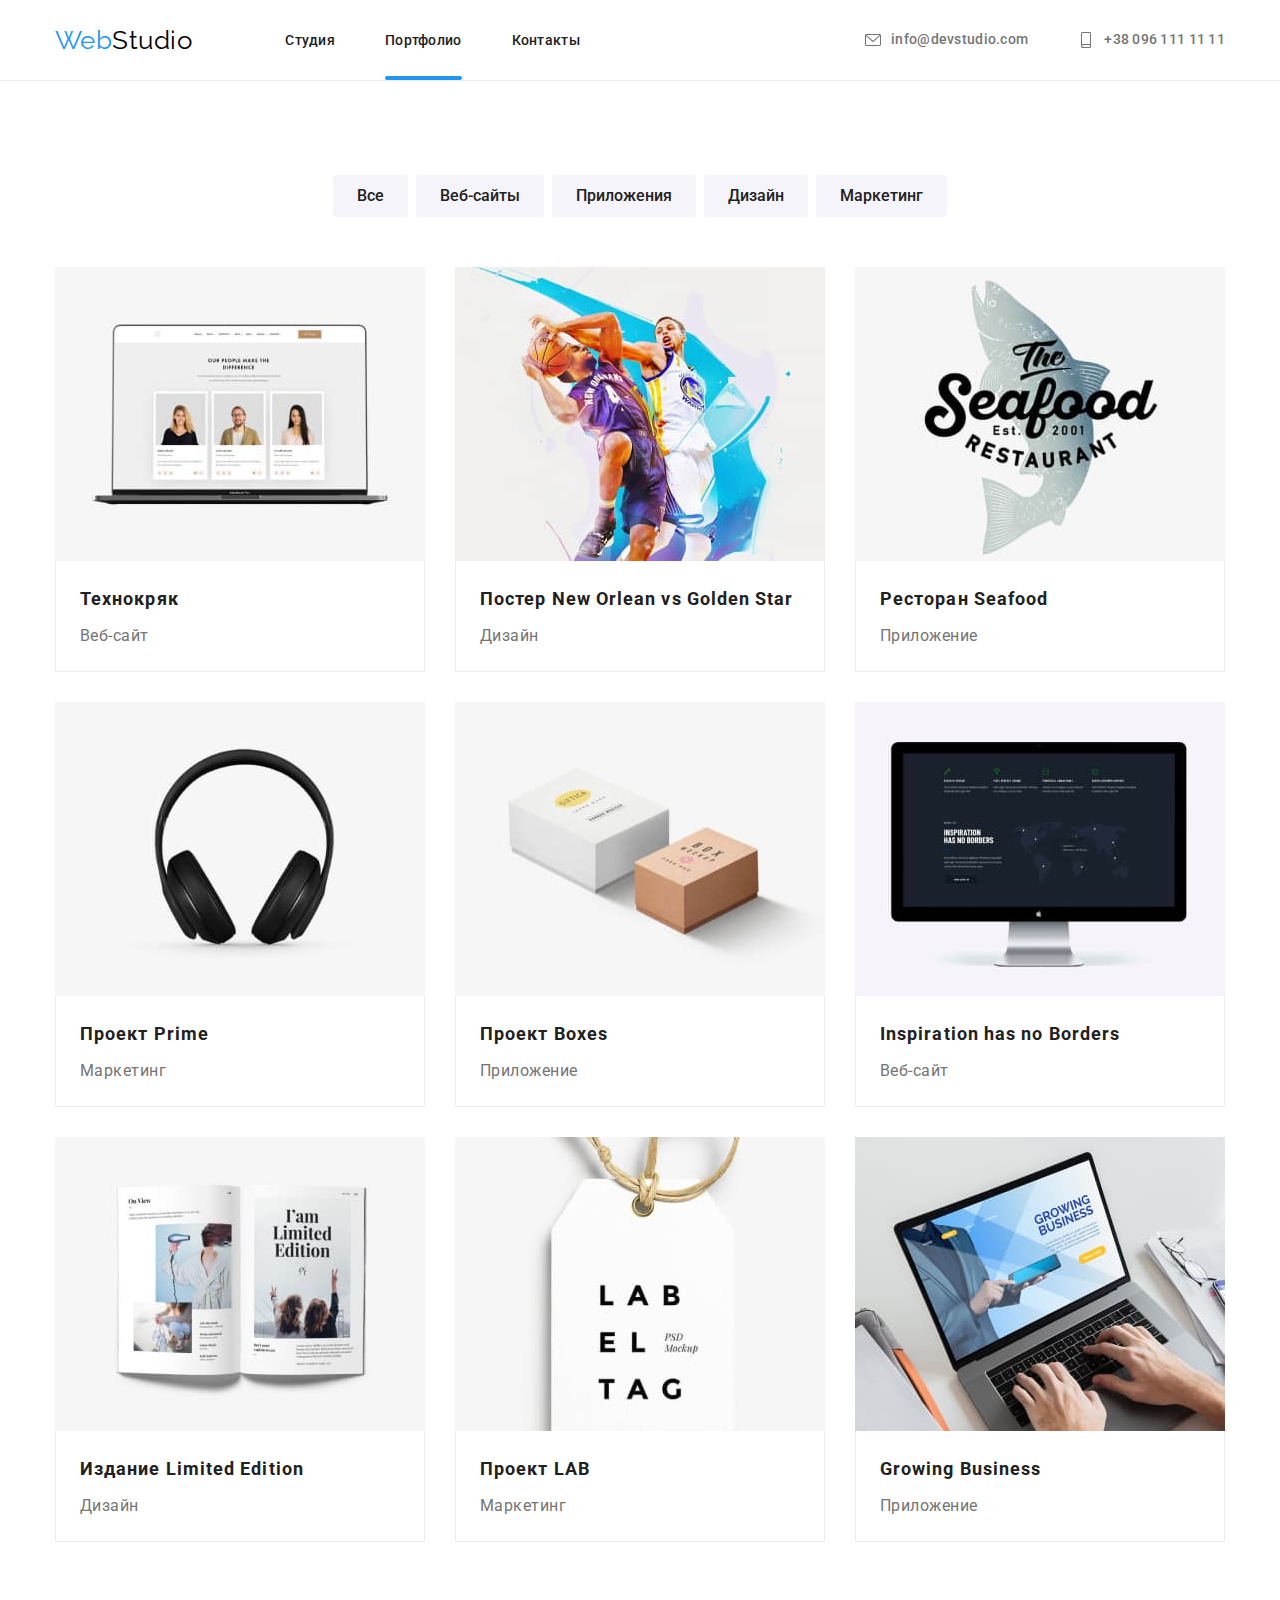
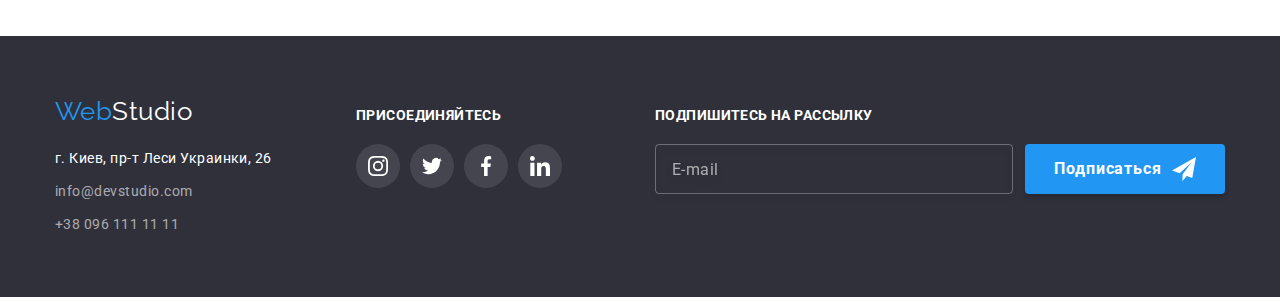
==== portfolio.html @ f33dd30e "clone hw 07" ====
<!DOCTYPE html>
<html lang="ru">

<head>
    <meta charset="UTF-8">
    <meta http-equiv="X-UA-Compatible" content="IE=edge">
    <meta name="viewport" content="width=device-width, initial-scale=1.0">
    <title lang="en">Portfolio</title>
    <link
        href="https://fonts.googleapis.com/css2?family=Raleway:wght@700&family=Roboto:wght@400;500;700;900&display=swap"
        rel="stylesheet">
    <link rel="stylesheet"
        href="https://cdnjs.cloudflare.com/ajax/libs/modern-normalize/1.1.0/modern-normalize.min.css">
    <link rel="stylesheet" href="./css/main.min.css">
</head>

<body>
    <!--Шапка сайта-->
    <header class="header">
        <div class="container nav">
            <nav class="nav">
                <a lang="en" href="./index.html" class="logo link">Web<span class="logo__text--color-dark">Studio</span></a>
                <ul class="site-nav lists">
                    <li class="site-nav__item"><a href="./index.html" class="site-nav__link link">Студия</a>
                    </li>
                    <li class="site-nav__item"><a href="./portfolio.html" class="site-nav__link link current">Портфолио</a></li>
                    <li class="site-nav__item"><a href="" class="site-nav__link link">Контакты</a></li>
                </ul>
            </nav>
            <ul class="auth-nav lists">
                <li class="auth-nav__item"><a href="mailto:info@devstudio.com" lang="en" class="auth-nav__link link"><svg
                            class="auth-nav__icon" width="16px" height="16px">
                            <use href="./images/icons.svg#icon-mail"></use>
                        </svg>info@devstudio.com</a></li>
                <li class="auth-nav__item"><a href="tel:+380961111111" class="auth-nav__link link"><svg
                            class="auth-nav__icon" width="16px" height="16px">
                            <use href="./images/icons.svg#icon-smartphone"></use>
                        </svg>+38 096 111 11 11</a></li>
            </ul>
        </div>
    </header>
    <!--Основная страница-->
    <main>
        <section class="section">
            <div class="container">
                <!--Тег h1 скрыт стилями-->
                <h1 class="visually-hidden">Портфолио</h1>
                <!--Тег h2 будет скрыт стилями-->
                <h2 class="visually-hidden">Наши проэкты</h2>
                <!--Навигация-->
                <ul class="filter lists">
                    <li class="filter_item"><button type="button" class="filter-btns">Все</button></li>
                    <li class="filter_item"><button type="button" class="filter-btns">Веб-сайты</button></li>
                    <li class="filter_item"><button type="button" class="filter-btns">Приложения</button></li>
                    <li class="filter_item"><button type="button" class="filter-btns">Дизайн</button></li>
                    <li class="filter_item"><button type="button" class="filter-btns">Маркетинг</button></li>
                </ul>
                <!--Карточки-->
                <ul class="cards lists">
                    <li class="item">
                        <div class="cards-image">
                            <img src="./images/laptop1.jpg" alt="веб-сайт на ноутбуке" width="370" height="294">
                            <p class="cards-overlay">Ресурс предлагает комплексные предложения с разным уровнем
                                функционала и сервисов. Все это позволит посетителю получить
                                исчерпывающие сведения о компании или частном лице.</p>
                        </div>
                        <div class="cards-text-box">
                            <h3 class="cards-tittle">Технокряк</h3>
                            <p class="cards-text">Веб-сайт</p>
                        </div>
                    </li>
                    <li class="item">
                        <div class="cards-image">
                            <img src="./images/bascketball2.jpg" alt="постер о баскеболе" width="370" height="294">
                            <p class="cards-overlay">Ресурс предлагает комплексные предложения с разным уровнем
                                функционала и сервисов. Все это позволит посетителю получить
                                исчерпывающие сведения о компании или частном лице.</p>
                        </div>
                        <div class="cards-text-box">
                            <h3 class="cards-tittle">Постер New Orlean vs Golden Star</h3>
                            <p class="cards-text">Дизайн</p>
                        </div>
                    </li>
                    <li class="item">
                        <div class="cards-image">
                            <img src="./images/seafood3.jpg" alt="реклама морсокого ресторана с рыбой на заднем фоне"
                                width="370" height="294">
                            <p class="cards-overlay">Ресурс предлагает комплексные предложения с разным уровнем
                                функционала и сервисов. Все это позволит посетителю получить
                                исчерпывающие сведения о компании или частном лице.</p>
                        </div>
                        <div class="cards-text-box">
                            <h3 class="cards-tittle">Ресторан Seafood</h3>
                            <p class="cards-text">Приложение</p>
                        </div>
                    </li>
                    <li class="item">
                        <div class="cards-image">
                            <img src="./images/headphones4.jpg" alt="студийные наушники" width="370" height="294">
                            <p class="cards-overlay">Ресурс предлагает комплексные предложения с разным уровнем
                                функционала и сервисов. Все это позволит посетителю получить
                                исчерпывающие сведения о компании или частном лице.</p>
                        </div>
                        <div class="cards-text-box">
                            <h3 class="cards-tittle">Проект Prime</h3>
                            <p class="cards-text">Маркетинг</p>
                        </div>
                    </li>
                    <li class="item">
                        <div class="cards-image">
                            <img src="./images/boxes5.jpg" alt="две коробки" width="370" height="294">
                            <p class="cards-overlay">Ресурс предлагает комплексные предложения с разным уровнем
                                функционала и сервисов. Все это позволит посетителю получить
                                исчерпывающие сведения о компании или частном лице.</p>
                        </div>
                        <div class="cards-text-box">
                            <h3 class="cards-tittle">Проект Boxes</h3>
                            <p class="cards-text">Приложение</p>
                        </div>
                    </li>
                    <li class="item">
                        <div class="cards-image">
                            <img src="./images/laptop6.jpg" alt="монитор и открый веб-сайт" width="370" height="294">
                            <p class="cards-overlay">Ресурс предлагает комплексные предложения с разным уровнем
                                функционала и сервисов. Все это позволит посетителю получить
                                исчерпывающие сведения о компании или частном лице.</p>
                        </div>
                        <div class="cards-text-box">
                            <h3 lang="en" class="cards-tittle">Inspiration has no Borders</h3>
                            <p class="cards-text">Веб-сайт</p>
                        </div>
                    </li>
                    <li class="item">
                        <div class="cards-image">
                            <img src="./images/edition7.jpg" alt="раскрытая книга" width="370" height="294">
                            <p class="cards-overlay">Ресурс предлагает комплексные предложения с разным уровнем
                                функционала и сервисов. Все это позволит посетителю получить
                                исчерпывающие сведения о компании или частном лице.</p>
                        </div>
                        <div class="cards-text-box">
                            <h3 class="cards-tittle">Издание Limited Edition</h3>
                            <p class="cards-text">Дизайн</p>
                        </div>
                    </li>
                    <li class="item">
                        <div class="cards-image">
                            <img src="./images/labb8.jpg" alt="бирка на веревке с надписью" width="370" height="294">
                            <p class="cards-overlay">Ресурс предлагает комплексные предложения с разным уровнем
                                функционала и сервисов. Все это позволит посетителю получить
                                исчерпывающие сведения о компании или частном лице.</p>
                        </div>
                        <div class="cards-text-box">
                            <h3 class="cards-tittle">Проект LAB</h3>
                            <p class="cards-text">Маркетинг</p>
                        </div>
                    </li>
                    <li class="item">
                        <div class="cards-image">
                            <img src="./images/business9.jpg" alt="мужчина набирает текст на ноутбуке" width="370"
                                height="294">
                            <p class="cards-overlay">Ресурс предлагает комплексные предложения с разным уровнем
                                функционала и сервисов. Все это позволит посетителю получить
                                исчерпывающие сведения о компании или частном лице.</p>
                        </div>
                        <div class="cards-text-box">
                            <h3 lang="en" class="cards-tittle">Growing Business</h3>
                            <p class="cards-text">Приложение</p>
                        </div>
                    </li>
                </ul>
            </div>

        </section>
    </main>
    <!--Подвал-->
    <footer class="footer">
        <div class="container">
            <div class="container-address">
                <a lang="en" href="./index.html" class="logo link">Web<span
                        class="logo__text--color-light">Studio</span></a>
                <address class="address">
                    <p class="text">г. Киев, пр-т Леси Украинки, 26</p>
                    <ul class="address-list lists">
                        <li class="item"><a href="mailto:info@devstudio.com" lang="en" class="link">info@devstudio.com</a>
                        </li>
                        <li class="item"><a href="tel:+380961111111" class="link">+38 096 111 11 11</a></li>
                    </ul>
                </address>
            </div>
            <div class="container-social">
                <p class="footer-social-text">присоединяйтесь</p>
                <ul class="footer-social-list lists">
                    <li class="footer-social-item"><a href="/" class="footer-social-link"><svg class="footer-social-icon"
                                width="20px" height="20px">
                                <use href="./images/icons.svg#icon-footer_instagram"></use>
                            </svg></a></li>
                    <li class="footer-social-item"><a href="/" class="footer-social-link"><svg class="footer-social-icon"
                                width="20px" height="20px">
                                <use href="./images/icons.svg#icon-footer_twitter"></use>
                            </svg></a></li>
                    <li class="footer-social-item"><a href="/" class="footer-social-link"><svg class="footer-social-icon"
                                width="20px" height="20px">
                                <use href="./images/icons.svg#icon-footer_facebook"></use>
                            </svg></a></li>
                    <li class="footer-social-item"><a href="/" class="footer-social-link"><svg class="footer-social-icon"
                                width="20px" height="20px">
                                <use href="./images/icons.svg#icon-footer_linkedin"></use>
                            </svg></a></li>
                </ul>
            </div>
            <div class="container-footer-form">
                <form class="footer-form">
                    <label for="email" class="footer-form-text">Подпишитесь на рассылку</label>
                    <input class="footer-form-input" id="email" type="email" name="footer-user-email" placeholder="E-mail"
                        required>
                    <button type="submit" class="btn">Подписаться<svg class="footer-form-icon" width="24" height="24">
                            <use href="./images/icons.svg#icon-icon-send"></use>
                        </svg></button>
                </form>
            </div>
        </div>
    </footer>
</body>

</html>
---- css/main.min.css ----
:root{--primary-text-color: #757575;--title-text-color: #212121;--accent-color: #2196f3;--white-color: #ffffff;--black-color: #000000;--bg-color: #ffffff;--modal-bg-color: #ffffff;--hero-bg-color: #2f303a;--section-second-color: #f5f4fa;--address-link-color: rgba(255, 255, 255, 0.6)}h1,h2,h3,h4,h5,h6,p{margin:0}ul{padding:0;margin:0}img{display:block;max-width:100%}body{font-family:"Roboto",sans-serif;letter-spacing:.03em;background-color:var(--bg-color);color:var(--primary-text-color)}.lists{list-style:none}.link{text-decoration:none}.visually-hidden{position:absolute;width:1px;height:1px;margin:-1px;border:0;padding:0;white-space:nowrap;clip-path:inset(100%);clip:rect(0 0 0 0);overflow:hidden;opacity:0}.container{margin-left:auto;margin-right:auto;padding:0 15px;width:1200px}.section{padding-top:94px;padding-bottom:94px}.section--second-color{background-color:var(--section-second-color)}.logo{display:block;font-family:Raleway,sans-serif;font-size:26px;line-height:1.19;color:var(--accent-color)}.logo__text--color-dark{color:var(--black-color)}.logo__text--color-light{color:var(--white-color)}.current{position:relative;color:var(--accent-color)}.current::after{content:"";position:absolute;bottom:0;left:0;width:100%;height:4px;background-color:var(--accent-color);border-radius:2px}.title{margin-bottom:50px;font-weight:700;font-size:36px;line-height:1.17;text-align:center;color:var(--title-text-color)}.btn{display:flex;align-items:center;justify-content:center;height:50px;padding:0;margin:0 auto;min-width:200px;border-radius:4px;border-color:rgba(0,0,0,0);font-family:inherit;font-weight:700;font-size:16px;line-height:1.88;letter-spacing:.06em;background-color:var(--accent-color);color:var(--white-color);cursor:pointer;box-shadow:0px 4px 4px rgba(0,0,0,.15);transition:background-color 250ms cubic-bezier(0.4, 0, 0.2, 1)}.btn:hover,.btn:focus{background-color:#188ce8}.filter-btns{padding:6px 22px;border-radius:4px;border-color:rgba(0,0,0,0);font-family:Roboto,sans-serif;font-weight:500;font-size:16px;line-height:1.62;background-color:var(--section-second-color);color:var(--title-text-color);transition:background-color 250ms cubic-bezier(0.4, 0, 0.2, 1),box-shadow 250ms cubic-bezier(0.4, 0, 0.2, 1)}.filter-btns:hover,.filter-btns:focus{background-color:var(--accent-color);color:var(--white-color);box-shadow:0px 3px 1px rgba(0,0,0,.1),0px 1px 2px rgba(0,0,0,.08),0px 2px 2px rgba(0,0,0,.12);cursor:pointer}.backdrop{position:fixed;top:0;left:0;width:100%;height:100%;z-index:1;background-color:rgba(0,0,0,.2);transition:opacity 250ms cubic-bezier(0.4, 0, 0.2, 1),visibility 250ms cubic-bezier(0.4, 0, 0.2, 1)}.backdrop.is-hidden{visibility:hidden;opacity:0;pointer-events:none}.modal{position:absolute;top:50%;left:50%;transform:translate(-50%, -50%);min-width:528px;min-height:581px;padding:40px;background-color:var(--modal-bg-color);box-shadow:0px 1px 3px rgba(0,0,0,.12),0px 1px 1px rgba(0,0,0,.14),0px 2px 1px rgba(0,0,0,.2);border-radius:4px;transition:transform 250ms cubic-bezier(0.4, 0, 0.2, 1)}.backdrop.is-hidden .modal{transform:translate(500px, 500px)}.close-button{position:absolute;top:8px;right:8px;display:flex;justify-content:center;align-items:center;width:30px;height:30px;border-radius:50%;background:#fff;border:1px solid rgba(0,0,0,.1);cursor:pointer;transition:fill 250ms cubic-bezier(0.4, 0, 0.2, 1)}.close-button:hover{fill:var(--accent-color)}.modal-title{margin-bottom:12px;font-weight:700;font-size:20px;line-height:1.15;text-align:center;color:var(--title-text-color)}.modal-field{margin-bottom:10px}.modal-field.comment{margin-bottom:20px}.modal-label{display:block;margin-bottom:4px;font-size:12px;line-height:1.17;letter-spacing:.01em}.input-field{position:relative}.modal-input{padding-left:42px;width:100%;height:40px;border:1px solid rgba(33,33,33,.2);border-radius:4px;background-color:rgba(0,0,0,0);outline:rgba(0,0,0,0);transition:border-color 250ms cubic-bezier(0.4, 0, 0.2, 1)}.modal-input:focus{border-color:var(--accent-color)}.input-icon{position:absolute;top:50%;left:12px;transform:translateY(-50%);transition:fill 250ms cubic-bezier(0.4, 0, 0.2, 1)}.modal-input:focus+.input-icon{fill:var(--accent-color)}.modal-textarea{padding:12px 16px;width:100%;height:120px;resize:none;border:1px solid rgba(33,33,33,.2);border-radius:4px;outline:rgba(0,0,0,0);transition:border-color 250ms cubic-bezier(0.4, 0, 0.2, 1)}.modal-textarea:focus{border-color:var(--accent-color)}.modal-textarea::placeholder{font-weight:400;font-size:12px;line-height:1.17;letter-spacing:.01em;color:rgba(117,117,117,.5)}.modal-field.checkbox{margin-bottom:30px}.check-text{font-size:14px;line-height:1.71;display:flex;align-items:center;justify-content:center}.check-text a{color:var(--accent-color)}.check-text span{position:relative;margin-right:8px}.icon-check{display:block;transition:opacity 250ms cubic-bezier(0.4, 0, 0.2, 1)}.input-check:checked+.check-text .icon-check{opacity:0}.icon-checked{display:block;position:absolute;top:0;left:0;opacity:0;transition:opacity 250ms cubic-bezier(0.4, 0, 0.2, 1)}.input-check:checked+.check-text .icon-checked{opacity:1}.header{border-bottom:1px solid #ececec}.nav{display:flex;align-items:center}.site-nav{display:flex;margin-left:93px}.site-nav__link{padding-top:32px;padding-bottom:32px;font-weight:500;font-size:14px;line-height:1.14;letter-spacing:.02em;color:var(--title-text-color);transition:color 250ms cubic-bezier(0.4, 0, 0.2, 1)}.site-nav__link:hover,.site-nav__link:focus{color:var(--accent-color)}.site-nav__item+.site-nav__item,.auth-nav__item+.auth-nav__item{margin-left:50px}.auth-nav{display:flex;margin-left:auto}.auth-nav__link{display:flex;padding-top:32px;padding-bottom:32px;font-weight:500;font-size:14px;line-height:1.14;letter-spacing:.02em;color:var(--primary-text-color);transition:color 250ms cubic-bezier(0.4, 0, 0.2, 1)}.auth-nav__link:hover,.auth-nav__link:focus{color:var(--accent-color)}.auth-nav__icon{fill:currentColor;margin-right:10px}.hero-overlay{padding-top:200px;padding-bottom:200px;margin-left:auto;margin-right:auto;text-align:center;max-width:1600px;background-color:var(--hero-bg-color);background-image:linear-gradient(to right, rgba(47, 48, 58, 0.4), rgba(47, 48, 58, 0.4)),url("../images/hero.jpg");background-position:center;background-size:cover}.hero-title{margin:0 auto;width:696px;margin-bottom:30px;font-weight:900;font-size:44px;line-height:1.36;letter-spacing:.06em;text-transform:uppercase;color:var(--white-color)}.section.features{padding-bottom:0}.features-list{display:flex}.features-list__icon{display:flex;justify-content:center;align-items:center;margin-bottom:30px;width:270px;height:120px;background-color:var(--section-second-color);border-radius:4px}.features-list__item{width:270px;margin-right:30px}.features-list__item:last-child{margin-right:0}.features-list__title{margin-bottom:10px;font-weight:700;font-size:14px;line-height:1.14;text-transform:uppercase;color:var(--title-text-color)}.features-list__text{font-size:14px;line-height:1.71}.about-list{display:flex;justify-content:space-between}.about-list__item{position:relative}.about-list__overlay{position:absolute;bottom:0;width:100%;height:70px;display:flex;justify-content:center;align-items:center;font-weight:700;font-size:14px;line-height:1.14;text-transform:uppercase;color:var(--white-color);background-color:rgba(47,48,58,.8)}.team-list{display:flex;justify-content:space-between}.team-list__item{text-align:center;background-color:var(--bg-color);box-shadow:0px 1px 3px rgba(0,0,0,.12),0px 1px 1px rgba(0,0,0,.14),0px 2px 1px rgba(0,0,0,.2);border-radius:0px 0px 4px 4px}.team-list__card{padding-top:30px;padding-bottom:30px}.team-list__title{padding-bottom:10px;font-weight:500;font-size:16px;line-height:1.19;color:var(--title-text-color)}.team-list__text{font-size:16px;line-height:1.19}.social-list{display:flex;margin-top:16px;justify-content:center}.social-list__item{width:44px;height:44px}.social-list__item+.social-list__item{margin-left:10px}.social-list__link{width:100%;height:100%;background-color:var(--white-color);display:flex;align-items:center;justify-content:center;border-radius:50%;transition:background-color 250ms cubic-bezier(0.4, 0, 0.2, 1)}.social-list__link:hover,.social-list__link:focus{background-color:var(--accent-color)}.social-list__icon{fill:#afb1b8;transition:fill 250ms cubic-bezier(0.4, 0, 0.2, 1)}.social-list__link:hover .social-list__icon,.social-list__link:focus .social-list__icon{fill:var(--white-color)}.clients{display:flex;justify-content:center}.clients__item{width:170px;height:92px}.clients__item+.clients__item{margin-left:30px}.clients__link{width:100%;height:100%;display:flex;justify-content:center;align-items:center;border:1px solid #afb1b8;border-radius:4px;transition:border 250ms cubic-bezier(0.4, 0, 0.2, 1)}.clients__link:hover,.clients__link:focus{border:1px solid var(--accent-color)}.clients__icon{fill:#afb1b8;transition:fill 250ms cubic-bezier(0.4, 0, 0.2, 1)}.clients__link:hover .clients__icon,.clients__link:focus .clients__icon{fill:var(--accent-color)}.footer{padding-top:60px;padding-bottom:60px;background-color:var(--hero-bg-color)}.address{display:block;width:231px;margin-top:20px}.address .text{font-size:14px;line-height:1.71;font-style:normal;color:var(--white-color)}.address-list .link{font-style:normal;font-size:14px;line-height:1.71;color:var(--address-link-color)}.address-list>.item{padding-top:9px}.footer .container{display:flex;align-items:baseline}.container-address{width:231px}.container-social{width:206px;margin-left:70px;align-items:flex-start}.footer-social-text,.footer-form-text{display:block;margin-bottom:20px;font-weight:700;font-size:14px;line-height:1.14;letter-spacing:.03em;text-transform:uppercase;color:var(--white-color)}.footer-social-list{display:flex;justify-content:center}.footer-social-item{width:44px;height:44px}.footer-social-item+.footer-social-item{margin-left:10px}.footer-social-link{width:100%;height:100%;display:flex;justify-content:center;align-items:center;background-color:rgba(255,255,255,.1);border-radius:50%;transition:background-color 250ms cubic-bezier(0.4, 0, 0.2, 1)}.footer-social-link:hover,.footer-social-link:focus{background-color:var(--accent-color)}.footer-social-icon{fill:var(--white-color)}.container-footer-form{width:570px;margin-left:93px}.footer-form{display:flex;flex-wrap:wrap;align-content:center}.footer-form-input{min-width:358px;height:50px;padding-left:16px;margin-right:12px;font-size:16px;line-height:1.25;letter-spacing:.03em;color:rgba(255,255,255,.6);background-color:rgba(0,0,0,0);border:1px solid rgba(255,255,255,.3);filter:drop-shadow(0px 4px 4px rgba(0, 0, 0, 0.15));border-radius:4px}.footer-form-input::placeholder{font-size:16px;line-height:1.25;letter-spacing:.03em;color:rgba(255,255,255,.6)}.footer-form-icon{margin-left:10px}.filter{display:flex;justify-content:center;margin-bottom:50px}.filter_item{margin-left:8px}.filter_item:first-child{margin-left:0}.cards{display:flex;flex-wrap:wrap;margin-left:-30px;margin-bottom:-30px}.cards>.item{max-width:370px;margin-left:30px;margin-bottom:30px;transition:box-shadow 250ms cubic-bezier(0.4, 0, 0.2, 1)}.cards>.item:hover{box-shadow:0px 1px 1px rgba(0,0,0,.12),0px 4px 4px rgba(0,0,0,.06),1px 4px 6px rgba(0,0,0,.16);cursor:pointer}.cards-text-box{padding:20px 24px;border:1px solid #eee;border-top:none}.cards-tittle{margin-bottom:4px;font-weight:700;font-size:18px;line-height:2;letter-spacing:.06em;color:var(--title-text-color)}.cards-text{font-size:16px;line-height:1.88}.cards-image{position:relative;overflow:hidden}.cards-overlay{position:absolute;top:0;width:100%;height:100%;padding:63px 24px;font-size:18px;line-height:1.56;color:var(--white-color);background-color:rgba(33,150,243,.9);transform:translateY(100%);transition:transform 250ms cubic-bezier(0.4, 0, 0.2, 1)}.cards>.item:hover .cards-overlay{transform:translateY(0)}/*# sourceMappingURL=main.min.css.map */
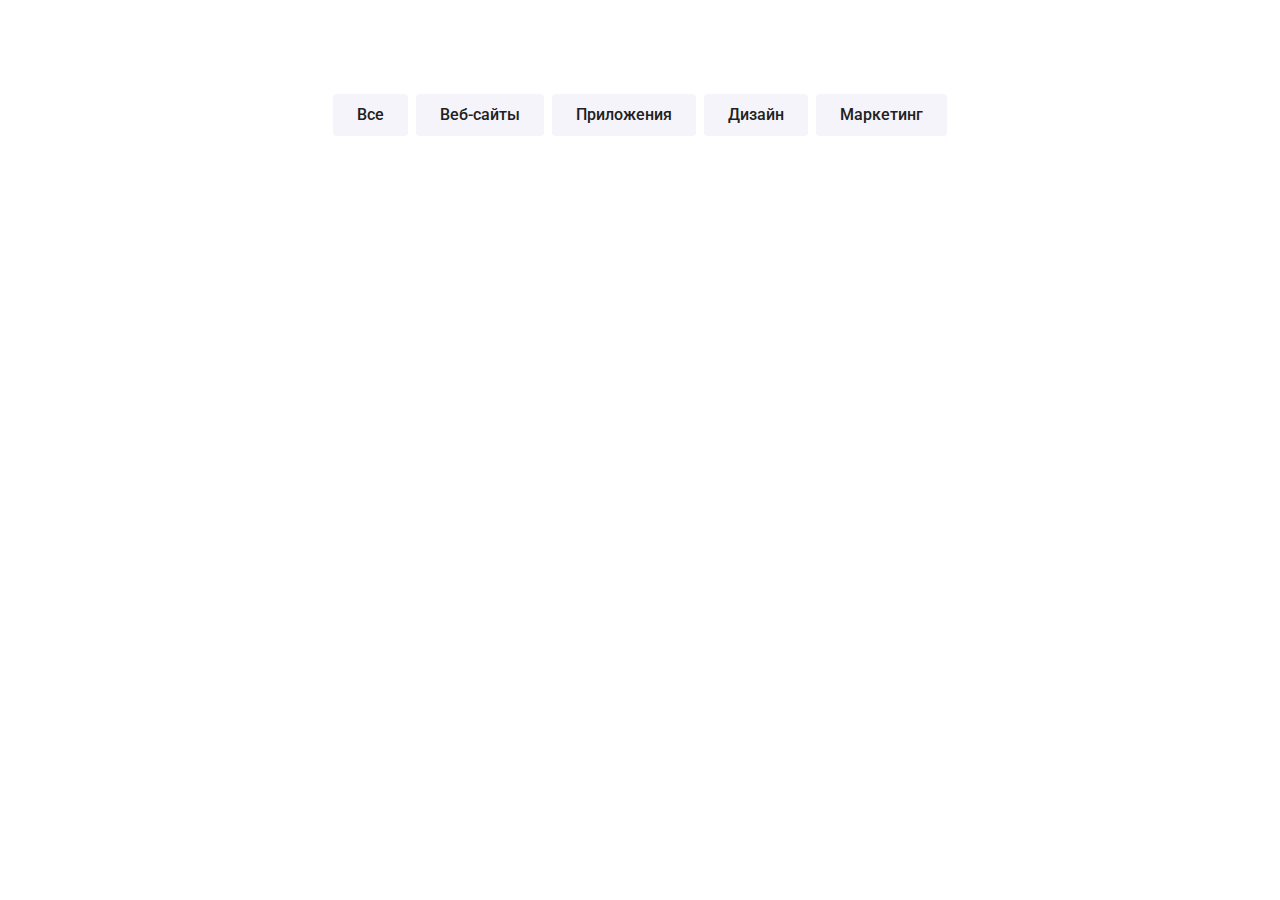
==== commit 8891e44c: "filter портфолио" ====
--- a/portfolio.html
+++ b/portfolio.html
@@ -16,7 +16,7 @@
 
 <body>
     <!--Шапка сайта-->
-    <header class="header">
+    <!-- <header class="header">
         <div class="container nav">
             <nav class="nav">
                 <a lang="en" href="./index.html" class="logo link">Web<span class="logo__text--color-dark">Studio</span></a>
@@ -38,7 +38,7 @@
                         </svg>+38 096 111 11 11</a></li>
             </ul>
         </div>
-    </header>
+    </header> -->
     <!--Основная страница-->
     <main>
         <section class="section">
@@ -56,7 +56,7 @@
                     <li class="filter_item"><button type="button" class="filter-btns">Маркетинг</button></li>
                 </ul>
                 <!--Карточки-->
-                <ul class="cards lists">
+                <!-- <ul class="cards lists">
                     <li class="item">
                         <div class="cards-image">
                             <img src="./images/laptop1.jpg" alt="веб-сайт на ноутбуке" width="370" height="294">
@@ -167,13 +167,13 @@
                             <p class="cards-text">Приложение</p>
                         </div>
                     </li>
-                </ul>
+                </ul> -->
             </div>
 
         </section>
     </main>
     <!--Подвал-->
-    <footer class="footer">
+    <!-- <footer class="footer">
         <div class="container">
             <div class="container-address">
                 <a lang="en" href="./index.html" class="logo link">Web<span
@@ -219,7 +219,7 @@
                 </form>
             </div>
         </div>
-    </footer>
+    </footer> -->
 </body>
 
 </html>--- a/css/main.min.css
+++ b/css/main.min.css
@@ -1 +1 @@
-:root{--primary-text-color: #757575;--title-text-color: #212121;--accent-color: #2196f3;--white-color: #ffffff;--black-color: #000000;--bg-color: #ffffff;--modal-bg-color: #ffffff;--hero-bg-color: #2f303a;--section-second-color: #f5f4fa;--address-link-color: rgba(255, 255, 255, 0.6)}h1,h2,h3,h4,h5,h6,p{margin:0}ul{padding:0;margin:0}img{display:block;max-width:100%}body{font-family:"Roboto",sans-serif;letter-spacing:.03em;background-color:var(--bg-color);color:var(--primary-text-color)}.lists{list-style:none}.link{text-decoration:none}.visually-hidden{position:absolute;width:1px;height:1px;margin:-1px;border:0;padding:0;white-space:nowrap;clip-path:inset(100%);clip:rect(0 0 0 0);overflow:hidden;opacity:0}.container{margin-left:auto;margin-right:auto;padding:0 15px;width:1200px}.section{padding-top:94px;padding-bottom:94px}.section--second-color{background-color:var(--section-second-color)}.logo{display:block;font-family:Raleway,sans-serif;font-size:26px;line-height:1.19;color:var(--accent-color)}.logo__text--color-dark{color:var(--black-color)}.logo__text--color-light{color:var(--white-color)}.current{position:relative;color:var(--accent-color)}.current::after{content:"";position:absolute;bottom:0;left:0;width:100%;height:4px;background-color:var(--accent-color);border-radius:2px}.title{margin-bottom:50px;font-weight:700;font-size:36px;line-height:1.17;text-align:center;color:var(--title-text-color)}.btn{display:flex;align-items:center;justify-content:center;height:50px;padding:0;margin:0 auto;min-width:200px;border-radius:4px;border-color:rgba(0,0,0,0);font-family:inherit;font-weight:700;font-size:16px;line-height:1.88;letter-spacing:.06em;background-color:var(--accent-color);color:var(--white-color);cursor:pointer;box-shadow:0px 4px 4px rgba(0,0,0,.15);transition:background-color 250ms cubic-bezier(0.4, 0, 0.2, 1)}.btn:hover,.btn:focus{background-color:#188ce8}.filter-btns{padding:6px 22px;border-radius:4px;border-color:rgba(0,0,0,0);font-family:Roboto,sans-serif;font-weight:500;font-size:16px;line-height:1.62;background-color:var(--section-second-color);color:var(--title-text-color);transition:background-color 250ms cubic-bezier(0.4, 0, 0.2, 1),box-shadow 250ms cubic-bezier(0.4, 0, 0.2, 1)}.filter-btns:hover,.filter-btns:focus{background-color:var(--accent-color);color:var(--white-color);box-shadow:0px 3px 1px rgba(0,0,0,.1),0px 1px 2px rgba(0,0,0,.08),0px 2px 2px rgba(0,0,0,.12);cursor:pointer}.backdrop{position:fixed;top:0;left:0;width:100%;height:100%;z-index:1;background-color:rgba(0,0,0,.2);transition:opacity 250ms cubic-bezier(0.4, 0, 0.2, 1),visibility 250ms cubic-bezier(0.4, 0, 0.2, 1)}.backdrop.is-hidden{visibility:hidden;opacity:0;pointer-events:none}.modal{position:absolute;top:50%;left:50%;transform:translate(-50%, -50%);min-width:528px;min-height:581px;padding:40px;background-color:var(--modal-bg-color);box-shadow:0px 1px 3px rgba(0,0,0,.12),0px 1px 1px rgba(0,0,0,.14),0px 2px 1px rgba(0,0,0,.2);border-radius:4px;transition:transform 250ms cubic-bezier(0.4, 0, 0.2, 1)}.backdrop.is-hidden .modal{transform:translate(500px, 500px)}.close-button{position:absolute;top:8px;right:8px;display:flex;justify-content:center;align-items:center;width:30px;height:30px;border-radius:50%;background:#fff;border:1px solid rgba(0,0,0,.1);cursor:pointer;transition:fill 250ms cubic-bezier(0.4, 0, 0.2, 1)}.close-button:hover{fill:var(--accent-color)}.modal-title{margin-bottom:12px;font-weight:700;font-size:20px;line-height:1.15;text-align:center;color:var(--title-text-color)}.modal-field{margin-bottom:10px}.modal-field.comment{margin-bottom:20px}.modal-label{display:block;margin-bottom:4px;font-size:12px;line-height:1.17;letter-spacing:.01em}.input-field{position:relative}.modal-input{padding-left:42px;width:100%;height:40px;border:1px solid rgba(33,33,33,.2);border-radius:4px;background-color:rgba(0,0,0,0);outline:rgba(0,0,0,0);transition:border-color 250ms cubic-bezier(0.4, 0, 0.2, 1)}.modal-input:focus{border-color:var(--accent-color)}.input-icon{position:absolute;top:50%;left:12px;transform:translateY(-50%);transition:fill 250ms cubic-bezier(0.4, 0, 0.2, 1)}.modal-input:focus+.input-icon{fill:var(--accent-color)}.modal-textarea{padding:12px 16px;width:100%;height:120px;resize:none;border:1px solid rgba(33,33,33,.2);border-radius:4px;outline:rgba(0,0,0,0);transition:border-color 250ms cubic-bezier(0.4, 0, 0.2, 1)}.modal-textarea:focus{border-color:var(--accent-color)}.modal-textarea::placeholder{font-weight:400;font-size:12px;line-height:1.17;letter-spacing:.01em;color:rgba(117,117,117,.5)}.modal-field.checkbox{margin-bottom:30px}.check-text{font-size:14px;line-height:1.71;display:flex;align-items:center;justify-content:center}.check-text a{color:var(--accent-color)}.check-text span{position:relative;margin-right:8px}.icon-check{display:block;transition:opacity 250ms cubic-bezier(0.4, 0, 0.2, 1)}.input-check:checked+.check-text .icon-check{opacity:0}.icon-checked{display:block;position:absolute;top:0;left:0;opacity:0;transition:opacity 250ms cubic-bezier(0.4, 0, 0.2, 1)}.input-check:checked+.check-text .icon-checked{opacity:1}.header{border-bottom:1px solid #ececec}.nav{display:flex;align-items:center}.site-nav{display:flex;margin-left:93px}.site-nav__link{padding-top:32px;padding-bottom:32px;font-weight:500;font-size:14px;line-height:1.14;letter-spacing:.02em;color:var(--title-text-color);transition:color 250ms cubic-bezier(0.4, 0, 0.2, 1)}.site-nav__link:hover,.site-nav__link:focus{color:var(--accent-color)}.site-nav__item+.site-nav__item,.auth-nav__item+.auth-nav__item{margin-left:50px}.auth-nav{display:flex;margin-left:auto}.auth-nav__link{display:flex;padding-top:32px;padding-bottom:32px;font-weight:500;font-size:14px;line-height:1.14;letter-spacing:.02em;color:var(--primary-text-color);transition:color 250ms cubic-bezier(0.4, 0, 0.2, 1)}.auth-nav__link:hover,.auth-nav__link:focus{color:var(--accent-color)}.auth-nav__icon{fill:currentColor;margin-right:10px}.hero-overlay{padding-top:200px;padding-bottom:200px;margin-left:auto;margin-right:auto;text-align:center;max-width:1600px;background-color:var(--hero-bg-color);background-image:linear-gradient(to right, rgba(47, 48, 58, 0.4), rgba(47, 48, 58, 0.4)),url("../images/hero.jpg");background-position:center;background-size:cover}.hero-title{margin:0 auto;width:696px;margin-bottom:30px;font-weight:900;font-size:44px;line-height:1.36;letter-spacing:.06em;text-transform:uppercase;color:var(--white-color)}.section.features{padding-bottom:0}.features-list{display:flex}.features-list__icon{display:flex;justify-content:center;align-items:center;margin-bottom:30px;width:270px;height:120px;background-color:var(--section-second-color);border-radius:4px}.features-list__item{width:270px;margin-right:30px}.features-list__item:last-child{margin-right:0}.features-list__title{margin-bottom:10px;font-weight:700;font-size:14px;line-height:1.14;text-transform:uppercase;color:var(--title-text-color)}.features-list__text{font-size:14px;line-height:1.71}.about-list{display:flex;justify-content:space-between}.about-list__item{position:relative}.about-list__overlay{position:absolute;bottom:0;width:100%;height:70px;display:flex;justify-content:center;align-items:center;font-weight:700;font-size:14px;line-height:1.14;text-transform:uppercase;color:var(--white-color);background-color:rgba(47,48,58,.8)}.team-list{display:flex;justify-content:space-between}.team-list__item{text-align:center;background-color:var(--bg-color);box-shadow:0px 1px 3px rgba(0,0,0,.12),0px 1px 1px rgba(0,0,0,.14),0px 2px 1px rgba(0,0,0,.2);border-radius:0px 0px 4px 4px}.team-list__card{padding-top:30px;padding-bottom:30px}.team-list__title{padding-bottom:10px;font-weight:500;font-size:16px;line-height:1.19;color:var(--title-text-color)}.team-list__text{font-size:16px;line-height:1.19}.social-list{display:flex;margin-top:16px;justify-content:center}.social-list__item{width:44px;height:44px}.social-list__item+.social-list__item{margin-left:10px}.social-list__link{width:100%;height:100%;background-color:var(--white-color);display:flex;align-items:center;justify-content:center;border-radius:50%;transition:background-color 250ms cubic-bezier(0.4, 0, 0.2, 1)}.social-list__link:hover,.social-list__link:focus{background-color:var(--accent-color)}.social-list__icon{fill:#afb1b8;transition:fill 250ms cubic-bezier(0.4, 0, 0.2, 1)}.social-list__link:hover .social-list__icon,.social-list__link:focus .social-list__icon{fill:var(--white-color)}.clients{display:flex;justify-content:center}.clients__item{width:170px;height:92px}.clients__item+.clients__item{margin-left:30px}.clients__link{width:100%;height:100%;display:flex;justify-content:center;align-items:center;border:1px solid #afb1b8;border-radius:4px;transition:border 250ms cubic-bezier(0.4, 0, 0.2, 1)}.clients__link:hover,.clients__link:focus{border:1px solid var(--accent-color)}.clients__icon{fill:#afb1b8;transition:fill 250ms cubic-bezier(0.4, 0, 0.2, 1)}.clients__link:hover .clients__icon,.clients__link:focus .clients__icon{fill:var(--accent-color)}.footer{padding-top:60px;padding-bottom:60px;background-color:var(--hero-bg-color)}.address{display:block;width:231px;margin-top:20px}.address .text{font-size:14px;line-height:1.71;font-style:normal;color:var(--white-color)}.address-list .link{font-style:normal;font-size:14px;line-height:1.71;color:var(--address-link-color)}.address-list>.item{padding-top:9px}.footer .container{display:flex;align-items:baseline}.container-address{width:231px}.container-social{width:206px;margin-left:70px;align-items:flex-start}.footer-social-text,.footer-form-text{display:block;margin-bottom:20px;font-weight:700;font-size:14px;line-height:1.14;letter-spacing:.03em;text-transform:uppercase;color:var(--white-color)}.footer-social-list{display:flex;justify-content:center}.footer-social-item{width:44px;height:44px}.footer-social-item+.footer-social-item{margin-left:10px}.footer-social-link{width:100%;height:100%;display:flex;justify-content:center;align-items:center;background-color:rgba(255,255,255,.1);border-radius:50%;transition:background-color 250ms cubic-bezier(0.4, 0, 0.2, 1)}.footer-social-link:hover,.footer-social-link:focus{background-color:var(--accent-color)}.footer-social-icon{fill:var(--white-color)}.container-footer-form{width:570px;margin-left:93px}.footer-form{display:flex;flex-wrap:wrap;align-content:center}.footer-form-input{min-width:358px;height:50px;padding-left:16px;margin-right:12px;font-size:16px;line-height:1.25;letter-spacing:.03em;color:rgba(255,255,255,.6);background-color:rgba(0,0,0,0);border:1px solid rgba(255,255,255,.3);filter:drop-shadow(0px 4px 4px rgba(0, 0, 0, 0.15));border-radius:4px}.footer-form-input::placeholder{font-size:16px;line-height:1.25;letter-spacing:.03em;color:rgba(255,255,255,.6)}.footer-form-icon{margin-left:10px}.filter{display:flex;justify-content:center;margin-bottom:50px}.filter_item{margin-left:8px}.filter_item:first-child{margin-left:0}.cards{display:flex;flex-wrap:wrap;margin-left:-30px;margin-bottom:-30px}.cards>.item{max-width:370px;margin-left:30px;margin-bottom:30px;transition:box-shadow 250ms cubic-bezier(0.4, 0, 0.2, 1)}.cards>.item:hover{box-shadow:0px 1px 1px rgba(0,0,0,.12),0px 4px 4px rgba(0,0,0,.06),1px 4px 6px rgba(0,0,0,.16);cursor:pointer}.cards-text-box{padding:20px 24px;border:1px solid #eee;border-top:none}.cards-tittle{margin-bottom:4px;font-weight:700;font-size:18px;line-height:2;letter-spacing:.06em;color:var(--title-text-color)}.cards-text{font-size:16px;line-height:1.88}.cards-image{position:relative;overflow:hidden}.cards-overlay{position:absolute;top:0;width:100%;height:100%;padding:63px 24px;font-size:18px;line-height:1.56;color:var(--white-color);background-color:rgba(33,150,243,.9);transform:translateY(100%);transition:transform 250ms cubic-bezier(0.4, 0, 0.2, 1)}.cards>.item:hover .cards-overlay{transform:translateY(0)}/*# sourceMappingURL=main.min.css.map */+:root{--primary-text-color: #757575;--title-text-color: #212121;--accent-color: #2196f3;--white-color: #ffffff;--black-color: #000000;--bg-color: #ffffff;--modal-bg-color: #ffffff;--hero-bg-color: #2f303a;--section-second-color: #f5f4fa;--address-link-color: rgba(255, 255, 255, 0.6)}h1,h2,h3,h4,h5,h6,p{margin:0}ul{padding:0;margin:0}img{display:block;max-width:100%}body{font-family:"Roboto",sans-serif;letter-spacing:.03em;background-color:var(--bg-color);color:var(--primary-text-color)}.lists{list-style:none}.link{text-decoration:none}.visually-hidden{position:absolute;width:1px;height:1px;margin:-1px;border:0;padding:0;white-space:nowrap;clip-path:inset(100%);clip:rect(0 0 0 0);overflow:hidden;opacity:0}.container{width:100%;margin-left:auto;margin-right:auto;padding:0 15px}@media screen and (min-width: 480px){.container{max-width:480px}}@media screen and (min-width: 768px){.container{max-width:768px}}@media screen and (min-width: 1200px){.container{max-width:1200px}}.section{padding-top:60px;padding-bottom:60px}@media screen and (min-width: 1200px){.section{padding-top:94px;padding-bottom:94px}}.section--second-color{background-color:var(--section-second-color)}.logo{display:block;font-family:Raleway,sans-serif;font-size:26px;line-height:1.19;color:var(--accent-color)}.logo__text--color-dark{color:var(--black-color)}.logo__text--color-light{color:var(--white-color)}.current{position:relative;color:var(--accent-color)}.current::after{content:"";position:absolute;bottom:0;left:0;width:100%;height:4px;background-color:var(--accent-color);border-radius:2px}.title{margin-bottom:30px;font-weight:700;font-size:28px;line-height:1.18;text-align:center;letter-spacing:.03em;color:var(--title-text-color)}@media screen and (min-width: 1200px){.title{margin-bottom:50px;font-size:36px}}.btn{display:flex;align-items:center;justify-content:center;height:50px;padding:0;margin:0 auto;min-width:200px;border-radius:4px;border-color:rgba(0,0,0,0);font-family:inherit;font-weight:700;font-size:16px;line-height:1.88;letter-spacing:.06em;background-color:var(--accent-color);color:var(--white-color);cursor:pointer;box-shadow:0px 4px 4px rgba(0,0,0,.15);transition:background-color 250ms cubic-bezier(0.4, 0, 0.2, 1)}.btn:hover,.btn:focus{background-color:#188ce8}.filter-btns{padding:6px 22px;border-radius:4px;border-color:rgba(0,0,0,0);font-family:Roboto,sans-serif;font-weight:500;font-size:16px;line-height:1.62;background-color:var(--section-second-color);color:var(--title-text-color);transition:background-color 250ms cubic-bezier(0.4, 0, 0.2, 1),box-shadow 250ms cubic-bezier(0.4, 0, 0.2, 1)}.filter-btns:hover,.filter-btns:focus{background-color:var(--accent-color);color:var(--white-color);box-shadow:0px 3px 1px rgba(0,0,0,.1),0px 1px 2px rgba(0,0,0,.08),0px 2px 2px rgba(0,0,0,.12);cursor:pointer}.backdrop{position:fixed;top:0;left:0;width:100%;height:100%;z-index:1;background-color:rgba(0,0,0,.2);transition:opacity 250ms cubic-bezier(0.4, 0, 0.2, 1),visibility 250ms cubic-bezier(0.4, 0, 0.2, 1)}.backdrop.is-hidden{visibility:hidden;opacity:0;pointer-events:none}.modal{position:absolute;top:50%;left:50%;transform:translate(-50%, -50%);min-width:528px;min-height:581px;padding:40px;background-color:var(--modal-bg-color);box-shadow:0px 1px 3px rgba(0,0,0,.12),0px 1px 1px rgba(0,0,0,.14),0px 2px 1px rgba(0,0,0,.2);border-radius:4px;transition:transform 250ms cubic-bezier(0.4, 0, 0.2, 1)}.backdrop.is-hidden .modal{transform:translate(500px, 500px)}.close-button{position:absolute;top:8px;right:8px;display:flex;justify-content:center;align-items:center;width:30px;height:30px;border-radius:50%;background:#fff;border:1px solid rgba(0,0,0,.1);cursor:pointer;transition:fill 250ms cubic-bezier(0.4, 0, 0.2, 1)}.close-button:hover{fill:var(--accent-color)}.modal-title{margin-bottom:12px;font-weight:700;font-size:20px;line-height:1.15;text-align:center;color:var(--title-text-color)}.modal-field{margin-bottom:10px}.modal-field.comment{margin-bottom:20px}.modal-label{display:block;margin-bottom:4px;font-size:12px;line-height:1.17;letter-spacing:.01em}.input-field{position:relative}.modal-input{padding-left:42px;width:100%;height:40px;border:1px solid rgba(33,33,33,.2);border-radius:4px;background-color:rgba(0,0,0,0);outline:rgba(0,0,0,0);transition:border-color 250ms cubic-bezier(0.4, 0, 0.2, 1)}.modal-input:focus{border-color:var(--accent-color)}.input-icon{position:absolute;top:50%;left:12px;transform:translateY(-50%);transition:fill 250ms cubic-bezier(0.4, 0, 0.2, 1)}.modal-input:focus+.input-icon{fill:var(--accent-color)}.modal-textarea{padding:12px 16px;width:100%;height:120px;resize:none;border:1px solid rgba(33,33,33,.2);border-radius:4px;outline:rgba(0,0,0,0);transition:border-color 250ms cubic-bezier(0.4, 0, 0.2, 1)}.modal-textarea:focus{border-color:var(--accent-color)}.modal-textarea::placeholder{font-weight:400;font-size:12px;line-height:1.17;letter-spacing:.01em;color:rgba(117,117,117,.5)}.modal-field.checkbox{margin-bottom:30px}.check-text{font-size:14px;line-height:1.71;display:flex;align-items:center;justify-content:center}.check-text a{color:var(--accent-color)}.check-text span{position:relative;margin-right:8px}.icon-check{display:block;transition:opacity 250ms cubic-bezier(0.4, 0, 0.2, 1)}.input-check:checked+.check-text .icon-check{opacity:0}.icon-checked{display:block;position:absolute;top:0;left:0;opacity:0;transition:opacity 250ms cubic-bezier(0.4, 0, 0.2, 1)}.input-check:checked+.check-text .icon-checked{opacity:1}.header{border-bottom:1px solid #ececec}.nav{display:flex;align-items:center}.site-nav{display:flex;margin-left:93px}.site-nav__link{padding-top:32px;padding-bottom:32px;font-weight:500;font-size:14px;line-height:1.14;letter-spacing:.02em;color:var(--title-text-color);transition:color 250ms cubic-bezier(0.4, 0, 0.2, 1)}.site-nav__link:hover,.site-nav__link:focus{color:var(--accent-color)}.site-nav__item+.site-nav__item,.auth-nav__item+.auth-nav__item{margin-left:50px}.auth-nav{display:flex;margin-left:auto}.auth-nav__link{display:flex;padding-top:32px;padding-bottom:32px;font-weight:500;font-size:14px;line-height:1.14;letter-spacing:.02em;color:var(--primary-text-color);transition:color 250ms cubic-bezier(0.4, 0, 0.2, 1)}.auth-nav__link:hover,.auth-nav__link:focus{color:var(--accent-color)}.auth-nav__icon{fill:currentColor;margin-right:10px}.hero-overlay{margin-left:auto;margin-right:auto;padding-top:118px;padding-bottom:118px;background-color:var(--hero-bg-color);background-image:linear-gradient(to right, rgba(47, 48, 58, 0.4), rgba(47, 48, 58, 0.4)),url("../images/hero.jpg");background-position:center;background-size:cover}@media screen and (min-width: 480px){.hero-overlay{max-width:480px}}@media screen and (min-width: 768px){.hero-overlay{max-width:768px}}@media screen and (min-width: 1200px){.hero-overlay{padding-top:200px;padding-bottom:200px;max-width:1600px}}.hero-title{margin-bottom:30px;font-weight:900;font-size:26px;line-height:1.62;text-align:center;letter-spacing:.06em;text-transform:uppercase;text-align:center;color:var(--white-color)}@media screen and (min-width: 1200px){.hero-title{max-width:696px;margin-left:auto;margin-right:auto;font-size:44px;line-height:1.36}}@media screen and (min-width: 1200px){.section.features{padding-bottom:0}}.features-list{display:flex;flex-wrap:wrap;gap:30px}.features-list__item{width:100%}@media screen and (min-width: 768px){.features-list__item{width:calc((100% - 30px)/2)}}@media screen and (min-width: 1200px){.features-list__item{width:calc((100% - 90px)/4)}}.features-list__icon{display:flex;justify-content:center;align-items:center;margin-bottom:30px;height:120px;background-color:var(--section-second-color);border-radius:4px}@media screen and (min-width: 480px){.features-list__icon{max-width:450px}}.features-list__title{margin-bottom:10px;font-weight:700;font-size:14px;line-height:1.14;text-align:center;text-transform:uppercase;color:var(--title-text-color)}@media screen and (min-width: 768px){.features-list__title{text-align:left}}.features-list__text{font-size:14px;line-height:1.71}.about-list{display:flex;justify-content:space-between}.about-list__item{position:relative}.about-list__overlay{position:absolute;bottom:0;width:100%;height:70px;display:flex;justify-content:center;align-items:center;font-weight:700;font-size:14px;line-height:1.14;text-transform:uppercase;color:var(--white-color);background-color:rgba(47,48,58,.8)}.team-list{display:flex;flex-wrap:wrap;justify-content:center;align-content:center;gap:30px}.team-list__item{width:100%;background-color:var(--bg-color);box-shadow:0px 1px 3px rgba(0,0,0,.12),0px 1px 1px rgba(0,0,0,.14),0px 2px 1px rgba(0,0,0,.2);border-radius:0px 0px 4px 4px}@media screen and (min-width: 768px){.team-list__item{width:calc((100% - 30px)/2)}}@media screen and (min-width: 1200px){.team-list__item{width:calc((100% - 90px)/4)}}.team-list__card{padding-top:30px;padding-bottom:24px}@media screen and (min-width: 1200px){.team-list__card{padding-bottom:30px}}.team-list__title{padding-bottom:10px;font-weight:500;font-size:16px;line-height:1.19;text-align:center;color:var(--title-text-color)}.team-list__text{font-size:16px;line-height:1.19;text-align:center}.social-list{display:flex;margin-top:16px;justify-content:center}.social-list__item{width:44px;height:44px}.social-list__item+.social-list__item{margin-left:10px}.social-list__link{width:100%;height:100%;background-color:var(--white-color);display:flex;align-items:center;justify-content:center;border-radius:50%;transition:background-color 250ms cubic-bezier(0.4, 0, 0.2, 1)}.social-list__link:hover,.social-list__link:focus{background-color:var(--accent-color)}.social-list__icon{fill:#afb1b8;transition:fill 250ms cubic-bezier(0.4, 0, 0.2, 1)}.social-list__link:hover .social-list__icon,.social-list__link:focus .social-list__icon{fill:var(--white-color)}.clients{display:flex;flex-wrap:wrap;justify-content:center;align-content:center;gap:30px}.clients__item{width:calc((100% - 30px)/2);height:92px}@media screen and (min-width: 768px){.clients__item{width:calc((100% - 60px)/3)}}@media screen and (min-width: 1200px){.clients__item{width:calc((100% - 150px)/6)}}.clients__link{width:100%;height:100%;display:flex;justify-content:center;align-items:center;border:1px solid #afb1b8;border-radius:4px;transition:border 250ms cubic-bezier(0.4, 0, 0.2, 1)}.clients__link:hover,.clients__link:focus{border:1px solid var(--accent-color)}.clients__icon{fill:#afb1b8;transition:fill 250ms cubic-bezier(0.4, 0, 0.2, 1)}.clients__link:hover .clients__icon,.clients__link:focus .clients__icon{fill:var(--accent-color)}.footer{padding-top:60px;padding-bottom:60px;background-color:var(--hero-bg-color)}.address{display:block;width:231px;margin-top:20px}.address .text{font-size:14px;line-height:1.71;font-style:normal;color:var(--white-color)}.address-list .link{font-style:normal;font-size:14px;line-height:1.71;color:var(--address-link-color)}.address-list>.item{padding-top:9px}.footer .container{display:flex;align-items:baseline}.container-address{width:231px}.container-social{width:206px;margin-left:70px;align-items:flex-start}.footer-social-text,.footer-form-text{display:block;margin-bottom:20px;font-weight:700;font-size:14px;line-height:1.14;letter-spacing:.03em;text-transform:uppercase;color:var(--white-color)}.footer-social-list{display:flex;justify-content:center}.footer-social-item{width:44px;height:44px}.footer-social-item+.footer-social-item{margin-left:10px}.footer-social-link{width:100%;height:100%;display:flex;justify-content:center;align-items:center;background-color:rgba(255,255,255,.1);border-radius:50%;transition:background-color 250ms cubic-bezier(0.4, 0, 0.2, 1)}.footer-social-link:hover,.footer-social-link:focus{background-color:var(--accent-color)}.footer-social-icon{fill:var(--white-color)}.container-footer-form{width:570px;margin-left:93px}.footer-form{display:flex;flex-wrap:wrap;align-content:center}.footer-form-input{min-width:358px;height:50px;padding-left:16px;margin-right:12px;font-size:16px;line-height:1.25;letter-spacing:.03em;color:rgba(255,255,255,.6);background-color:rgba(0,0,0,0);border:1px solid rgba(255,255,255,.3);filter:drop-shadow(0px 4px 4px rgba(0, 0, 0, 0.15));border-radius:4px}.footer-form-input::placeholder{font-size:16px;line-height:1.25;letter-spacing:.03em;color:rgba(255,255,255,.6)}.footer-form-icon{margin-left:10px}.filter{display:flex;flex-wrap:wrap;margin-bottom:40px}@media screen and (min-width: 768px){.filter{justify-content:center;margin-bottom:30px}}@media screen and (min-width: 1200px){.filter{flex-wrap:nowrap;justify-content:center;margin-bottom:50px}}.filter_item{margin-left:8px}@media screen and (max-width: 767px){.filter_item{margin-bottom:15px}}.filter_item:first-child{margin-left:0}.cards{display:flex;flex-wrap:wrap;margin-left:-30px;margin-bottom:-30px}.cards>.item{max-width:370px;margin-left:30px;margin-bottom:30px;transition:box-shadow 250ms cubic-bezier(0.4, 0, 0.2, 1)}.cards>.item:hover{box-shadow:0px 1px 1px rgba(0,0,0,.12),0px 4px 4px rgba(0,0,0,.06),1px 4px 6px rgba(0,0,0,.16);cursor:pointer}.cards-text-box{padding:20px 24px;border:1px solid #eee;border-top:none}.cards-tittle{margin-bottom:4px;font-weight:700;font-size:18px;line-height:2;letter-spacing:.06em;color:var(--title-text-color)}.cards-text{font-size:16px;line-height:1.88}.cards-image{position:relative;overflow:hidden}.cards-overlay{position:absolute;top:0;width:100%;height:100%;padding:63px 24px;font-size:18px;line-height:1.56;color:var(--white-color);background-color:rgba(33,150,243,.9);transform:translateY(100%);transition:transform 250ms cubic-bezier(0.4, 0, 0.2, 1)}.cards>.item:hover .cards-overlay{transform:translateY(0)}/*# sourceMappingURL=main.min.css.map */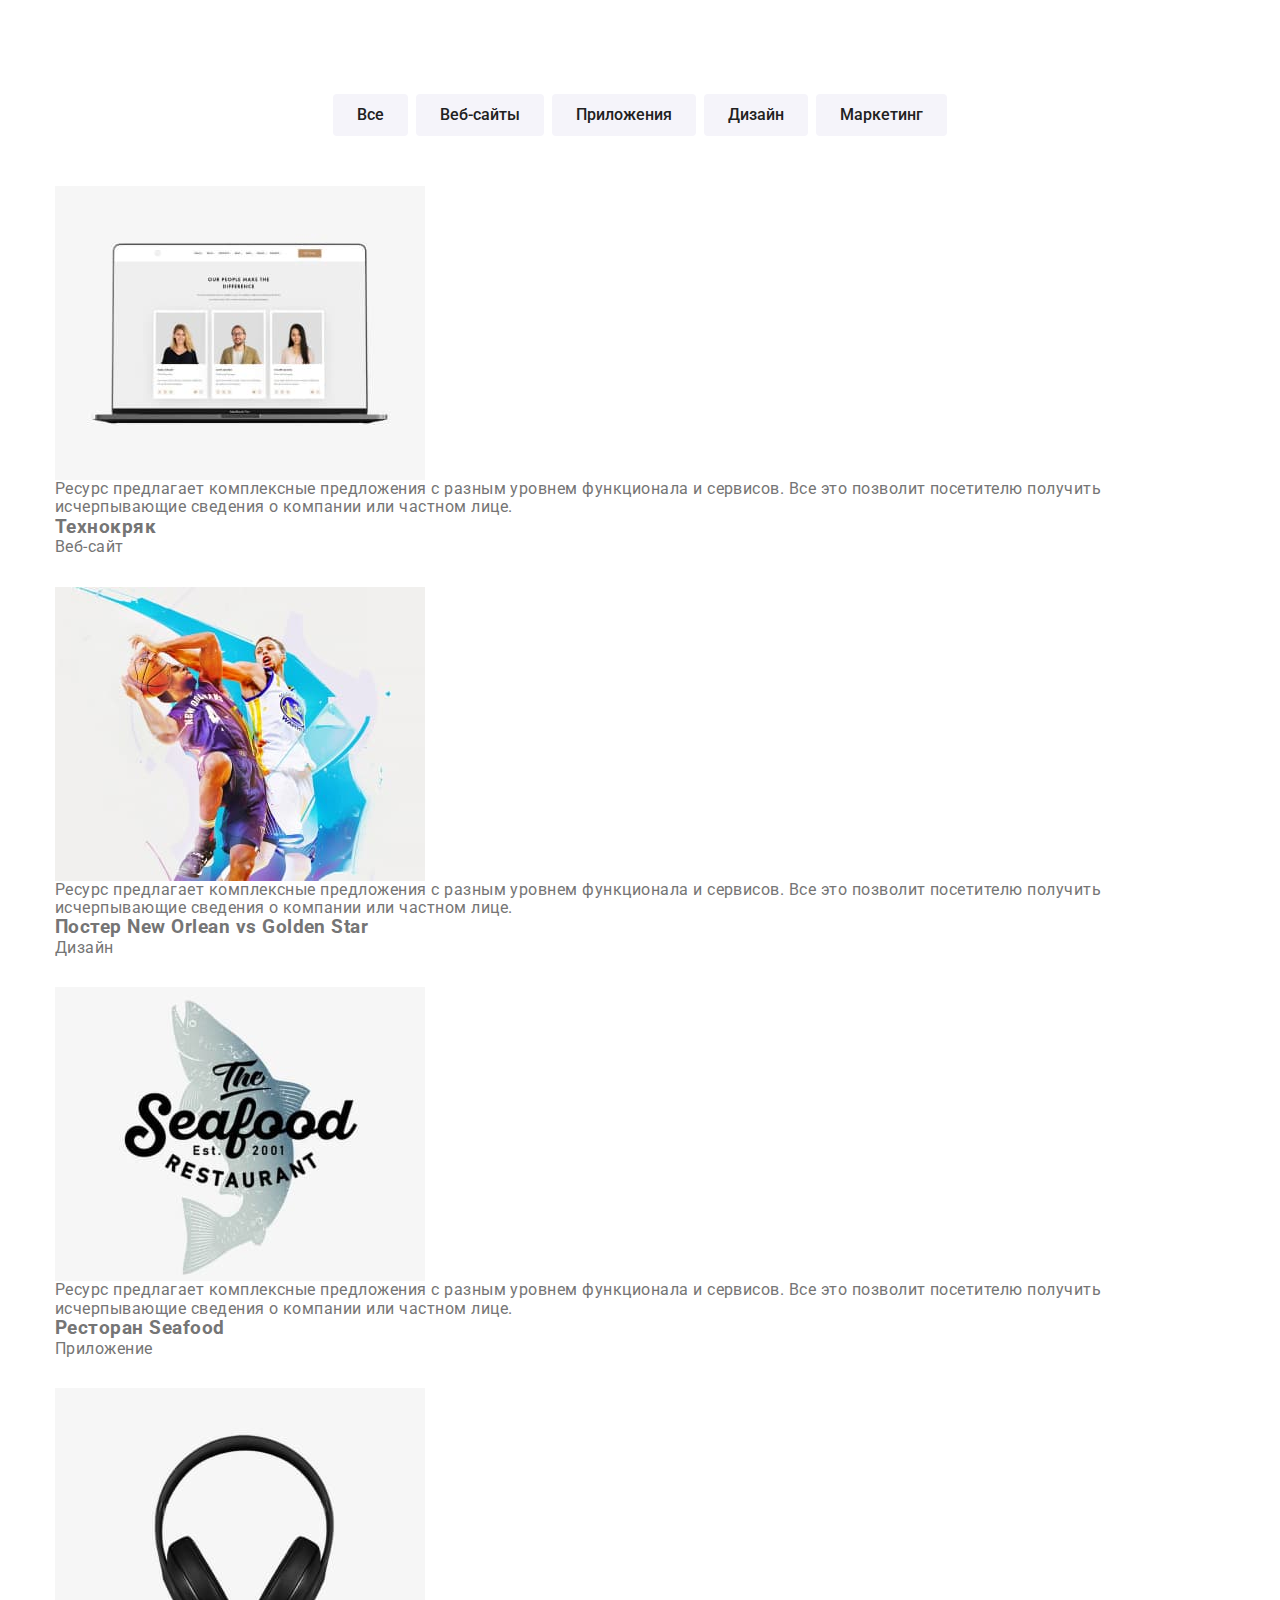
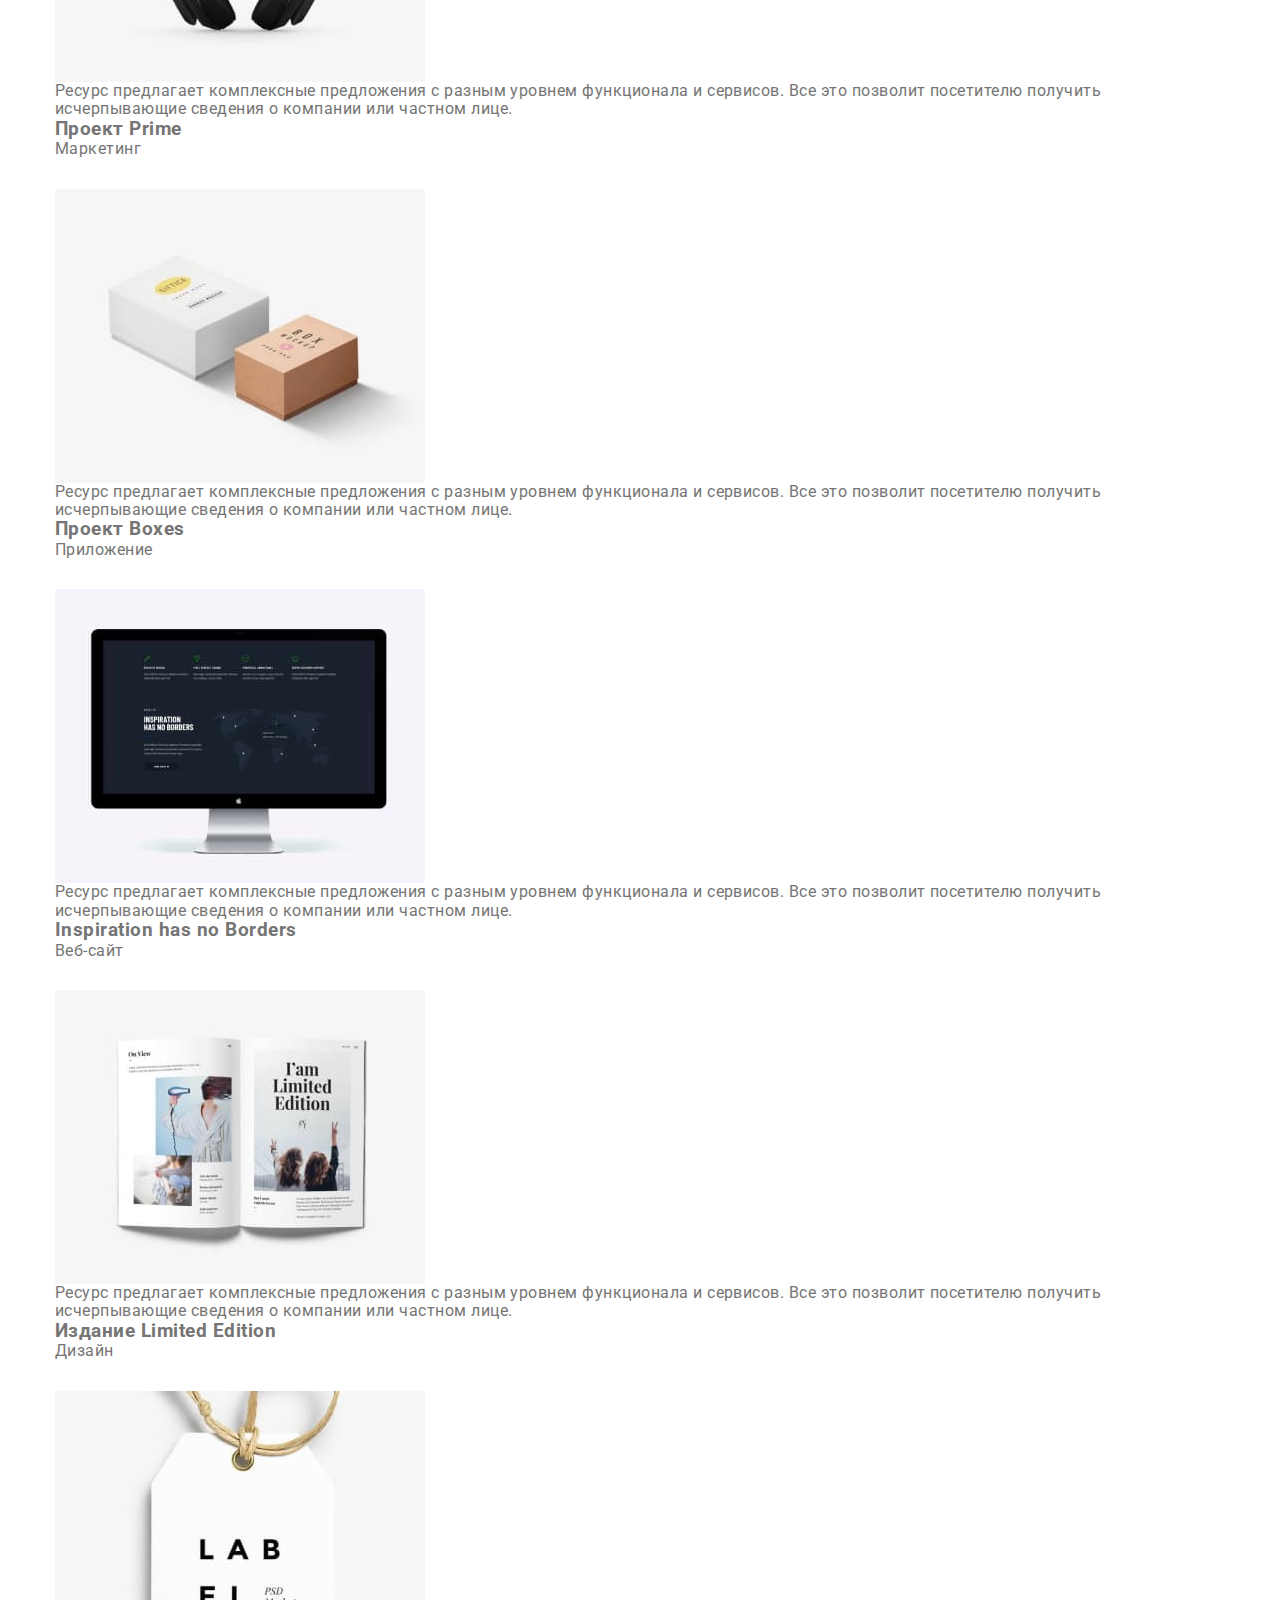
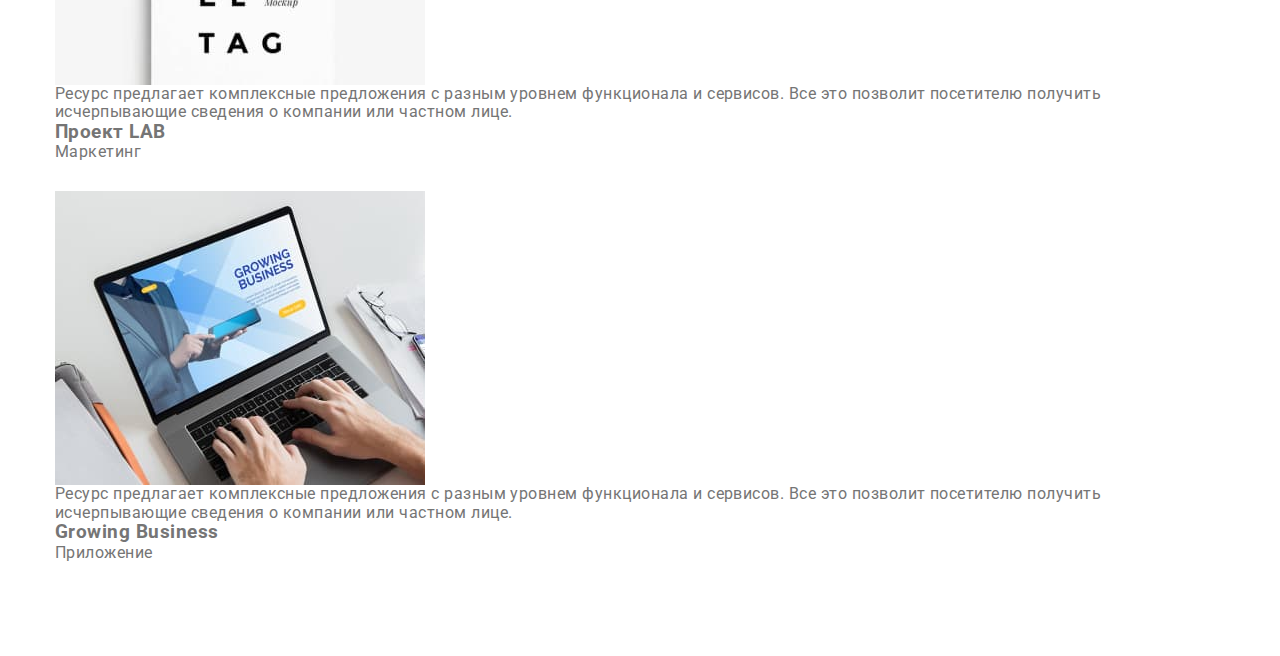
==== commit 62966ff9: "начал хедэр и разворотил партфолио" ====
--- a/portfolio.html
+++ b/portfolio.html
@@ -56,11 +56,11 @@
                     <li class="filter_item"><button type="button" class="filter-btns">Маркетинг</button></li>
                 </ul>
                 <!--Карточки-->
-                <!-- <ul class="cards lists">
-                    <li class="item">
-                        <div class="cards-image">
-                            <img src="./images/laptop1.jpg" alt="веб-сайт на ноутбуке" width="370" height="294">
-                            <p class="cards-overlay">Ресурс предлагает комплексные предложения с разным уровнем
+                <ul class="cards lists">
+                    <li class="cards__item">
+                        <div class="cards__image">
+                            <img src="./images/laptop1.jpg" alt="веб-сайт на ноутбуке" width="370">
+                            <p class="cards__image-overlay">Ресурс предлагает комплексные предложения с разным уровнем
                                 функционала и сервисов. Все это позволит посетителю получить
                                 исчерпывающие сведения о компании или частном лице.</p>
                         </div>
@@ -71,7 +71,7 @@
                     </li>
                     <li class="item">
                         <div class="cards-image">
-                            <img src="./images/bascketball2.jpg" alt="постер о баскеболе" width="370" height="294">
+                            <img src="./images/bascketball2.jpg" alt="постер о баскеболе" width="370">
                             <p class="cards-overlay">Ресурс предлагает комплексные предложения с разным уровнем
                                 функционала и сервисов. Все это позволит посетителю получить
                                 исчерпывающие сведения о компании или частном лице.</p>
@@ -84,7 +84,7 @@
                     <li class="item">
                         <div class="cards-image">
                             <img src="./images/seafood3.jpg" alt="реклама морсокого ресторана с рыбой на заднем фоне"
-                                width="370" height="294">
+                                width="370">
                             <p class="cards-overlay">Ресурс предлагает комплексные предложения с разным уровнем
                                 функционала и сервисов. Все это позволит посетителю получить
                                 исчерпывающие сведения о компании или частном лице.</p>
@@ -96,7 +96,7 @@
                     </li>
                     <li class="item">
                         <div class="cards-image">
-                            <img src="./images/headphones4.jpg" alt="студийные наушники" width="370" height="294">
+                            <img src="./images/headphones4.jpg" alt="студийные наушники" width="370">
                             <p class="cards-overlay">Ресурс предлагает комплексные предложения с разным уровнем
                                 функционала и сервисов. Все это позволит посетителю получить
                                 исчерпывающие сведения о компании или частном лице.</p>
@@ -108,7 +108,7 @@
                     </li>
                     <li class="item">
                         <div class="cards-image">
-                            <img src="./images/boxes5.jpg" alt="две коробки" width="370" height="294">
+                            <img src="./images/boxes5.jpg" alt="две коробки" width="370">
                             <p class="cards-overlay">Ресурс предлагает комплексные предложения с разным уровнем
                                 функционала и сервисов. Все это позволит посетителю получить
                                 исчерпывающие сведения о компании или частном лице.</p>
@@ -120,7 +120,7 @@
                     </li>
                     <li class="item">
                         <div class="cards-image">
-                            <img src="./images/laptop6.jpg" alt="монитор и открый веб-сайт" width="370" height="294">
+                            <img src="./images/laptop6.jpg" alt="монитор и открый веб-сайт" width="370">
                             <p class="cards-overlay">Ресурс предлагает комплексные предложения с разным уровнем
                                 функционала и сервисов. Все это позволит посетителю получить
                                 исчерпывающие сведения о компании или частном лице.</p>
@@ -132,7 +132,7 @@
                     </li>
                     <li class="item">
                         <div class="cards-image">
-                            <img src="./images/edition7.jpg" alt="раскрытая книга" width="370" height="294">
+                            <img src="./images/edition7.jpg" alt="раскрытая книга" width="370">
                             <p class="cards-overlay">Ресурс предлагает комплексные предложения с разным уровнем
                                 функционала и сервисов. Все это позволит посетителю получить
                                 исчерпывающие сведения о компании или частном лице.</p>
@@ -144,7 +144,7 @@
                     </li>
                     <li class="item">
                         <div class="cards-image">
-                            <img src="./images/labb8.jpg" alt="бирка на веревке с надписью" width="370" height="294">
+                            <img src="./images/labb8.jpg" alt="бирка на веревке с надписью" width="370">
                             <p class="cards-overlay">Ресурс предлагает комплексные предложения с разным уровнем
                                 функционала и сервисов. Все это позволит посетителю получить
                                 исчерпывающие сведения о компании или частном лице.</p>
@@ -156,8 +156,7 @@
                     </li>
                     <li class="item">
                         <div class="cards-image">
-                            <img src="./images/business9.jpg" alt="мужчина набирает текст на ноутбуке" width="370"
-                                height="294">
+                            <img src="./images/business9.jpg" alt="мужчина набирает текст на ноутбуке" width="370">
                             <p class="cards-overlay">Ресурс предлагает комплексные предложения с разным уровнем
                                 функционала и сервисов. Все это позволит посетителю получить
                                 исчерпывающие сведения о компании или частном лице.</p>
@@ -167,7 +166,7 @@
                             <p class="cards-text">Приложение</p>
                         </div>
                     </li>
-                </ul> -->
+                </ul>
             </div>
 
         </section>
--- a/css/main.min.css
+++ b/css/main.min.css
@@ -1 +1 @@
-:root{--primary-text-color: #757575;--title-text-color: #212121;--accent-color: #2196f3;--white-color: #ffffff;--black-color: #000000;--bg-color: #ffffff;--modal-bg-color: #ffffff;--hero-bg-color: #2f303a;--section-second-color: #f5f4fa;--address-link-color: rgba(255, 255, 255, 0.6)}h1,h2,h3,h4,h5,h6,p{margin:0}ul{padding:0;margin:0}img{display:block;max-width:100%}body{font-family:"Roboto",sans-serif;letter-spacing:.03em;background-color:var(--bg-color);color:var(--primary-text-color)}.lists{list-style:none}.link{text-decoration:none}.visually-hidden{position:absolute;width:1px;height:1px;margin:-1px;border:0;padding:0;white-space:nowrap;clip-path:inset(100%);clip:rect(0 0 0 0);overflow:hidden;opacity:0}.container{width:100%;margin-left:auto;margin-right:auto;padding:0 15px}@media screen and (min-width: 480px){.container{max-width:480px}}@media screen and (min-width: 768px){.container{max-width:768px}}@media screen and (min-width: 1200px){.container{max-width:1200px}}.section{padding-top:60px;padding-bottom:60px}@media screen and (min-width: 1200px){.section{padding-top:94px;padding-bottom:94px}}.section--second-color{background-color:var(--section-second-color)}.logo{display:block;font-family:Raleway,sans-serif;font-size:26px;line-height:1.19;color:var(--accent-color)}.logo__text--color-dark{color:var(--black-color)}.logo__text--color-light{color:var(--white-color)}.current{position:relative;color:var(--accent-color)}.current::after{content:"";position:absolute;bottom:0;left:0;width:100%;height:4px;background-color:var(--accent-color);border-radius:2px}.title{margin-bottom:30px;font-weight:700;font-size:28px;line-height:1.18;text-align:center;letter-spacing:.03em;color:var(--title-text-color)}@media screen and (min-width: 1200px){.title{margin-bottom:50px;font-size:36px}}.btn{display:flex;align-items:center;justify-content:center;height:50px;padding:0;margin:0 auto;min-width:200px;border-radius:4px;border-color:rgba(0,0,0,0);font-family:inherit;font-weight:700;font-size:16px;line-height:1.88;letter-spacing:.06em;background-color:var(--accent-color);color:var(--white-color);cursor:pointer;box-shadow:0px 4px 4px rgba(0,0,0,.15);transition:background-color 250ms cubic-bezier(0.4, 0, 0.2, 1)}.btn:hover,.btn:focus{background-color:#188ce8}.filter-btns{padding:6px 22px;border-radius:4px;border-color:rgba(0,0,0,0);font-family:Roboto,sans-serif;font-weight:500;font-size:16px;line-height:1.62;background-color:var(--section-second-color);color:var(--title-text-color);transition:background-color 250ms cubic-bezier(0.4, 0, 0.2, 1),box-shadow 250ms cubic-bezier(0.4, 0, 0.2, 1)}.filter-btns:hover,.filter-btns:focus{background-color:var(--accent-color);color:var(--white-color);box-shadow:0px 3px 1px rgba(0,0,0,.1),0px 1px 2px rgba(0,0,0,.08),0px 2px 2px rgba(0,0,0,.12);cursor:pointer}.backdrop{position:fixed;top:0;left:0;width:100%;height:100%;z-index:1;background-color:rgba(0,0,0,.2);transition:opacity 250ms cubic-bezier(0.4, 0, 0.2, 1),visibility 250ms cubic-bezier(0.4, 0, 0.2, 1)}.backdrop.is-hidden{visibility:hidden;opacity:0;pointer-events:none}.modal{position:absolute;top:50%;left:50%;transform:translate(-50%, -50%);min-width:528px;min-height:581px;padding:40px;background-color:var(--modal-bg-color);box-shadow:0px 1px 3px rgba(0,0,0,.12),0px 1px 1px rgba(0,0,0,.14),0px 2px 1px rgba(0,0,0,.2);border-radius:4px;transition:transform 250ms cubic-bezier(0.4, 0, 0.2, 1)}.backdrop.is-hidden .modal{transform:translate(500px, 500px)}.close-button{position:absolute;top:8px;right:8px;display:flex;justify-content:center;align-items:center;width:30px;height:30px;border-radius:50%;background:#fff;border:1px solid rgba(0,0,0,.1);cursor:pointer;transition:fill 250ms cubic-bezier(0.4, 0, 0.2, 1)}.close-button:hover{fill:var(--accent-color)}.modal-title{margin-bottom:12px;font-weight:700;font-size:20px;line-height:1.15;text-align:center;color:var(--title-text-color)}.modal-field{margin-bottom:10px}.modal-field.comment{margin-bottom:20px}.modal-label{display:block;margin-bottom:4px;font-size:12px;line-height:1.17;letter-spacing:.01em}.input-field{position:relative}.modal-input{padding-left:42px;width:100%;height:40px;border:1px solid rgba(33,33,33,.2);border-radius:4px;background-color:rgba(0,0,0,0);outline:rgba(0,0,0,0);transition:border-color 250ms cubic-bezier(0.4, 0, 0.2, 1)}.modal-input:focus{border-color:var(--accent-color)}.input-icon{position:absolute;top:50%;left:12px;transform:translateY(-50%);transition:fill 250ms cubic-bezier(0.4, 0, 0.2, 1)}.modal-input:focus+.input-icon{fill:var(--accent-color)}.modal-textarea{padding:12px 16px;width:100%;height:120px;resize:none;border:1px solid rgba(33,33,33,.2);border-radius:4px;outline:rgba(0,0,0,0);transition:border-color 250ms cubic-bezier(0.4, 0, 0.2, 1)}.modal-textarea:focus{border-color:var(--accent-color)}.modal-textarea::placeholder{font-weight:400;font-size:12px;line-height:1.17;letter-spacing:.01em;color:rgba(117,117,117,.5)}.modal-field.checkbox{margin-bottom:30px}.check-text{font-size:14px;line-height:1.71;display:flex;align-items:center;justify-content:center}.check-text a{color:var(--accent-color)}.check-text span{position:relative;margin-right:8px}.icon-check{display:block;transition:opacity 250ms cubic-bezier(0.4, 0, 0.2, 1)}.input-check:checked+.check-text .icon-check{opacity:0}.icon-checked{display:block;position:absolute;top:0;left:0;opacity:0;transition:opacity 250ms cubic-bezier(0.4, 0, 0.2, 1)}.input-check:checked+.check-text .icon-checked{opacity:1}.header{border-bottom:1px solid #ececec}.nav{display:flex;align-items:center}.site-nav{display:flex;margin-left:93px}.site-nav__link{padding-top:32px;padding-bottom:32px;font-weight:500;font-size:14px;line-height:1.14;letter-spacing:.02em;color:var(--title-text-color);transition:color 250ms cubic-bezier(0.4, 0, 0.2, 1)}.site-nav__link:hover,.site-nav__link:focus{color:var(--accent-color)}.site-nav__item+.site-nav__item,.auth-nav__item+.auth-nav__item{margin-left:50px}.auth-nav{display:flex;margin-left:auto}.auth-nav__link{display:flex;padding-top:32px;padding-bottom:32px;font-weight:500;font-size:14px;line-height:1.14;letter-spacing:.02em;color:var(--primary-text-color);transition:color 250ms cubic-bezier(0.4, 0, 0.2, 1)}.auth-nav__link:hover,.auth-nav__link:focus{color:var(--accent-color)}.auth-nav__icon{fill:currentColor;margin-right:10px}.hero-overlay{margin-left:auto;margin-right:auto;padding-top:118px;padding-bottom:118px;background-color:var(--hero-bg-color);background-image:linear-gradient(to right, rgba(47, 48, 58, 0.4), rgba(47, 48, 58, 0.4)),url("../images/hero.jpg");background-position:center;background-size:cover}@media screen and (min-width: 480px){.hero-overlay{max-width:480px}}@media screen and (min-width: 768px){.hero-overlay{max-width:768px}}@media screen and (min-width: 1200px){.hero-overlay{padding-top:200px;padding-bottom:200px;max-width:1600px}}.hero-title{margin-bottom:30px;font-weight:900;font-size:26px;line-height:1.62;text-align:center;letter-spacing:.06em;text-transform:uppercase;text-align:center;color:var(--white-color)}@media screen and (min-width: 1200px){.hero-title{max-width:696px;margin-left:auto;margin-right:auto;font-size:44px;line-height:1.36}}@media screen and (min-width: 1200px){.section.features{padding-bottom:0}}.features-list{display:flex;flex-wrap:wrap;gap:30px}.features-list__item{width:100%}@media screen and (min-width: 768px){.features-list__item{width:calc((100% - 30px)/2)}}@media screen and (min-width: 1200px){.features-list__item{width:calc((100% - 90px)/4)}}.features-list__icon{display:flex;justify-content:center;align-items:center;margin-bottom:30px;height:120px;background-color:var(--section-second-color);border-radius:4px}@media screen and (min-width: 480px){.features-list__icon{max-width:450px}}.features-list__title{margin-bottom:10px;font-weight:700;font-size:14px;line-height:1.14;text-align:center;text-transform:uppercase;color:var(--title-text-color)}@media screen and (min-width: 768px){.features-list__title{text-align:left}}.features-list__text{font-size:14px;line-height:1.71}.about-list{display:flex;justify-content:space-between}.about-list__item{position:relative}.about-list__overlay{position:absolute;bottom:0;width:100%;height:70px;display:flex;justify-content:center;align-items:center;font-weight:700;font-size:14px;line-height:1.14;text-transform:uppercase;color:var(--white-color);background-color:rgba(47,48,58,.8)}.team-list{display:flex;flex-wrap:wrap;justify-content:center;align-content:center;gap:30px}.team-list__item{width:100%;background-color:var(--bg-color);box-shadow:0px 1px 3px rgba(0,0,0,.12),0px 1px 1px rgba(0,0,0,.14),0px 2px 1px rgba(0,0,0,.2);border-radius:0px 0px 4px 4px}@media screen and (min-width: 768px){.team-list__item{width:calc((100% - 30px)/2)}}@media screen and (min-width: 1200px){.team-list__item{width:calc((100% - 90px)/4)}}.team-list__card{padding-top:30px;padding-bottom:24px}@media screen and (min-width: 1200px){.team-list__card{padding-bottom:30px}}.team-list__title{padding-bottom:10px;font-weight:500;font-size:16px;line-height:1.19;text-align:center;color:var(--title-text-color)}.team-list__text{font-size:16px;line-height:1.19;text-align:center}.social-list{display:flex;margin-top:16px;justify-content:center}.social-list__item{width:44px;height:44px}.social-list__item+.social-list__item{margin-left:10px}.social-list__link{width:100%;height:100%;background-color:var(--white-color);display:flex;align-items:center;justify-content:center;border-radius:50%;transition:background-color 250ms cubic-bezier(0.4, 0, 0.2, 1)}.social-list__link:hover,.social-list__link:focus{background-color:var(--accent-color)}.social-list__icon{fill:#afb1b8;transition:fill 250ms cubic-bezier(0.4, 0, 0.2, 1)}.social-list__link:hover .social-list__icon,.social-list__link:focus .social-list__icon{fill:var(--white-color)}.clients{display:flex;flex-wrap:wrap;justify-content:center;align-content:center;gap:30px}.clients__item{width:calc((100% - 30px)/2);height:92px}@media screen and (min-width: 768px){.clients__item{width:calc((100% - 60px)/3)}}@media screen and (min-width: 1200px){.clients__item{width:calc((100% - 150px)/6)}}.clients__link{width:100%;height:100%;display:flex;justify-content:center;align-items:center;border:1px solid #afb1b8;border-radius:4px;transition:border 250ms cubic-bezier(0.4, 0, 0.2, 1)}.clients__link:hover,.clients__link:focus{border:1px solid var(--accent-color)}.clients__icon{fill:#afb1b8;transition:fill 250ms cubic-bezier(0.4, 0, 0.2, 1)}.clients__link:hover .clients__icon,.clients__link:focus .clients__icon{fill:var(--accent-color)}.footer{padding-top:60px;padding-bottom:60px;background-color:var(--hero-bg-color)}.address{display:block;width:231px;margin-top:20px}.address .text{font-size:14px;line-height:1.71;font-style:normal;color:var(--white-color)}.address-list .link{font-style:normal;font-size:14px;line-height:1.71;color:var(--address-link-color)}.address-list>.item{padding-top:9px}.footer .container{display:flex;align-items:baseline}.container-address{width:231px}.container-social{width:206px;margin-left:70px;align-items:flex-start}.footer-social-text,.footer-form-text{display:block;margin-bottom:20px;font-weight:700;font-size:14px;line-height:1.14;letter-spacing:.03em;text-transform:uppercase;color:var(--white-color)}.footer-social-list{display:flex;justify-content:center}.footer-social-item{width:44px;height:44px}.footer-social-item+.footer-social-item{margin-left:10px}.footer-social-link{width:100%;height:100%;display:flex;justify-content:center;align-items:center;background-color:rgba(255,255,255,.1);border-radius:50%;transition:background-color 250ms cubic-bezier(0.4, 0, 0.2, 1)}.footer-social-link:hover,.footer-social-link:focus{background-color:var(--accent-color)}.footer-social-icon{fill:var(--white-color)}.container-footer-form{width:570px;margin-left:93px}.footer-form{display:flex;flex-wrap:wrap;align-content:center}.footer-form-input{min-width:358px;height:50px;padding-left:16px;margin-right:12px;font-size:16px;line-height:1.25;letter-spacing:.03em;color:rgba(255,255,255,.6);background-color:rgba(0,0,0,0);border:1px solid rgba(255,255,255,.3);filter:drop-shadow(0px 4px 4px rgba(0, 0, 0, 0.15));border-radius:4px}.footer-form-input::placeholder{font-size:16px;line-height:1.25;letter-spacing:.03em;color:rgba(255,255,255,.6)}.footer-form-icon{margin-left:10px}.filter{display:flex;flex-wrap:wrap;margin-bottom:40px}@media screen and (min-width: 768px){.filter{justify-content:center;margin-bottom:30px}}@media screen and (min-width: 1200px){.filter{flex-wrap:nowrap;justify-content:center;margin-bottom:50px}}.filter_item{margin-left:8px}@media screen and (max-width: 767px){.filter_item{margin-bottom:15px}}.filter_item:first-child{margin-left:0}.cards{display:flex;flex-wrap:wrap;margin-left:-30px;margin-bottom:-30px}.cards>.item{max-width:370px;margin-left:30px;margin-bottom:30px;transition:box-shadow 250ms cubic-bezier(0.4, 0, 0.2, 1)}.cards>.item:hover{box-shadow:0px 1px 1px rgba(0,0,0,.12),0px 4px 4px rgba(0,0,0,.06),1px 4px 6px rgba(0,0,0,.16);cursor:pointer}.cards-text-box{padding:20px 24px;border:1px solid #eee;border-top:none}.cards-tittle{margin-bottom:4px;font-weight:700;font-size:18px;line-height:2;letter-spacing:.06em;color:var(--title-text-color)}.cards-text{font-size:16px;line-height:1.88}.cards-image{position:relative;overflow:hidden}.cards-overlay{position:absolute;top:0;width:100%;height:100%;padding:63px 24px;font-size:18px;line-height:1.56;color:var(--white-color);background-color:rgba(33,150,243,.9);transform:translateY(100%);transition:transform 250ms cubic-bezier(0.4, 0, 0.2, 1)}.cards>.item:hover .cards-overlay{transform:translateY(0)}/*# sourceMappingURL=main.min.css.map */+:root{--primary-text-color: #757575;--title-text-color: #212121;--accent-color: #2196f3;--white-color: #ffffff;--black-color: #000000;--bg-color: #ffffff;--modal-bg-color: #ffffff;--hero-bg-color: #2f303a;--section-second-color: #f5f4fa;--address-link-color: rgba(255, 255, 255, 0.6)}h1,h2,h3,h4,h5,h6,p{margin:0}ul{padding:0;margin:0}img{display:block;max-width:100%}body{font-family:"Roboto",sans-serif;letter-spacing:.03em;background-color:var(--bg-color);color:var(--primary-text-color)}.lists{list-style:none}.link{text-decoration:none}.visually-hidden{position:absolute;width:1px;height:1px;margin:-1px;border:0;padding:0;white-space:nowrap;clip-path:inset(100%);clip:rect(0 0 0 0);overflow:hidden;opacity:0}.container{width:100%;margin-left:auto;margin-right:auto;padding:0 15px}@media screen and (min-width: 480px){.container{max-width:480px}}@media screen and (min-width: 768px){.container{max-width:768px}}@media screen and (min-width: 1200px){.container{max-width:1200px}}.section{padding-top:60px;padding-bottom:60px}@media screen and (min-width: 1200px){.section{padding-top:94px;padding-bottom:94px}}.section--second-color{background-color:var(--section-second-color)}.logo{display:block;font-family:Raleway,sans-serif;font-size:26px;line-height:1.19;color:var(--accent-color)}.logo__text--color-dark{color:var(--black-color)}.logo__text--color-light{color:var(--white-color)}.current{position:relative;color:var(--accent-color)}.current::after{content:"";position:absolute;bottom:0;left:0;width:100%;height:4px;background-color:var(--accent-color);border-radius:2px}.title{margin-bottom:30px;font-weight:700;font-size:28px;line-height:1.18;text-align:center;letter-spacing:.03em;color:var(--title-text-color)}@media screen and (min-width: 1200px){.title{margin-bottom:50px;font-size:36px}}.btn{display:flex;align-items:center;justify-content:center;height:50px;padding:0;margin:0 auto;min-width:200px;border-radius:4px;border-color:rgba(0,0,0,0);font-family:inherit;font-weight:700;font-size:16px;line-height:1.88;letter-spacing:.06em;background-color:var(--accent-color);color:var(--white-color);cursor:pointer;box-shadow:0px 4px 4px rgba(0,0,0,.15);transition:background-color 250ms cubic-bezier(0.4, 0, 0.2, 1)}.btn:hover,.btn:focus{background-color:#188ce8}.filter-btns{padding:6px 22px;border-radius:4px;border-color:rgba(0,0,0,0);font-family:Roboto,sans-serif;font-weight:500;font-size:16px;line-height:1.62;background-color:var(--section-second-color);color:var(--title-text-color);transition:background-color 250ms cubic-bezier(0.4, 0, 0.2, 1),box-shadow 250ms cubic-bezier(0.4, 0, 0.2, 1)}.filter-btns:hover,.filter-btns:focus{background-color:var(--accent-color);color:var(--white-color);box-shadow:0px 3px 1px rgba(0,0,0,.1),0px 1px 2px rgba(0,0,0,.08),0px 2px 2px rgba(0,0,0,.12);cursor:pointer}.backdrop{position:fixed;top:0;left:0;width:100%;height:100%;z-index:1;background-color:rgba(0,0,0,.2);transition:opacity 250ms cubic-bezier(0.4, 0, 0.2, 1),visibility 250ms cubic-bezier(0.4, 0, 0.2, 1)}.backdrop.is-hidden{visibility:hidden;opacity:0;pointer-events:none}.modal{position:absolute;top:50%;left:50%;transform:translate(-50%, -50%);min-width:528px;min-height:581px;padding:40px;background-color:var(--modal-bg-color);box-shadow:0px 1px 3px rgba(0,0,0,.12),0px 1px 1px rgba(0,0,0,.14),0px 2px 1px rgba(0,0,0,.2);border-radius:4px;transition:transform 250ms cubic-bezier(0.4, 0, 0.2, 1)}.backdrop.is-hidden .modal{transform:translate(500px, 500px)}.close-button{position:absolute;top:8px;right:8px;display:flex;justify-content:center;align-items:center;width:30px;height:30px;border-radius:50%;background:#fff;border:1px solid rgba(0,0,0,.1);cursor:pointer;transition:fill 250ms cubic-bezier(0.4, 0, 0.2, 1)}.close-button:hover{fill:var(--accent-color)}.modal-title{margin-bottom:12px;font-weight:700;font-size:20px;line-height:1.15;text-align:center;color:var(--title-text-color)}.modal-field{margin-bottom:10px}.modal-field.comment{margin-bottom:20px}.modal-label{display:block;margin-bottom:4px;font-size:12px;line-height:1.17;letter-spacing:.01em}.input-field{position:relative}.modal-input{padding-left:42px;width:100%;height:40px;border:1px solid rgba(33,33,33,.2);border-radius:4px;background-color:rgba(0,0,0,0);outline:rgba(0,0,0,0);transition:border-color 250ms cubic-bezier(0.4, 0, 0.2, 1)}.modal-input:focus{border-color:var(--accent-color)}.input-icon{position:absolute;top:50%;left:12px;transform:translateY(-50%);transition:fill 250ms cubic-bezier(0.4, 0, 0.2, 1)}.modal-input:focus+.input-icon{fill:var(--accent-color)}.modal-textarea{padding:12px 16px;width:100%;height:120px;resize:none;border:1px solid rgba(33,33,33,.2);border-radius:4px;outline:rgba(0,0,0,0);transition:border-color 250ms cubic-bezier(0.4, 0, 0.2, 1)}.modal-textarea:focus{border-color:var(--accent-color)}.modal-textarea::placeholder{font-weight:400;font-size:12px;line-height:1.17;letter-spacing:.01em;color:rgba(117,117,117,.5)}.modal-field.checkbox{margin-bottom:30px}.check-text{font-size:14px;line-height:1.71;display:flex;align-items:center;justify-content:center}.check-text a{color:var(--accent-color)}.check-text span{position:relative;margin-right:8px}.icon-check{display:block;transition:opacity 250ms cubic-bezier(0.4, 0, 0.2, 1)}.input-check:checked+.check-text .icon-check{opacity:0}.icon-checked{display:block;position:absolute;top:0;left:0;opacity:0;transition:opacity 250ms cubic-bezier(0.4, 0, 0.2, 1)}.input-check:checked+.check-text .icon-checked{opacity:1}.header{padding-top:16px;padding-bottom:16px;border-bottom:1px solid #ececec}@media screen and (min-width: 768px){.header{padding-top:21px;padding-bottom:21px}}@media screen and (min-width: 1200px){.header{padding-top:24px;padding-bottom:24px}}.nav{display:flex;align-items:center}.site-nav{display:none}@media screen and (min-width: 768px){.site-nav{display:flex;margin-left:88px}}@media screen and (min-width: 1200px){.site-nav{margin-left:93px}}.site-nav__item+.site-nav__item{margin-left:50px}.site-nav__link{padding-top:32px;padding-bottom:32px;font-weight:500;font-size:14px;line-height:1.14;letter-spacing:.02em;color:var(--title-text-color);transition:color 250ms cubic-bezier(0.4, 0, 0.2, 1)}.site-nav__link:hover,.site-nav__link:focus{color:var(--accent-color)}.auth-nav{display:none}.hero-overlay{margin-left:auto;margin-right:auto;padding-top:118px;padding-bottom:118px;background-color:var(--hero-bg-color);background-image:linear-gradient(to right, rgba(47, 48, 58, 0.4), rgba(47, 48, 58, 0.4)),url("../images/hero.jpg");background-position:center;background-size:cover}@media screen and (min-width: 480px){.hero-overlay{max-width:480px}}@media screen and (min-width: 768px){.hero-overlay{max-width:768px}}@media screen and (min-width: 1200px){.hero-overlay{padding-top:200px;padding-bottom:200px;max-width:1600px}}.hero-title{margin-bottom:30px;font-weight:900;font-size:26px;line-height:1.62;text-align:center;letter-spacing:.06em;text-transform:uppercase;text-align:center;color:var(--white-color)}@media screen and (min-width: 1200px){.hero-title{max-width:696px;margin-left:auto;margin-right:auto;font-size:44px;line-height:1.36}}@media screen and (min-width: 1200px){.section.features{padding-bottom:0}}.features-list{display:flex;flex-wrap:wrap;gap:30px}.features-list__item{width:100%}@media screen and (min-width: 768px){.features-list__item{width:calc((100% - 30px)/2)}}@media screen and (min-width: 1200px){.features-list__item{width:calc((100% - 90px)/4)}}.features-list__icon{display:flex;justify-content:center;align-items:center;margin-bottom:30px;height:120px;background-color:var(--section-second-color);border-radius:4px}@media screen and (min-width: 480px){.features-list__icon{max-width:450px}}.features-list__title{margin-bottom:10px;font-weight:700;font-size:14px;line-height:1.14;text-align:center;text-transform:uppercase;color:var(--title-text-color)}@media screen and (min-width: 768px){.features-list__title{text-align:left}}.features-list__text{font-size:14px;line-height:1.71}@media screen and (max-width: 1199px){.section.about{display:none}}.about-list{display:flex;justify-content:space-between}.about-list__item{position:relative}.about-list__overlay{position:absolute;bottom:0;width:100%;height:70px;display:flex;justify-content:center;align-items:center;font-weight:700;font-size:14px;line-height:1.14;text-transform:uppercase;color:var(--white-color);background-color:rgba(47,48,58,.8)}.team-list{display:flex;flex-wrap:wrap;justify-content:center;align-content:center;gap:30px}.team-list__item{width:100%;background-color:var(--bg-color);box-shadow:0px 1px 3px rgba(0,0,0,.12),0px 1px 1px rgba(0,0,0,.14),0px 2px 1px rgba(0,0,0,.2);border-radius:0px 0px 4px 4px}@media screen and (min-width: 768px){.team-list__item{width:calc((100% - 30px)/2)}}@media screen and (min-width: 1200px){.team-list__item{width:calc((100% - 90px)/4)}}.team-list__card{padding-top:30px;padding-bottom:24px}@media screen and (min-width: 1200px){.team-list__card{padding-bottom:30px}}.team-list__title{padding-bottom:10px;font-weight:500;font-size:16px;line-height:1.19;text-align:center;color:var(--title-text-color)}.team-list__text{font-size:16px;line-height:1.19;text-align:center}.social-list{display:flex;margin-top:16px;justify-content:center}.social-list__item{width:44px;height:44px}.social-list__item+.social-list__item{margin-left:10px}.social-list__link{width:100%;height:100%;background-color:var(--white-color);display:flex;align-items:center;justify-content:center;border-radius:50%;transition:background-color 250ms cubic-bezier(0.4, 0, 0.2, 1)}.social-list__link:hover,.social-list__link:focus{background-color:var(--accent-color)}.social-list__icon{fill:#afb1b8;transition:fill 250ms cubic-bezier(0.4, 0, 0.2, 1)}.social-list__link:hover .social-list__icon,.social-list__link:focus .social-list__icon{fill:var(--white-color)}.clients{display:flex;flex-wrap:wrap;justify-content:center;align-content:center;gap:30px}.clients__item{width:calc((100% - 30px)/2);height:92px}@media screen and (min-width: 768px){.clients__item{width:calc((100% - 60px)/3)}}@media screen and (min-width: 1200px){.clients__item{width:calc((100% - 150px)/6)}}.clients__link{width:100%;height:100%;display:flex;justify-content:center;align-items:center;border:1px solid #afb1b8;border-radius:4px;transition:border 250ms cubic-bezier(0.4, 0, 0.2, 1)}.clients__link:hover,.clients__link:focus{border:1px solid var(--accent-color)}.clients__icon{fill:#afb1b8;transition:fill 250ms cubic-bezier(0.4, 0, 0.2, 1)}.clients__link:hover .clients__icon,.clients__link:focus .clients__icon{fill:var(--accent-color)}.footer{padding-top:60px;padding-bottom:60px;background-color:var(--hero-bg-color)}.address{display:block;width:231px;margin-top:20px}.address .text{font-size:14px;line-height:1.71;font-style:normal;color:var(--white-color)}.address-list .link{font-style:normal;font-size:14px;line-height:1.71;color:var(--address-link-color)}.address-list>.item{padding-top:9px}.footer .container{display:flex;align-items:baseline}.container-address{width:231px}.container-social{width:206px;margin-left:70px;align-items:flex-start}.footer-social-text,.footer-form-text{display:block;margin-bottom:20px;font-weight:700;font-size:14px;line-height:1.14;letter-spacing:.03em;text-transform:uppercase;color:var(--white-color)}.footer-social-list{display:flex;justify-content:center}.footer-social-item{width:44px;height:44px}.footer-social-item+.footer-social-item{margin-left:10px}.footer-social-link{width:100%;height:100%;display:flex;justify-content:center;align-items:center;background-color:rgba(255,255,255,.1);border-radius:50%;transition:background-color 250ms cubic-bezier(0.4, 0, 0.2, 1)}.footer-social-link:hover,.footer-social-link:focus{background-color:var(--accent-color)}.footer-social-icon{fill:var(--white-color)}.container-footer-form{width:570px;margin-left:93px}.footer-form{display:flex;flex-wrap:wrap;align-content:center}.footer-form-input{min-width:358px;height:50px;padding-left:16px;margin-right:12px;font-size:16px;line-height:1.25;letter-spacing:.03em;color:rgba(255,255,255,.6);background-color:rgba(0,0,0,0);border:1px solid rgba(255,255,255,.3);filter:drop-shadow(0px 4px 4px rgba(0, 0, 0, 0.15));border-radius:4px}.footer-form-input::placeholder{font-size:16px;line-height:1.25;letter-spacing:.03em;color:rgba(255,255,255,.6)}.footer-form-icon{margin-left:10px}.filter{display:flex;flex-wrap:wrap;margin-bottom:40px}@media screen and (min-width: 768px){.filter{justify-content:center;margin-bottom:30px}}@media screen and (min-width: 1200px){.filter{flex-wrap:nowrap;justify-content:center;margin-bottom:50px}}.filter_item{margin-right:8px}@media screen and (max-width: 767px){.filter_item{margin-bottom:15px}}.filter_item:last-child{margin-right:0}.cards{display:flex;flex-wrap:wrap;justify-content:center;gap:30px}/*# sourceMappingURL=main.min.css.map */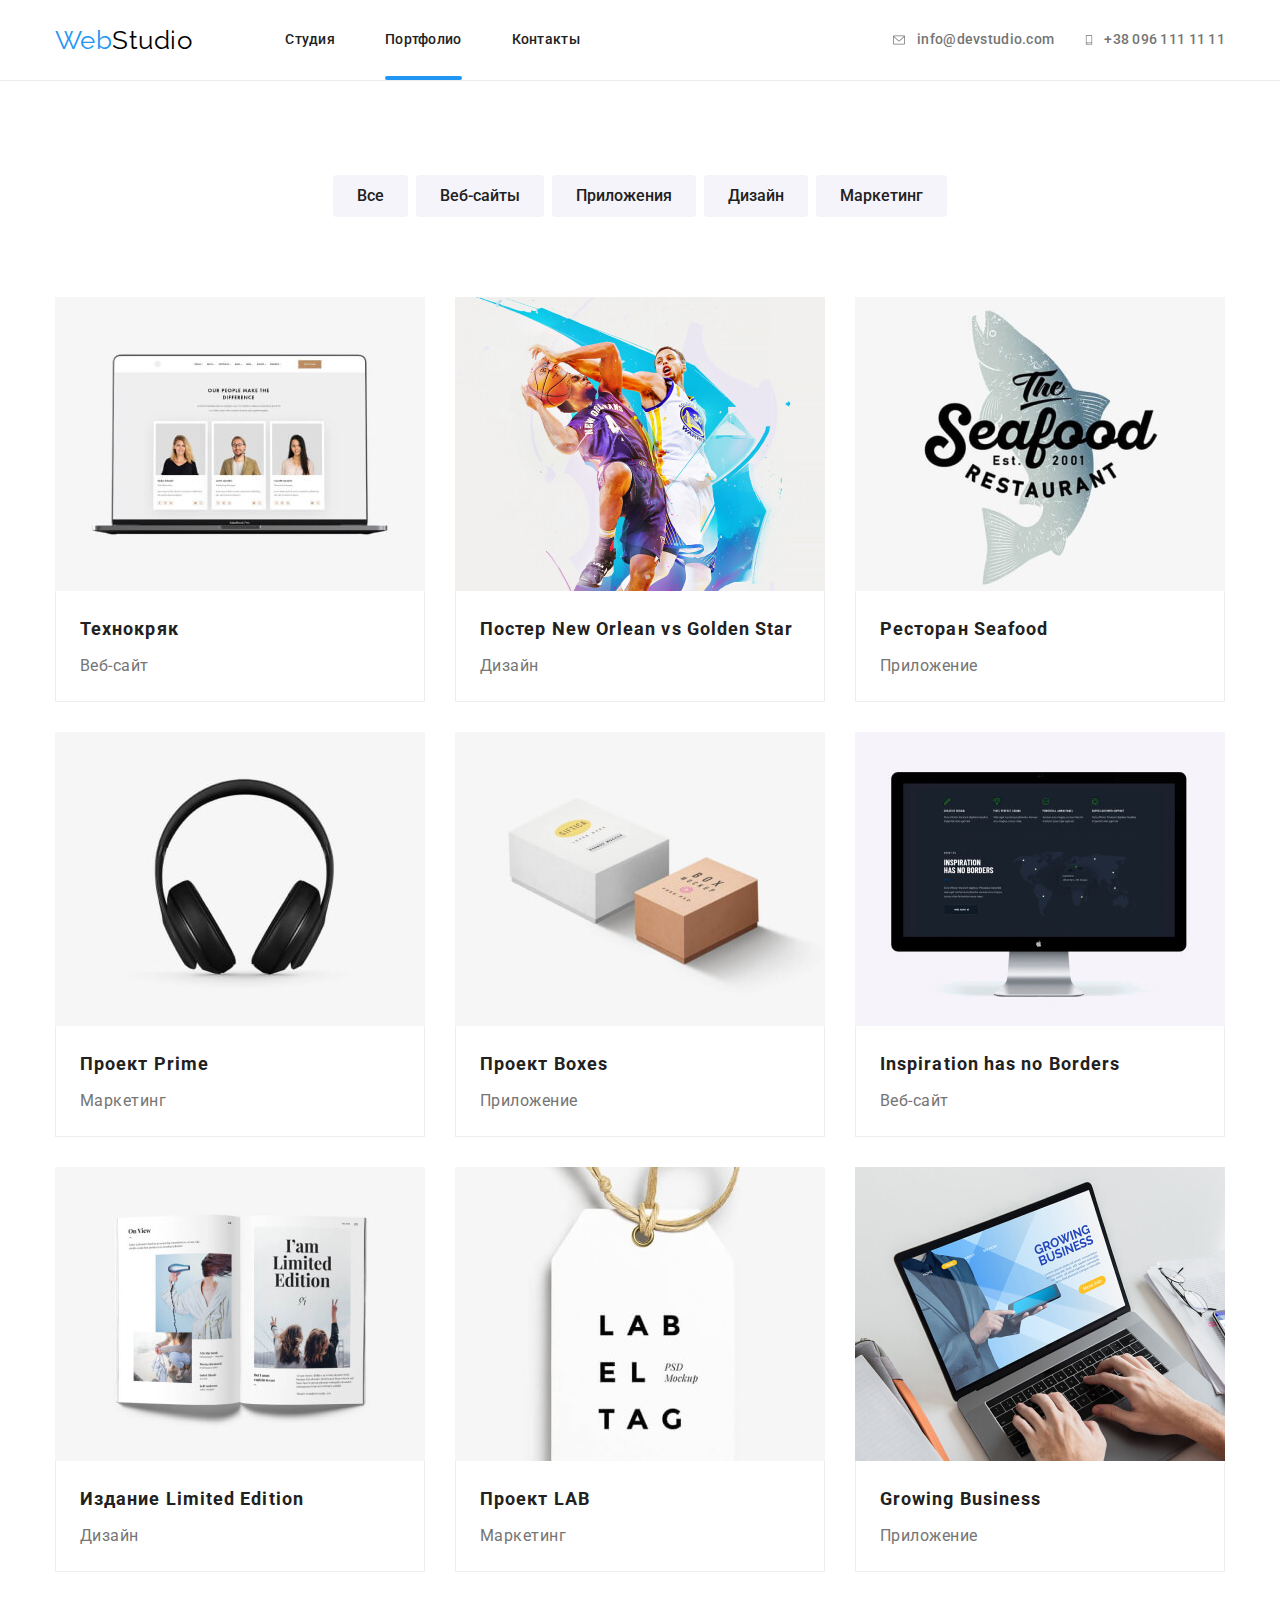
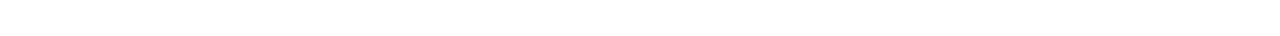
==== commit b32478e0: "mob menu update" ====
--- a/portfolio.html
+++ b/portfolio.html
@@ -16,29 +16,63 @@
 
 <body>
     <!--Шапка сайта-->
-    <!-- <header class="header">
+    <header class="header">
         <div class="container nav">
             <nav class="nav">
-                <a lang="en" href="./index.html" class="logo link">Web<span class="logo__text--color-dark">Studio</span></a>
+                <a lang="en" href="./index.html" class="logo link">Web<span
+                        class="logo__text--color-dark">Studio</span></a>
                 <ul class="site-nav lists">
                     <li class="site-nav__item"><a href="./index.html" class="site-nav__link link">Студия</a>
                     </li>
-                    <li class="site-nav__item"><a href="./portfolio.html" class="site-nav__link link current">Портфолио</a></li>
+                    <li class="site-nav__item"><a href="./portfolio.html" class="site-nav__link link  current">Портфолио</a></li>
                     <li class="site-nav__item"><a href="" class="site-nav__link link">Контакты</a></li>
                 </ul>
             </nav>
             <ul class="auth-nav lists">
-                <li class="auth-nav__item"><a href="mailto:info@devstudio.com" lang="en" class="auth-nav__link link"><svg
-                            class="auth-nav__icon" width="16px" height="16px">
+                <li class="auth-nav__item"><a href="mailto:info@devstudio.com" lang="en"
+                        class="auth-nav__link link"><svg class="auth-nav__icon" width="16px" height="12px">
                             <use href="./images/icons.svg#icon-mail"></use>
                         </svg>info@devstudio.com</a></li>
                 <li class="auth-nav__item"><a href="tel:+380961111111" class="auth-nav__link link"><svg
-                            class="auth-nav__icon" width="16px" height="16px">
+                            class="auth-nav__icon" width="10px" height="16px">
                             <use href="./images/icons.svg#icon-smartphone"></use>
                         </svg>+38 096 111 11 11</a></li>
             </ul>
+            <button type="button" class="menu-open-btn"><svg width="40" height="40">
+                    <use href="./images/icons.svg#icon-mob-menu-open"></use>
+                </svg></button>
+
+
+            <div class="mob-menu is-hidden">
+                <button type="button" class="menu-close-btn"><svg width="40" height="40">
+                        <use href="./images/icons.svg#icon-mob-menu-close"></use>
+                    </svg></button>
+                <ul class="mob-menu__list lists">
+                    <li class="mob-menu__item"><a href="./index.html"
+                            class="mob-menu__link  link">Студия</a>
+                    </li>
+                    <li class="mob-menu__item"><a href="./portfolio.html" class="mob-menu__link mob-menu__link-current link">Портфолио</a></li>
+                    <li class="mob-menu__item"><a href="" class="mob-menu__link link">Контакты</a></li>
+                </ul>
+
+                <ul class="mob-connect lists">
+                    <li class="mob-connect__item">
+                        <a href="tel:+380961111111" class="mob-connect__tel link">+38 096 111 11 11</a>
+                    </li>
+                    <li class="mob-connect__item">
+                        <a href="mailto:info@devstudio.com" lang="en"
+                            class="mob-connect__mail link">info@devstudio.com</a>
+                    </li>
+                </ul>
+                <ul class="mob-social lists">
+                    <li class="mob-social__item"><a href="/" class="mob-social__link link">Instagram</a></li>
+                    <li class="mob-social__item"><a href="/" class="mob-social__link link">Twitter</a></li>
+                    <li class="mob-social__item"><a href="/" class="mob-social__link link">Facebook</a></li>
+                    <li class="mob-social__item"><a href="/" class="mob-social__link link">LinkedIn</a></li>
+                </ul>
+            </div>
         </div>
-    </header> -->
+    </header>
     <!--Основная страница-->
     <main>
         <section class="section">
@@ -59,111 +93,208 @@
                 <ul class="cards lists">
                     <li class="cards__item">
                         <div class="cards__image">
-                            <img src="./images/laptop1.jpg" alt="веб-сайт на ноутбуке" width="370">
-                            <p class="cards__image-overlay">Ресурс предлагает комплексные предложения с разным уровнем
-                                функционала и сервисов. Все это позволит посетителю получить
-                                исчерпывающие сведения о компании или частном лице.</p>
-                        </div>
-                        <div class="cards-text-box">
-                            <h3 class="cards-tittle">Технокряк</h3>
-                            <p class="cards-text">Веб-сайт</p>
-                        </div>
-                    </li>
-                    <li class="item">
-                        <div class="cards-image">
-                            <img src="./images/bascketball2.jpg" alt="постер о баскеболе" width="370">
-                            <p class="cards-overlay">Ресурс предлагает комплексные предложения с разным уровнем
-                                функционала и сервисов. Все это позволит посетителю получить
-                                исчерпывающие сведения о компании или частном лице.</p>
-                        </div>
-                        <div class="cards-text-box">
-                            <h3 class="cards-tittle">Постер New Orlean vs Golden Star</h3>
-                            <p class="cards-text">Дизайн</p>
-                        </div>
-                    </li>
-                    <li class="item">
-                        <div class="cards-image">
-                            <img src="./images/seafood3.jpg" alt="реклама морсокого ресторана с рыбой на заднем фоне"
-                                width="370">
-                            <p class="cards-overlay">Ресурс предлагает комплексные предложения с разным уровнем
-                                функционала и сервисов. Все это позволит посетителю получить
-                                исчерпывающие сведения о компании или частном лице.</p>
-                        </div>
-                        <div class="cards-text-box">
-                            <h3 class="cards-tittle">Ресторан Seafood</h3>
-                            <p class="cards-text">Приложение</p>
-                        </div>
-                    </li>
-                    <li class="item">
-                        <div class="cards-image">
-                            <img src="./images/headphones4.jpg" alt="студийные наушники" width="370">
-                            <p class="cards-overlay">Ресурс предлагает комплексные предложения с разным уровнем
-                                функционала и сервисов. Все это позволит посетителю получить
-                                исчерпывающие сведения о компании или частном лице.</p>
-                        </div>
-                        <div class="cards-text-box">
-                            <h3 class="cards-tittle">Проект Prime</h3>
-                            <p class="cards-text">Маркетинг</p>
-                        </div>
-                    </li>
-                    <li class="item">
-                        <div class="cards-image">
-                            <img src="./images/boxes5.jpg" alt="две коробки" width="370">
-                            <p class="cards-overlay">Ресурс предлагает комплексные предложения с разным уровнем
-                                функционала и сервисов. Все это позволит посетителю получить
-                                исчерпывающие сведения о компании или частном лице.</p>
-                        </div>
-                        <div class="cards-text-box">
-                            <h3 class="cards-tittle">Проект Boxes</h3>
-                            <p class="cards-text">Приложение</p>
-                        </div>
-                    </li>
-                    <li class="item">
-                        <div class="cards-image">
-                            <img src="./images/laptop6.jpg" alt="монитор и открый веб-сайт" width="370">
-                            <p class="cards-overlay">Ресурс предлагает комплексные предложения с разным уровнем
-                                функционала и сервисов. Все это позволит посетителю получить
-                                исчерпывающие сведения о компании или частном лице.</p>
-                        </div>
-                        <div class="cards-text-box">
-                            <h3 lang="en" class="cards-tittle">Inspiration has no Borders</h3>
-                            <p class="cards-text">Веб-сайт</p>
-                        </div>
-                    </li>
-                    <li class="item">
-                        <div class="cards-image">
-                            <img src="./images/edition7.jpg" alt="раскрытая книга" width="370">
-                            <p class="cards-overlay">Ресурс предлагает комплексные предложения с разным уровнем
-                                функционала и сервисов. Все это позволит посетителю получить
-                                исчерпывающие сведения о компании или частном лице.</p>
-                        </div>
-                        <div class="cards-text-box">
-                            <h3 class="cards-tittle">Издание Limited Edition</h3>
-                            <p class="cards-text">Дизайн</p>
-                        </div>
-                    </li>
-                    <li class="item">
-                        <div class="cards-image">
-                            <img src="./images/labb8.jpg" alt="бирка на веревке с надписью" width="370">
-                            <p class="cards-overlay">Ресурс предлагает комплексные предложения с разным уровнем
-                                функционала и сервисов. Все это позволит посетителю получить
-                                исчерпывающие сведения о компании или частном лице.</p>
-                        </div>
-                        <div class="cards-text-box">
-                            <h3 class="cards-tittle">Проект LAB</h3>
-                            <p class="cards-text">Маркетинг</p>
-                        </div>
-                    </li>
-                    <li class="item">
-                        <div class="cards-image">
-                            <img src="./images/business9.jpg" alt="мужчина набирает текст на ноутбуке" width="370">
-                            <p class="cards-overlay">Ресурс предлагает комплексные предложения с разным уровнем
-                                функционала и сервисов. Все это позволит посетителю получить
-                                исчерпывающие сведения о компании или частном лице.</p>
-                        </div>
-                        <div class="cards-text-box">
-                            <h3 lang="en" class="cards-tittle">Growing Business</h3>
-                            <p class="cards-text">Приложение</p>
+                            <picture>
+                                <source
+                                    srcset="./images/desktop/works-1-desktop.jpg 1x, ./images/desktop/works-1-desktop@2x.jpg 2x"
+                                    media="(min-width: 1200px)">
+                                <source
+                                    srcset="./images/tablet/works-1-tablet.jpg 1x, ./images/tablet/works-1-tablet@2x.jpg 2x"
+                                    media="(min-width: 768px)">
+                                <source srcset="./images/mobile/works-1.jpg 1x, ./images/mobile/works-1@2x.jpg 2x"
+                                    media="(min-width: 480px)">
+                                <img src="./images/mobile/works-1.jpg" alt="веб-сайт на ноутбуке" width="450">
+                            </picture>
+                            <p class="cards__overlay">Ресурс предлагает комплексные предложения с разным уровнем
+                                функционала и сервисов. Все это позволит посетителю получить
+                                исчерпывающие сведения о компании или частном лице.</p>
+                        </div>
+                        <div class="card-box card-box-first">
+                            <h3 class="card-box__tittle">Технокряк</h3>
+                            <p class="card-box__text">Веб-сайт</p>
+                        </div>
+                    </li>
+                    <li class="cards__item">
+                        <div class="cards__image">
+                            <picture>
+                                <source
+                                    srcset="./images/desktop/works-2-desktop.jpg 1x, ./images/desktop/works-2-desktop@2x.jpg 2x"
+                                    media="(min-width: 1200px)">
+                                <source
+                                    srcset="./images/tablet/works-2-tablet.jpg 1x, ./images/tablet/works-2-tablet@2x.jpg 2x"
+                                    media="(min-width: 768px)">
+                                <source srcset="./images/mobile/works-2.jpg 1x, ./images/mobile/works-2@2x.jpg 2x"
+                                    media="(min-width: 480px)">
+                                <img src="./images/mobile/works-2.jpg" alt="постер о баскеболе" width="450">
+                            </picture>
+
+                            <p class="cards__overlay">Ресурс предлагает комплексные предложения с разным уровнем
+                                функционала и сервисов. Все это позволит посетителю получить
+                                исчерпывающие сведения о компании или частном лице.</p>
+                        </div>
+                        <div class="card-box">
+                            <h3 class="card-box__tittle">Постер New Orlean vs Golden Star</h3>
+                            <p class="card-box__text">Дизайн</p>
+                        </div>
+                    </li>
+                    <li class="cards__item">
+                        <div class="cards__image">
+                            <picture>
+                                <source
+                                    srcset="./images/desktop/works-3-desktop.jpg 1x, ./images/desktop/works-3-desktop@2x.jpg 2x"
+                                    media="(min-width: 1200px)">
+                                <source
+                                    srcset="./images/tablet/works-3-tablet.jpg 1x, ./images/tablet/works-3-tablet@2x.jpg 2x"
+                                    media="(min-width: 768px)">
+                                <source srcset="./images/mobile/works-3.jpg 1x, ./images/mobile/works-3@2x.jpg 2x"
+                                    media="(min-width: 480px)">
+                                <img src="./images/mobile/works-3.jpg"
+                                    alt="реклама морсокого ресторана с рыбой на заднем фоне" width="450">
+                            </picture>
+                            <p class="cards__overlay">Ресурс предлагает комплексные предложения с разным уровнем
+                                функционала и сервисов. Все это позволит посетителю получить
+                                исчерпывающие сведения о компании или частном лице.</p>
+                        </div>
+                        <div class="card-box">
+                            <h3 class="card-box__tittle">Ресторан Seafood</h3>
+                            <p class="card-box__text">Приложение</p>
+                        </div>
+                    </li>
+                    <li class="cards__item">
+                        <div class="cards__image">
+                            <picture>
+                                <source
+                                    srcset="./images/desktop/works-4-desktop.jpg 1x, ./images/desktop/works-4-desktop@2x.jpg 2x"
+                                    media="(min-width: 1200px)">
+                                <source
+                                    srcset="./images/tablet/works-4-tablet.jpg 1x, ./images/tablet/works-4-tablet@2x.jpg 2x"
+                                    media="(min-width: 768px)">
+                                <source srcset="./images/mobile/works-4.jpg 1x, ./images/mobile/works-4@2x.jpg 2x"
+                                    media="(min-width: 480px)">
+                                <img src="./images/mobile/works-4.jpg
+                                  " alt="студийные наушники" width="450">
+                            </picture>
+                            <p class="cards__overlay">Ресурс предлагает комплексные предложения с разным уровнем
+                                функционала и сервисов. Все это позволит посетителю получить
+                                исчерпывающие сведения о компании или частном лице.</p>
+                        </div>
+                        <div class="card-box">
+                            <h3 class="card-box__tittle">Проект Prime</h3>
+                            <p class="card-box__text">Маркетинг</p>
+                        </div>
+                    </li>
+                    <li class="cards__item">
+                        <div class="cards__image">
+                            <picture>
+                                <source
+                                    srcset="./images/desktop/works-5-desktop.jpg 1x, ./images/desktop/works-5-desktop@2x.jpg 2x"
+                                    media="(min-width: 1200px)">
+                                <source
+                                    srcset="./images/tablet/works-5-tablet.jpg 1x, ./images/tablet/works-5-tablet@2x.jpg 2x"
+                                    media="(min-width: 768px)">
+                                <source srcset="./images/mobile/works-5.jpg 1x, ./images/mobile/works-5@2x.jpg 2x"
+                                    media="(min-width: 480px)">
+                                <img src="./images/mobile/works-5.jpg" alt="две коробки" width="450">
+                            </picture>
+                            <p class="cards__overlay">Ресурс предлагает комплексные предложения с разным уровнем
+                                функционала и сервисов. Все это позволит посетителю получить
+                                исчерпывающие сведения о компании или частном лице.</p>
+                        </div>
+                        <div class="card-box">
+                            <h3 class="card-box__tittle">Проект Boxes</h3>
+                            <p class="card-box__text">Приложение</p>
+                        </div>
+                    </li>
+                    <li class="cards__item">
+                        <div class="cards__image">
+                            <picture>
+                                <source
+                                    srcset="./images/desktop/works-6-desktop.jpg 1x, ./images/desktop/works-6-desktop@2x.jpg 2x"
+                                    media="(min-width: 1200px)">
+                                <source
+                                    srcset="./images/tablet/works-6-tablet.jpg 1x, ./images/tablet/works-6-tablet@2x.jpg 2x"
+                                    media="(min-width: 768px)">
+                                <source srcset="./images/mobile/works-6.jpg 1x, ./images/mobile/works-6@2x.jpg 2x"
+                                    media="(min-width: 480px)">
+                                <img src="./images/mobile/works-6.jpg" alt="монитор и открый веб-сайт" width="450">
+                            </picture>
+
+                            <p class="cards__overlay">Ресурс предлагает комплексные предложения с разным уровнем
+                                функционала и сервисов. Все это позволит посетителю получить
+                                исчерпывающие сведения о компании или частном лице.</p>
+                        </div>
+                        <div class="card-box">
+                            <h3 lang="en" class="card-box__tittle">Inspiration has no Borders</h3>
+                            <p class="card-box__text">Веб-сайт</p>
+                        </div>
+                    </li>
+                    <li class="cards__item">
+                        <div class="cards__image">
+                            <picture>
+                                <source
+                                    srcset="./images/desktop/works-7-desktop.jpg 1x, ./images/desktop/works-7-desktop@2x.jpg 2x"
+                                    media="(min-width: 1200px)">
+                                <source
+                                    srcset="./images/tablet/works-7-tablet.jpg 1x, ./images/tablet/works-7-tablet@2x.jpg 2x"
+                                    media="(min-width: 768px)">
+                                <source srcset="./images/mobile/works-7.jpg 1x, ./images/mobile/works-7@2x.jpg 2x"
+                                    media="(min-width: 480px)">
+                                <img src="./images/mobile/works-7.jpg" alt="раскрытая книга" width="450">
+                            </picture>
+
+                            <p class="cards__overlay">Ресурс предлагает комплексные предложения с разным уровнем
+                                функционала и сервисов. Все это позволит посетителю получить
+                                исчерпывающие сведения о компании или частном лице.</p>
+                        </div>
+                        <div class="card-box">
+                            <h3 class="card-box__tittle">Издание Limited Edition</h3>
+                            <p class="card-box__text">Дизайн</p>
+                        </div>
+                    </li>
+                    <li class="cards__item">
+                        <div class="cards__image">
+                            <picture>
+                                <source
+                                    srcset="./images/desktop/works-8-desktop.jpg 1x, ./images/desktop/works-8-desktop@2x.jpg 2x"
+                                    media="(min-width: 1200px)">
+                                <source
+                                    srcset="./images/tablet/works-8-tablet.jpg 1x, ./images/tablet/works-8-tablet@2x.jpg 2x"
+                                    media="(min-width: 768px)">
+                                <source srcset="./images/mobile/works-8.jpg 1x, ./images/mobile/works-8@2x.jpg 2x"
+                                    media="(min-width: 480px)">
+                                <img src="./images/mobile/works-8.jpg " alt="бирка на веревке с надписью" width="450">
+                            </picture>
+
+                            <p class="cards__overlay">Ресурс предлагает комплексные предложения с разным уровнем
+                                функционала и сервисов. Все это позволит посетителю получить
+                                исчерпывающие сведения о компании или частном лице.</p>
+                        </div>
+                        <div class="card-box">
+                            <h3 class="card-box__tittle">Проект LAB</h3>
+                            <p class="card-box__text">Маркетинг</p>
+                        </div>
+                    </li>
+                    <li class="cards__item">
+                        <div class="cards__image">
+                            <picture>
+                                <source
+                                    srcset="./images/desktop/works-9-desktop.jpg 1x, ./images/desktop/works-9-desktop@2x.jpg 2x"
+                                    media="(min-width: 1200px)">
+                                <source
+                                    srcset="./images/tablet/works-9-tablet.jpg 1x, ./images/tablet/works-9-tablet@2x.jpg 2x"
+                                    media="(min-width: 768px)">
+                                <source srcset="./images/mobile/works-9.jpg 1x, ./images/mobile/works-9@2x.jpg 2x"
+                                    media="(min-width: 480px)">
+                                <img src="./images/mobile/works-9.jpg" alt="мужчина набирает текст на ноутбуке"
+                                    width="450">
+                            </picture>
+
+                            <p class="cards__overlay">Ресурс предлагает комплексные предложения с разным уровнем
+                                функционала и сервисов. Все это позволит посетителю получить
+                                исчерпывающие сведения о компании или частном лице.</p>
+                        </div>
+                        <div class="card-box">
+                            <h3 lang="en" class="card-box__tittle">Growing Business</h3>
+                            <p class="card-box__text">Приложение</p>
                         </div>
                     </li>
                 </ul>
@@ -219,6 +350,7 @@
             </div>
         </div>
     </footer> -->
+    <script src="./menu.js"></script>
 </body>
 
 </html>--- a/css/main.min.css
+++ b/css/main.min.css
@@ -1 +1 @@
-:root{--primary-text-color: #757575;--title-text-color: #212121;--accent-color: #2196f3;--white-color: #ffffff;--black-color: #000000;--bg-color: #ffffff;--modal-bg-color: #ffffff;--hero-bg-color: #2f303a;--section-second-color: #f5f4fa;--address-link-color: rgba(255, 255, 255, 0.6)}h1,h2,h3,h4,h5,h6,p{margin:0}ul{padding:0;margin:0}img{display:block;max-width:100%}body{font-family:"Roboto",sans-serif;letter-spacing:.03em;background-color:var(--bg-color);color:var(--primary-text-color)}.lists{list-style:none}.link{text-decoration:none}.visually-hidden{position:absolute;width:1px;height:1px;margin:-1px;border:0;padding:0;white-space:nowrap;clip-path:inset(100%);clip:rect(0 0 0 0);overflow:hidden;opacity:0}.container{width:100%;margin-left:auto;margin-right:auto;padding:0 15px}@media screen and (min-width: 480px){.container{max-width:480px}}@media screen and (min-width: 768px){.container{max-width:768px}}@media screen and (min-width: 1200px){.container{max-width:1200px}}.section{padding-top:60px;padding-bottom:60px}@media screen and (min-width: 1200px){.section{padding-top:94px;padding-bottom:94px}}.section--second-color{background-color:var(--section-second-color)}.logo{display:block;font-family:Raleway,sans-serif;font-size:26px;line-height:1.19;color:var(--accent-color)}.logo__text--color-dark{color:var(--black-color)}.logo__text--color-light{color:var(--white-color)}.current{position:relative;color:var(--accent-color)}.current::after{content:"";position:absolute;bottom:0;left:0;width:100%;height:4px;background-color:var(--accent-color);border-radius:2px}.title{margin-bottom:30px;font-weight:700;font-size:28px;line-height:1.18;text-align:center;letter-spacing:.03em;color:var(--title-text-color)}@media screen and (min-width: 1200px){.title{margin-bottom:50px;font-size:36px}}.btn{display:flex;align-items:center;justify-content:center;height:50px;padding:0;margin:0 auto;min-width:200px;border-radius:4px;border-color:rgba(0,0,0,0);font-family:inherit;font-weight:700;font-size:16px;line-height:1.88;letter-spacing:.06em;background-color:var(--accent-color);color:var(--white-color);cursor:pointer;box-shadow:0px 4px 4px rgba(0,0,0,.15);transition:background-color 250ms cubic-bezier(0.4, 0, 0.2, 1)}.btn:hover,.btn:focus{background-color:#188ce8}.filter-btns{padding:6px 22px;border-radius:4px;border-color:rgba(0,0,0,0);font-family:Roboto,sans-serif;font-weight:500;font-size:16px;line-height:1.62;background-color:var(--section-second-color);color:var(--title-text-color);transition:background-color 250ms cubic-bezier(0.4, 0, 0.2, 1),box-shadow 250ms cubic-bezier(0.4, 0, 0.2, 1)}.filter-btns:hover,.filter-btns:focus{background-color:var(--accent-color);color:var(--white-color);box-shadow:0px 3px 1px rgba(0,0,0,.1),0px 1px 2px rgba(0,0,0,.08),0px 2px 2px rgba(0,0,0,.12);cursor:pointer}.backdrop{position:fixed;top:0;left:0;width:100%;height:100%;z-index:1;background-color:rgba(0,0,0,.2);transition:opacity 250ms cubic-bezier(0.4, 0, 0.2, 1),visibility 250ms cubic-bezier(0.4, 0, 0.2, 1)}.backdrop.is-hidden{visibility:hidden;opacity:0;pointer-events:none}.modal{position:absolute;top:50%;left:50%;transform:translate(-50%, -50%);min-width:528px;min-height:581px;padding:40px;background-color:var(--modal-bg-color);box-shadow:0px 1px 3px rgba(0,0,0,.12),0px 1px 1px rgba(0,0,0,.14),0px 2px 1px rgba(0,0,0,.2);border-radius:4px;transition:transform 250ms cubic-bezier(0.4, 0, 0.2, 1)}.backdrop.is-hidden .modal{transform:translate(500px, 500px)}.close-button{position:absolute;top:8px;right:8px;display:flex;justify-content:center;align-items:center;width:30px;height:30px;border-radius:50%;background:#fff;border:1px solid rgba(0,0,0,.1);cursor:pointer;transition:fill 250ms cubic-bezier(0.4, 0, 0.2, 1)}.close-button:hover{fill:var(--accent-color)}.modal-title{margin-bottom:12px;font-weight:700;font-size:20px;line-height:1.15;text-align:center;color:var(--title-text-color)}.modal-field{margin-bottom:10px}.modal-field.comment{margin-bottom:20px}.modal-label{display:block;margin-bottom:4px;font-size:12px;line-height:1.17;letter-spacing:.01em}.input-field{position:relative}.modal-input{padding-left:42px;width:100%;height:40px;border:1px solid rgba(33,33,33,.2);border-radius:4px;background-color:rgba(0,0,0,0);outline:rgba(0,0,0,0);transition:border-color 250ms cubic-bezier(0.4, 0, 0.2, 1)}.modal-input:focus{border-color:var(--accent-color)}.input-icon{position:absolute;top:50%;left:12px;transform:translateY(-50%);transition:fill 250ms cubic-bezier(0.4, 0, 0.2, 1)}.modal-input:focus+.input-icon{fill:var(--accent-color)}.modal-textarea{padding:12px 16px;width:100%;height:120px;resize:none;border:1px solid rgba(33,33,33,.2);border-radius:4px;outline:rgba(0,0,0,0);transition:border-color 250ms cubic-bezier(0.4, 0, 0.2, 1)}.modal-textarea:focus{border-color:var(--accent-color)}.modal-textarea::placeholder{font-weight:400;font-size:12px;line-height:1.17;letter-spacing:.01em;color:rgba(117,117,117,.5)}.modal-field.checkbox{margin-bottom:30px}.check-text{font-size:14px;line-height:1.71;display:flex;align-items:center;justify-content:center}.check-text a{color:var(--accent-color)}.check-text span{position:relative;margin-right:8px}.icon-check{display:block;transition:opacity 250ms cubic-bezier(0.4, 0, 0.2, 1)}.input-check:checked+.check-text .icon-check{opacity:0}.icon-checked{display:block;position:absolute;top:0;left:0;opacity:0;transition:opacity 250ms cubic-bezier(0.4, 0, 0.2, 1)}.input-check:checked+.check-text .icon-checked{opacity:1}.header{padding-top:16px;padding-bottom:16px;border-bottom:1px solid #ececec}@media screen and (min-width: 768px){.header{padding-top:21px;padding-bottom:21px}}@media screen and (min-width: 1200px){.header{padding-top:24px;padding-bottom:24px}}.nav{display:flex;align-items:center}.site-nav{display:none}@media screen and (min-width: 768px){.site-nav{display:flex;margin-left:88px}}@media screen and (min-width: 1200px){.site-nav{margin-left:93px}}.site-nav__item+.site-nav__item{margin-left:50px}.site-nav__link{padding-top:32px;padding-bottom:32px;font-weight:500;font-size:14px;line-height:1.14;letter-spacing:.02em;color:var(--title-text-color);transition:color 250ms cubic-bezier(0.4, 0, 0.2, 1)}.site-nav__link:hover,.site-nav__link:focus{color:var(--accent-color)}.auth-nav{display:none}.hero-overlay{margin-left:auto;margin-right:auto;padding-top:118px;padding-bottom:118px;background-color:var(--hero-bg-color);background-image:linear-gradient(to right, rgba(47, 48, 58, 0.4), rgba(47, 48, 58, 0.4)),url("../images/hero.jpg");background-position:center;background-size:cover}@media screen and (min-width: 480px){.hero-overlay{max-width:480px}}@media screen and (min-width: 768px){.hero-overlay{max-width:768px}}@media screen and (min-width: 1200px){.hero-overlay{padding-top:200px;padding-bottom:200px;max-width:1600px}}.hero-title{margin-bottom:30px;font-weight:900;font-size:26px;line-height:1.62;text-align:center;letter-spacing:.06em;text-transform:uppercase;text-align:center;color:var(--white-color)}@media screen and (min-width: 1200px){.hero-title{max-width:696px;margin-left:auto;margin-right:auto;font-size:44px;line-height:1.36}}@media screen and (min-width: 1200px){.section.features{padding-bottom:0}}.features-list{display:flex;flex-wrap:wrap;gap:30px}.features-list__item{width:100%}@media screen and (min-width: 768px){.features-list__item{width:calc((100% - 30px)/2)}}@media screen and (min-width: 1200px){.features-list__item{width:calc((100% - 90px)/4)}}.features-list__icon{display:flex;justify-content:center;align-items:center;margin-bottom:30px;height:120px;background-color:var(--section-second-color);border-radius:4px}@media screen and (min-width: 480px){.features-list__icon{max-width:450px}}.features-list__title{margin-bottom:10px;font-weight:700;font-size:14px;line-height:1.14;text-align:center;text-transform:uppercase;color:var(--title-text-color)}@media screen and (min-width: 768px){.features-list__title{text-align:left}}.features-list__text{font-size:14px;line-height:1.71}@media screen and (max-width: 1199px){.section.about{display:none}}.about-list{display:flex;justify-content:space-between}.about-list__item{position:relative}.about-list__overlay{position:absolute;bottom:0;width:100%;height:70px;display:flex;justify-content:center;align-items:center;font-weight:700;font-size:14px;line-height:1.14;text-transform:uppercase;color:var(--white-color);background-color:rgba(47,48,58,.8)}.team-list{display:flex;flex-wrap:wrap;justify-content:center;align-content:center;gap:30px}.team-list__item{width:100%;background-color:var(--bg-color);box-shadow:0px 1px 3px rgba(0,0,0,.12),0px 1px 1px rgba(0,0,0,.14),0px 2px 1px rgba(0,0,0,.2);border-radius:0px 0px 4px 4px}@media screen and (min-width: 768px){.team-list__item{width:calc((100% - 30px)/2)}}@media screen and (min-width: 1200px){.team-list__item{width:calc((100% - 90px)/4)}}.team-list__card{padding-top:30px;padding-bottom:24px}@media screen and (min-width: 1200px){.team-list__card{padding-bottom:30px}}.team-list__title{padding-bottom:10px;font-weight:500;font-size:16px;line-height:1.19;text-align:center;color:var(--title-text-color)}.team-list__text{font-size:16px;line-height:1.19;text-align:center}.social-list{display:flex;margin-top:16px;justify-content:center}.social-list__item{width:44px;height:44px}.social-list__item+.social-list__item{margin-left:10px}.social-list__link{width:100%;height:100%;background-color:var(--white-color);display:flex;align-items:center;justify-content:center;border-radius:50%;transition:background-color 250ms cubic-bezier(0.4, 0, 0.2, 1)}.social-list__link:hover,.social-list__link:focus{background-color:var(--accent-color)}.social-list__icon{fill:#afb1b8;transition:fill 250ms cubic-bezier(0.4, 0, 0.2, 1)}.social-list__link:hover .social-list__icon,.social-list__link:focus .social-list__icon{fill:var(--white-color)}.clients{display:flex;flex-wrap:wrap;justify-content:center;align-content:center;gap:30px}.clients__item{width:calc((100% - 30px)/2);height:92px}@media screen and (min-width: 768px){.clients__item{width:calc((100% - 60px)/3)}}@media screen and (min-width: 1200px){.clients__item{width:calc((100% - 150px)/6)}}.clients__link{width:100%;height:100%;display:flex;justify-content:center;align-items:center;border:1px solid #afb1b8;border-radius:4px;transition:border 250ms cubic-bezier(0.4, 0, 0.2, 1)}.clients__link:hover,.clients__link:focus{border:1px solid var(--accent-color)}.clients__icon{fill:#afb1b8;transition:fill 250ms cubic-bezier(0.4, 0, 0.2, 1)}.clients__link:hover .clients__icon,.clients__link:focus .clients__icon{fill:var(--accent-color)}.footer{padding-top:60px;padding-bottom:60px;background-color:var(--hero-bg-color)}.address{display:block;width:231px;margin-top:20px}.address .text{font-size:14px;line-height:1.71;font-style:normal;color:var(--white-color)}.address-list .link{font-style:normal;font-size:14px;line-height:1.71;color:var(--address-link-color)}.address-list>.item{padding-top:9px}.footer .container{display:flex;align-items:baseline}.container-address{width:231px}.container-social{width:206px;margin-left:70px;align-items:flex-start}.footer-social-text,.footer-form-text{display:block;margin-bottom:20px;font-weight:700;font-size:14px;line-height:1.14;letter-spacing:.03em;text-transform:uppercase;color:var(--white-color)}.footer-social-list{display:flex;justify-content:center}.footer-social-item{width:44px;height:44px}.footer-social-item+.footer-social-item{margin-left:10px}.footer-social-link{width:100%;height:100%;display:flex;justify-content:center;align-items:center;background-color:rgba(255,255,255,.1);border-radius:50%;transition:background-color 250ms cubic-bezier(0.4, 0, 0.2, 1)}.footer-social-link:hover,.footer-social-link:focus{background-color:var(--accent-color)}.footer-social-icon{fill:var(--white-color)}.container-footer-form{width:570px;margin-left:93px}.footer-form{display:flex;flex-wrap:wrap;align-content:center}.footer-form-input{min-width:358px;height:50px;padding-left:16px;margin-right:12px;font-size:16px;line-height:1.25;letter-spacing:.03em;color:rgba(255,255,255,.6);background-color:rgba(0,0,0,0);border:1px solid rgba(255,255,255,.3);filter:drop-shadow(0px 4px 4px rgba(0, 0, 0, 0.15));border-radius:4px}.footer-form-input::placeholder{font-size:16px;line-height:1.25;letter-spacing:.03em;color:rgba(255,255,255,.6)}.footer-form-icon{margin-left:10px}.filter{display:flex;flex-wrap:wrap;margin-bottom:40px}@media screen and (min-width: 768px){.filter{justify-content:center;margin-bottom:30px}}@media screen and (min-width: 1200px){.filter{flex-wrap:nowrap;justify-content:center;margin-bottom:50px}}.filter_item{margin-right:8px}@media screen and (max-width: 767px){.filter_item{margin-bottom:15px}}.filter_item:last-child{margin-right:0}.cards{display:flex;flex-wrap:wrap;justify-content:center;gap:30px}/*# sourceMappingURL=main.min.css.map */+:root{--primary-text-color: #757575;--title-text-color: #212121;--accent-color: #2196f3;--white-color: #ffffff;--black-color: #000000;--bg-color: #ffffff;--modal-bg-color: #ffffff;--hero-bg-color: #2f303a;--section-second-color: #f5f4fa;--address-link-color: rgba(255, 255, 255, 0.6)}h1,h2,h3,h4,h5,h6,p{margin:0}ul{padding:0;margin:0}img{display:block;max-width:100%}body{font-family:"Roboto",sans-serif;letter-spacing:.03em;background-color:var(--bg-color);color:var(--primary-text-color)}.lists{list-style:none}.link{text-decoration:none}.visually-hidden{position:absolute;width:1px;height:1px;margin:-1px;border:0;padding:0;white-space:nowrap;clip-path:inset(100%);clip:rect(0 0 0 0);overflow:hidden;opacity:0}.container{width:100%;margin-left:auto;margin-right:auto;padding:0 15px}@media screen and (min-width: 480px){.container{max-width:480px}}@media screen and (min-width: 768px){.container{max-width:768px}}@media screen and (min-width: 1200px){.container{max-width:1200px}}.section{padding-top:60px;padding-bottom:60px}@media screen and (min-width: 1200px){.section{padding-top:94px;padding-bottom:94px}}.section--second-color{background-color:var(--section-second-color)}.logo{display:block;font-family:Raleway,sans-serif;font-size:26px;line-height:1.19;color:var(--accent-color)}.logo__text--color-dark{color:var(--black-color)}.logo__text--color-light{color:var(--white-color)}.current{position:relative;color:var(--accent-color)}.current::after{content:"";position:absolute;bottom:0;left:0;width:100%;height:4px;background-color:var(--accent-color);border-radius:2px}.title{margin-bottom:30px;font-weight:700;font-size:28px;line-height:1.18;text-align:center;letter-spacing:.03em;color:var(--title-text-color)}@media screen and (min-width: 1200px){.title{margin-bottom:50px;font-size:36px}}.btn{display:flex;align-items:center;justify-content:center;height:50px;padding:0;margin:0 auto;min-width:200px;border-radius:4px;border-color:rgba(0,0,0,0);font-family:inherit;font-weight:700;font-size:16px;line-height:1.88;letter-spacing:.06em;background-color:var(--accent-color);color:var(--white-color);cursor:pointer;box-shadow:0px 4px 4px rgba(0,0,0,.15);transition:background-color 250ms cubic-bezier(0.4, 0, 0.2, 1)}.btn:hover,.btn:focus{background-color:#188ce8}.filter-btns{padding:6px 22px;border-radius:4px;border-color:rgba(0,0,0,0);font-family:Roboto,sans-serif;font-weight:500;font-size:16px;line-height:1.62;background-color:var(--section-second-color);color:var(--title-text-color);transition:background-color 250ms cubic-bezier(0.4, 0, 0.2, 1),box-shadow 250ms cubic-bezier(0.4, 0, 0.2, 1)}.filter-btns:hover,.filter-btns:focus{background-color:var(--accent-color);color:var(--white-color);box-shadow:0px 3px 1px rgba(0,0,0,.1),0px 1px 2px rgba(0,0,0,.08),0px 2px 2px rgba(0,0,0,.12);cursor:pointer}.backdrop{position:fixed;top:0;left:0;width:100%;height:100%;z-index:1;background-color:rgba(0,0,0,.2);transition:opacity 250ms cubic-bezier(0.4, 0, 0.2, 1),visibility 250ms cubic-bezier(0.4, 0, 0.2, 1)}.backdrop.is-hidden{visibility:hidden;opacity:0;pointer-events:none}.modal{position:absolute;top:50%;left:50%;transform:translate(-50%, -50%);padding:40px;background-color:var(--modal-bg-color);box-shadow:0px 1px 3px rgba(0,0,0,.12),0px 1px 1px rgba(0,0,0,.14),0px 2px 1px rgba(0,0,0,.2);border-radius:4px;transition:transform 250ms cubic-bezier(0.4, 0, 0.2, 1)}@media screen and (min-width: 480px){.modal{min-width:450px;min-height:609px}}@media screen and (min-width: 1200px){.modal{min-width:528px;min-height:581px}}.backdrop.is-hidden .modal{transform:translate(500px, 500px)}.close-button{position:absolute;top:8px;right:8px;display:flex;justify-content:center;align-items:center;width:30px;height:30px;border-radius:50%;background:#fff;border:1px solid rgba(0,0,0,.1);cursor:pointer;transition:fill 250ms cubic-bezier(0.4, 0, 0.2, 1)}.close-button:hover{fill:var(--accent-color)}.modal-title{margin-bottom:12px;font-weight:700;font-size:20px;line-height:1.5;text-align:center;color:var(--title-text-color)}@media screen and (min-width: 1200px){.modal-title{line-height:1.15}}.modal-field{margin-bottom:10px}.modal-field.comment{margin-bottom:20px}.modal-label{display:block;margin-bottom:4px;font-size:12px;line-height:1.17;letter-spacing:.01em}.input-field{position:relative}.modal-input{padding-left:42px;width:100%;height:40px;border:1px solid rgba(33,33,33,.2);border-radius:4px;background-color:rgba(0,0,0,0);outline:rgba(0,0,0,0);transition:border-color 250ms cubic-bezier(0.4, 0, 0.2, 1)}.modal-input:focus{border-color:var(--accent-color)}.input-icon{position:absolute;top:50%;left:12px;transform:translateY(-50%);transition:fill 250ms cubic-bezier(0.4, 0, 0.2, 1)}.modal-input:focus+.input-icon{fill:var(--accent-color)}.modal-textarea{padding:12px 16px;width:100%;height:120px;resize:none;border:1px solid rgba(33,33,33,.2);border-radius:4px;outline:rgba(0,0,0,0);transition:border-color 250ms cubic-bezier(0.4, 0, 0.2, 1)}.modal-textarea:focus{border-color:var(--accent-color)}.modal-textarea::placeholder{font-weight:400;font-size:12px;line-height:1.17;letter-spacing:.01em;color:rgba(117,117,117,.5)}.modal-field.checkbox{margin-bottom:30px}.check-text{display:flex;justify-content:center;align-items:center;font-size:12px;line-height:1.17}@media screen and (min-width: 480px){.check-text{min-width:384px}}@media screen and (min-width: 1200px){.check-text{font-size:14px;line-height:1.71}}.check-text a{color:var(--accent-color)}.check-text span{position:relative;margin-right:8px}.icon-check{display:block;transition:opacity 250ms cubic-bezier(0.4, 0, 0.2, 1)}.input-check:checked+.check-text .icon-check{opacity:0}.icon-checked{display:block;position:absolute;top:0;left:0;opacity:0;transition:opacity 250ms cubic-bezier(0.4, 0, 0.2, 1)}.input-check:checked+.check-text .icon-checked{opacity:1}.header{border-bottom:1px solid #ececec}@media screen and (max-width: 767px){.header{padding-top:10px;padding-bottom:10px}}.nav{display:flex;align-items:center}.site-nav{display:none}@media screen and (min-width: 768px){.site-nav{display:flex;margin-left:88px}}@media screen and (min-width: 1200px){.site-nav{margin-left:93px}}.site-nav__item+.site-nav__item{margin-left:50px}.site-nav__link{display:block;padding-top:32px;padding-bottom:32px;font-weight:500;font-size:14px;line-height:1.14;letter-spacing:.02em;color:var(--title-text-color);transition:color 250ms cubic-bezier(0.4, 0, 0.2, 1)}.site-nav__link:hover,.site-nav__link:focus{color:var(--accent-color)}.auth-nav{display:none}@media screen and (min-width: 768px){.auth-nav{display:flex;flex-direction:column;margin-left:auto}}@media screen and (min-width: 1200px){.auth-nav{flex-direction:row}}.auth-nav__link{display:flex;align-items:center;font-weight:500;font-size:12px;line-height:1.17;letter-spacing:.02em;color:var(--primary-text-color);transition:color 250ms cubic-bezier(0.4, 0, 0.2, 1)}.auth-nav__link:hover,.auth-nav__link:focus{color:var(--accent-color)}@media screen and (min-width: 1200px){.auth-nav__link{padding-top:32px;padding-bottom:32px;font-size:14px;line-height:1.14}}.auth-nav__item+.auth-nav__item{margin-top:10px}@media screen and (min-width: 1200px){.auth-nav__item+.auth-nav__item{margin-top:0;margin-left:30px}}.auth-nav__icon{fill:currentColor;margin-right:8px}@media screen and (min-width: 1200px){.auth-nav__icon{margin-right:10px}}.menu-open-btn{display:block;margin-left:auto;outline:rgba(0,0,0,0);background-color:rgba(0,0,0,0);border-color:rgba(0,0,0,0);transition:fill 250ms cubic-bezier(0.4, 0, 0.2, 1)}.menu-open-btn:hover,.menu-open-btn:focus{fill:var(--accent-color)}@media screen and (min-width: 768px){.menu-open-btn{display:none}}@media screen and (max-width: 767px){.mob-menu{position:fixed;top:0;left:0;width:100vw;height:100vh;padding:48px 40px;background-color:#fff}}@media screen and (min-width: 768px){.mob-menu{display:none}}.is-hidden{visibility:hidden;opacity:0;pointer-events:none}.menu-close-btn{position:absolute;top:10px;right:15px;outline:rgba(0,0,0,0);background-color:rgba(0,0,0,0);border-color:rgba(0,0,0,0);transition:fill 250ms cubic-bezier(0.4, 0, 0.2, 1)}.menu-close-btn:hover,.menu-close-btn:focus{fill:var(--accent-color)}.mob-menu__item+.mob-menu__item{margin-top:32px}.mob-menu__link{font-weight:500;font-size:40px;line-height:1.17;letter-spacing:.02em;color:#212121;transition:color 250ms cubic-bezier(0.4, 0, 0.2, 1)}.mob-menu__link:hover,.mob-menu__link:focus{color:#2196f3}.mob-menu__link-current{color:var(--accent-color)}.mob-connect{margin-top:302px}.mob-connect__item+.mob-connect__item{margin-top:32px}.mob-connect__tel{font-weight:500;font-size:34px;line-height:1.17;letter-spacing:.02em;color:var(--accent-color)}.mob-connect__mail{color:inherit;font-weight:500;font-size:24px;line-height:1.17;letter-spacing:.02em}.mob-social{display:flex;flex-wrap:wrap;margin-top:64px}.mob-social__item+.mob-social__item{margin-left:10px}.mob-social__item:not(:last-child):after{content:"";margin-left:10px;border-right:1px solid rgba(33,33,33,.2)}.mob-social__link{font-weight:500;font-size:18px;line-height:1.22;letter-spacing:.02em;color:#2196f3}.hero-overlay{margin-left:auto;margin-right:auto;padding-top:118px;padding-bottom:118px;max-width:480px;background-color:var(--hero-bg-color);background-image:linear-gradient(to right, rgba(47, 48, 58, 0.4), rgba(47, 48, 58, 0.4)),url("../images/mobile/hero.jpg");background-position:center;background-size:cover}@media(min-device-pixel-ratio: 2),(min-resolution: 192dpi),(min-resolution: 2dppx){.hero-overlay{background-image:linear-gradient(to right, rgba(47, 48, 58, 0.4), rgba(47, 48, 58, 0.4)),url("../images/mobile/hero2x.jpg")}}@media screen and (min-width: 768px){.hero-overlay{max-width:768px;background-image:linear-gradient(to right, rgba(47, 48, 58, 0.4), rgba(47, 48, 58, 0.4)),url("../images/tablet/hero-tablet.jpg")}}@media screen and (min-width: 768px)and (min-device-pixel-ratio: 2),screen and (min-width: 768px)and (min-resolution: 192dpi),screen and (min-width: 768px)and (min-resolution: 2dppx){.hero-overlay{background-image:linear-gradient(to right, rgba(47, 48, 58, 0.4), rgba(47, 48, 58, 0.4)),url("../images/tablet/hero-tablet2x.jpg")}}@media screen and (min-width: 1200px){.hero-overlay{padding-top:200px;padding-bottom:200px;max-width:1600px;background-image:linear-gradient(to right, rgba(47, 48, 58, 0.4), rgba(47, 48, 58, 0.4)),url("../images/desktop/hero-desktop.jpg")}}@media screen and (min-width: 1200px)and (min-device-pixel-ratio: 2),screen and (min-width: 1200px)and (min-resolution: 192dpi),screen and (min-width: 1200px)and (min-resolution: 2dppx){.hero-overlay{background-image:linear-gradient(to right, rgba(47, 48, 58, 0.4), rgba(47, 48, 58, 0.4)),url("../images/desktop/hero-desktop2x.jpg")}}.hero-title{margin-bottom:30px;font-weight:900;font-size:26px;line-height:1.62;text-align:center;letter-spacing:.06em;text-transform:uppercase;text-align:center;color:var(--white-color)}@media screen and (min-width: 768px){.hero-title{max-width:360px;margin-left:auto;margin-right:auto}}@media screen and (min-width: 1200px){.hero-title{max-width:696px;font-size:44px;line-height:1.36}}@media screen and (min-width: 1200px){.section.features{padding-bottom:0}}.features-list{display:flex;flex-wrap:wrap;gap:30px}.features-list__item{width:100%}@media screen and (min-width: 768px){.features-list__item{width:calc((100% - 30px)/2)}}@media screen and (min-width: 1200px){.features-list__item{width:calc((100% - 90px)/4)}}.features-list__icon{display:flex;justify-content:center;align-items:center;margin-bottom:30px;height:120px;background-color:var(--section-second-color);border-radius:4px}@media screen and (min-width: 480px){.features-list__icon{max-width:450px}}.features-list__title{margin-bottom:10px;font-weight:700;font-size:14px;line-height:1.14;text-align:center;text-transform:uppercase;color:var(--title-text-color)}@media screen and (min-width: 768px){.features-list__title{text-align:left}}.features-list__text{font-size:14px;line-height:1.71}@media screen and (max-width: 1199px){.section.about{display:none}}.about-list{display:flex;justify-content:space-between}.about-list__item{position:relative}.about-list__overlay{position:absolute;bottom:0;width:100%;height:70px;display:flex;justify-content:center;align-items:center;font-weight:700;font-size:14px;line-height:1.14;text-transform:uppercase;color:var(--white-color);background-color:rgba(47,48,58,.8)}.team-list{display:flex;flex-wrap:wrap;justify-content:center;align-content:center;gap:30px}.team-list__item{width:100%;background-color:var(--bg-color);box-shadow:0px 1px 3px rgba(0,0,0,.12),0px 1px 1px rgba(0,0,0,.14),0px 2px 1px rgba(0,0,0,.2);border-radius:0px 0px 4px 4px}@media screen and (min-width: 768px){.team-list__item{width:calc((100% - 30px)/2)}}@media screen and (min-width: 1200px){.team-list__item{width:calc((100% - 90px)/4)}}.team-list__card{padding-top:30px;padding-bottom:24px}@media screen and (min-width: 1200px){.team-list__card{padding-bottom:30px}}.team-list__title{padding-bottom:10px;font-weight:500;font-size:16px;line-height:1.19;text-align:center;color:var(--title-text-color)}.team-list__text{font-size:16px;line-height:1.19;text-align:center}.social-list{display:flex;margin-top:16px;justify-content:center}.social-list__item{width:44px;height:44px}.social-list__item+.social-list__item{margin-left:10px}.social-list__link{width:100%;height:100%;background-color:var(--white-color);display:flex;align-items:center;justify-content:center;border-radius:50%;transition:background-color 250ms cubic-bezier(0.4, 0, 0.2, 1)}.social-list__link:hover,.social-list__link:focus{background-color:var(--accent-color)}.social-list__icon{fill:#afb1b8;transition:fill 250ms cubic-bezier(0.4, 0, 0.2, 1)}.social-list__link:hover .social-list__icon,.social-list__link:focus .social-list__icon{fill:var(--white-color)}.clients{display:flex;flex-wrap:wrap;justify-content:center;align-content:center;gap:30px}.clients__item{width:calc((100% - 30px)/2);height:92px}@media screen and (min-width: 768px){.clients__item{width:calc((100% - 60px)/3)}}@media screen and (min-width: 1200px){.clients__item{width:calc((100% - 150px)/6)}}.clients__link{width:100%;height:100%;display:flex;justify-content:center;align-items:center;border:1px solid #afb1b8;border-radius:4px;transition:border 250ms cubic-bezier(0.4, 0, 0.2, 1)}.clients__link:hover,.clients__link:focus{border:1px solid var(--accent-color)}.clients__icon{fill:#afb1b8;transition:fill 250ms cubic-bezier(0.4, 0, 0.2, 1)}.clients__link:hover .clients__icon,.clients__link:focus .clients__icon{fill:var(--accent-color)}.footer{padding-top:60px;padding-bottom:60px;background-color:var(--hero-bg-color)}.address{display:block;width:231px;margin-top:20px}.address .text{font-size:14px;line-height:1.71;font-style:normal;color:var(--white-color)}.address-list .link{font-style:normal;font-size:14px;line-height:1.71;color:var(--address-link-color)}.address-list>.item{padding-top:9px}.footer .container{display:flex;align-items:baseline}.container-address{width:231px}.container-social{width:206px;margin-left:70px;align-items:flex-start}.footer-social-text,.footer-form-text{display:block;margin-bottom:20px;font-weight:700;font-size:14px;line-height:1.14;letter-spacing:.03em;text-transform:uppercase;color:var(--white-color)}.footer-social-list{display:flex;justify-content:center}.footer-social-item{width:44px;height:44px}.footer-social-item+.footer-social-item{margin-left:10px}.footer-social-link{width:100%;height:100%;display:flex;justify-content:center;align-items:center;background-color:rgba(255,255,255,.1);border-radius:50%;transition:background-color 250ms cubic-bezier(0.4, 0, 0.2, 1)}.footer-social-link:hover,.footer-social-link:focus{background-color:var(--accent-color)}.footer-social-icon{fill:var(--white-color)}.container-footer-form{width:570px;margin-left:93px}.footer-form{display:flex;flex-wrap:wrap;align-content:center}.footer-form-input{min-width:358px;height:50px;padding-left:16px;margin-right:12px;font-size:16px;line-height:1.25;letter-spacing:.03em;color:rgba(255,255,255,.6);background-color:rgba(0,0,0,0);border:1px solid rgba(255,255,255,.3);filter:drop-shadow(0px 4px 4px rgba(0, 0, 0, 0.15));border-radius:4px}.footer-form-input::placeholder{font-size:16px;line-height:1.25;letter-spacing:.03em;color:rgba(255,255,255,.6)}.footer-form-icon{margin-left:10px}.filter{display:flex;flex-wrap:wrap;margin-bottom:40px}@media screen and (min-width: 768px){.filter{justify-content:center;margin-bottom:30px}}@media screen and (min-width: 1200px){.filter{flex-wrap:nowrap;justify-content:center;margin-bottom:50px}}.filter_item{margin-right:8px}@media screen and (max-width: 767px){.filter_item{margin-bottom:15px}}.filter_item:last-child{margin-right:0}.cards__overlay{display:none}.cards{display:flex;flex-wrap:wrap}@media screen and (min-width: 768px){.cards{margin-left:-30px;margin-bottom:-30px}}.card-box{padding:20px 24px;border:1px solid #eee;border-top:none}@media screen and (min-width: 768px)and (max-width: 1199px){.card-box-first{padding:20px 24px 56px}}.card-box__tittle{margin-bottom:4px;font-weight:700;font-size:18px;line-height:2;letter-spacing:.06em;color:var(--title-text-color)}.card-box__text{font-size:16px;line-height:1.88}.cards__item{max-width:450;transition:box-shadow 250ms cubic-bezier(0.4, 0, 0.2, 1)}.cards__item:hover{box-shadow:0px 1px 1px rgba(0,0,0,.12),0px 4px 4px rgba(0,0,0,.06),1px 4px 6px rgba(0,0,0,.16);cursor:pointer}@media screen and (min-width: 768px){.cards__item{max-width:354px;margin-left:30px;margin-top:30px}}@media screen and (min-width: 1200px){.cards__item{max-width:370px}}@media screen and (max-width: 767px){.cards__item+.cards__item{margin-top:30px}}/*# sourceMappingURL=main.min.css.map */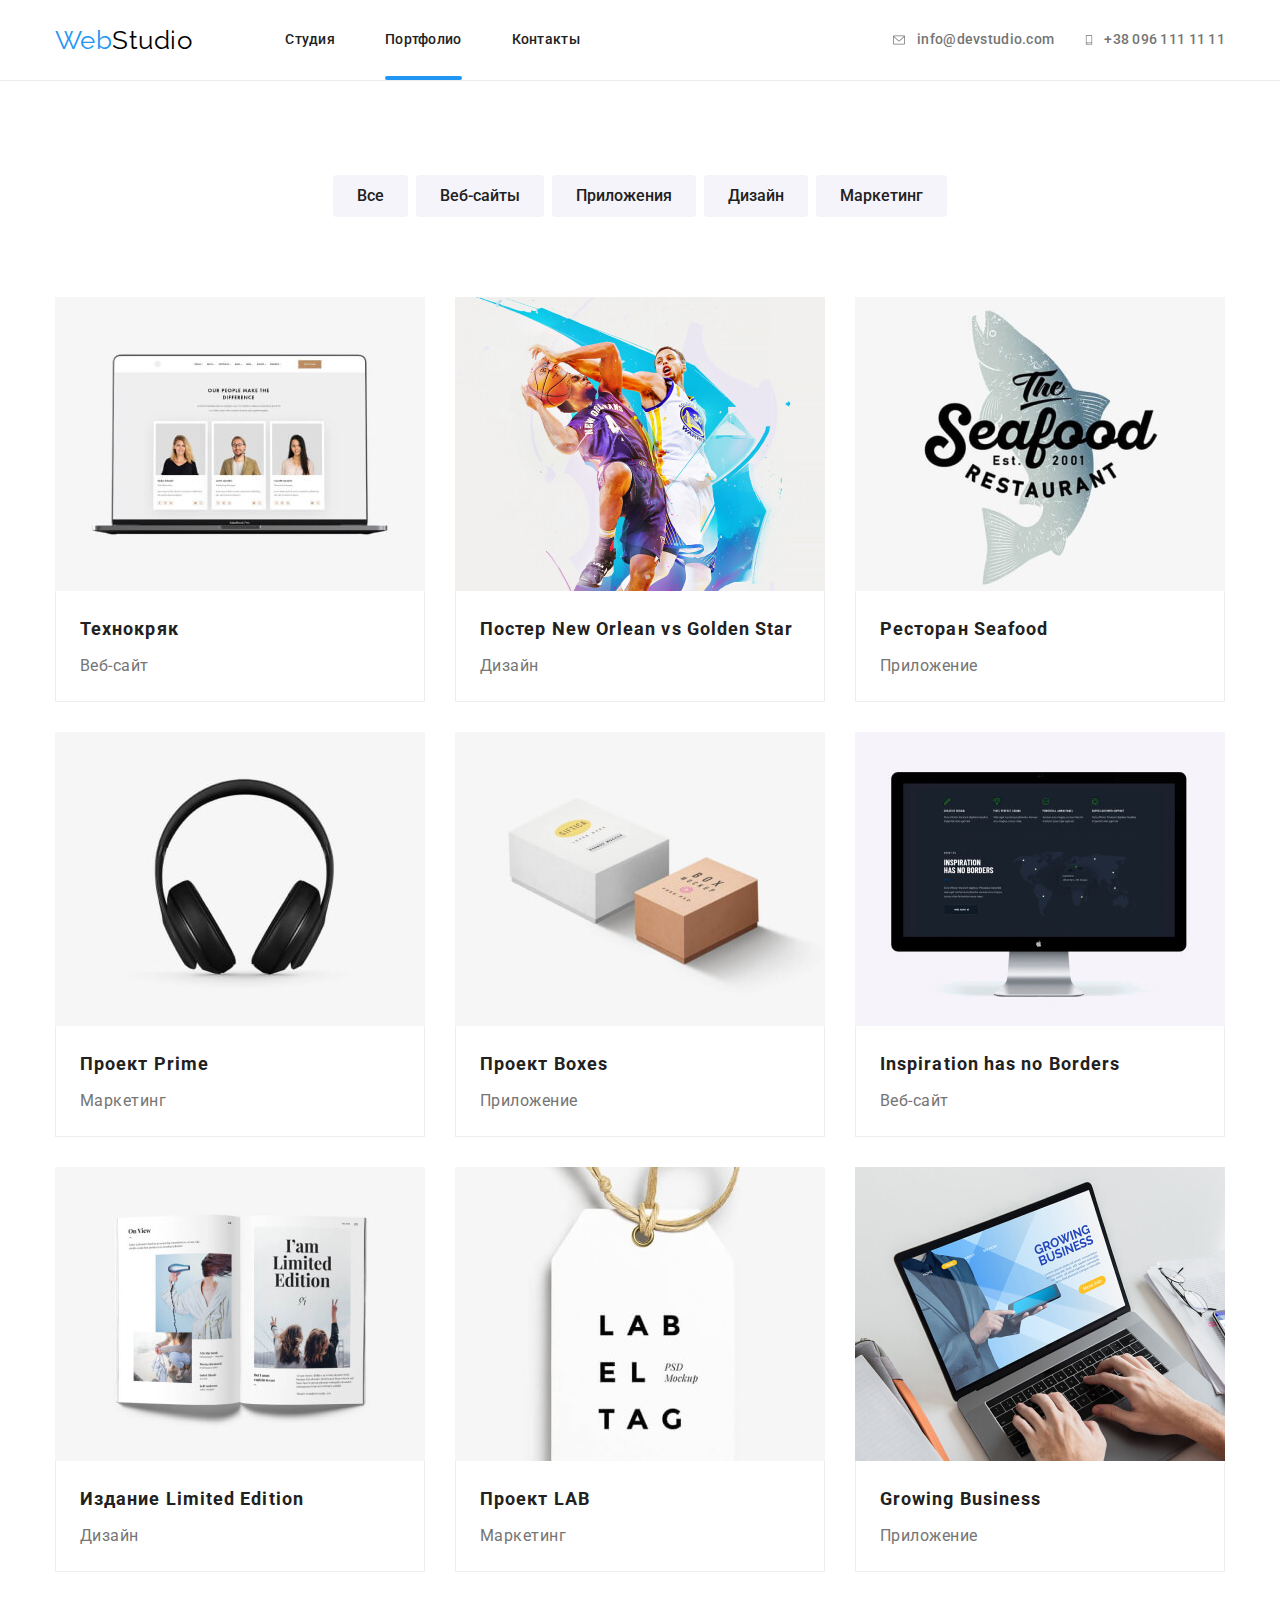
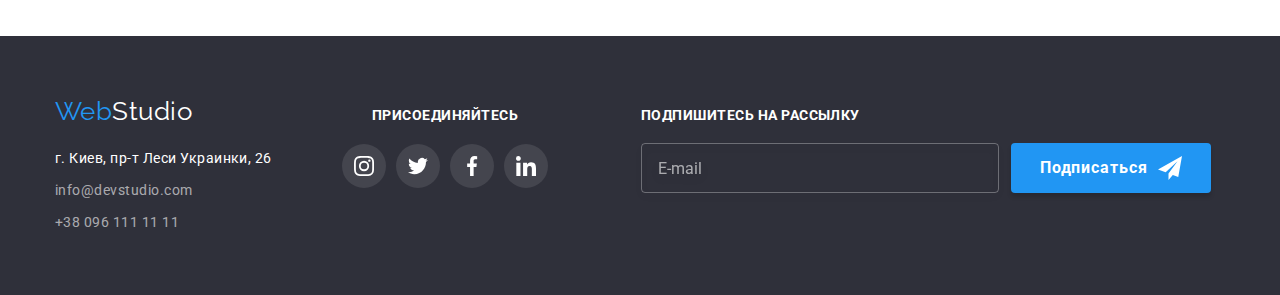
==== commit 176bd8b2: "almost done" ====
--- a/portfolio.html
+++ b/portfolio.html
@@ -303,54 +303,59 @@
         </section>
     </main>
     <!--Подвал-->
-    <!-- <footer class="footer">
+    <footer class="footer">
         <div class="container">
+          <div class="container-footer-items">
             <div class="container-address">
-                <a lang="en" href="./index.html" class="logo link">Web<span
-                        class="logo__text--color-light">Studio</span></a>
-                <address class="address">
-                    <p class="text">г. Киев, пр-т Леси Украинки, 26</p>
-                    <ul class="address-list lists">
-                        <li class="item"><a href="mailto:info@devstudio.com" lang="en" class="link">info@devstudio.com</a>
-                        </li>
-                        <li class="item"><a href="tel:+380961111111" class="link">+38 096 111 11 11</a></li>
-                    </ul>
-                </address>
+              <a lang="en" href="./index.html" class="logo link">Web<span class="logo__text--color-light">Studio</span></a>
+              <address class="address">
+                <p class="address__text">г. Киев, пр-т Леси Украинки, 26</p>
+                <ul class="address__list lists">
+                  <li class="address__list__item"><a href="mailto:info@devstudio.com" lang="en"
+                      class="address__list__link link">info@devstudio.com</a>
+                  </li>
+                  <li class="address__list__item"><a href="tel:+380961111111" class="address__list__link link">+38 096 111
+                      11
+                      11</a></li>
+                </ul>
+              </address>
             </div>
             <div class="container-social">
-                <p class="footer-social-text">присоединяйтесь</p>
-                <ul class="footer-social-list lists">
-                    <li class="footer-social-item"><a href="/" class="footer-social-link"><svg class="footer-social-icon"
-                                width="20px" height="20px">
-                                <use href="./images/icons.svg#icon-footer_instagram"></use>
-                            </svg></a></li>
-                    <li class="footer-social-item"><a href="/" class="footer-social-link"><svg class="footer-social-icon"
-                                width="20px" height="20px">
-                                <use href="./images/icons.svg#icon-footer_twitter"></use>
-                            </svg></a></li>
-                    <li class="footer-social-item"><a href="/" class="footer-social-link"><svg class="footer-social-icon"
-                                width="20px" height="20px">
-                                <use href="./images/icons.svg#icon-footer_facebook"></use>
-                            </svg></a></li>
-                    <li class="footer-social-item"><a href="/" class="footer-social-link"><svg class="footer-social-icon"
-                                width="20px" height="20px">
-                                <use href="./images/icons.svg#icon-footer_linkedin"></use>
-                            </svg></a></li>
-                </ul>
+              <p class="footer-social-text">присоединяйтесь</p>
+              <ul class="footer-social-list lists">
+                <li class="footer-social-item"><a href="/" class="footer-social-link"><svg class="footer-social-icon"
+                      width="20px" height="20px">
+                      <use href="./images/icons.svg#icon-footer_instagram"></use>
+                    </svg></a></li>
+                <li class="footer-social-item"><a href="/" class="footer-social-link"><svg class="footer-social-icon"
+                      width="20px" height="20px">
+                      <use href="./images/icons.svg#icon-footer_twitter"></use>
+                    </svg></a></li>
+                <li class="footer-social-item"><a href="/" class="footer-social-link"><svg class="footer-social-icon"
+                      width="20px" height="20px">
+                      <use href="./images/icons.svg#icon-footer_facebook"></use>
+                    </svg></a></li>
+                <li class="footer-social-item"><a href="/" class="footer-social-link"><svg class="footer-social-icon"
+                      width="20px" height="20px">
+                      <use href="./images/icons.svg#icon-footer_linkedin"></use>
+                    </svg></a></li>
+              </ul>
             </div>
             <div class="container-footer-form">
-                <form class="footer-form">
-                    <label for="email" class="footer-form-text">Подпишитесь на рассылку</label>
-                    <input class="footer-form-input" id="email" type="email" name="footer-user-email" placeholder="E-mail"
-                        required>
-                    <button type="submit" class="btn">Подписаться<svg class="footer-form-icon" width="24" height="24">
-                            <use href="./images/icons.svg#icon-icon-send"></use>
-                        </svg></button>
-                </form>
-            </div>
+              <form class="footer-form">
+                <label for="email" class="footer-form-text">Подпишитесь на рассылку</label>
+                <input class="footer-form-input" id="email" type="email" name="footer-user-email" placeholder="E-mail"
+                  required>
+                <button type="submit" class="btn">Подписаться<svg class="footer-form-icon" width="24" height="24">
+                    <use href="./images/icons.svg#icon-icon-send"></use>
+                  </svg></button>
+              </form>
+            </div>
+      
+          </div>
         </div>
-    </footer> -->
-    <script src="./menu.js"></script>
+      </footer>
+        <script src="./menu.js"></script>
 </body>
 
 </html>--- a/css/main.min.css
+++ b/css/main.min.css
@@ -1 +1 @@
-:root{--primary-text-color: #757575;--title-text-color: #212121;--accent-color: #2196f3;--white-color: #ffffff;--black-color: #000000;--bg-color: #ffffff;--modal-bg-color: #ffffff;--hero-bg-color: #2f303a;--section-second-color: #f5f4fa;--address-link-color: rgba(255, 255, 255, 0.6)}h1,h2,h3,h4,h5,h6,p{margin:0}ul{padding:0;margin:0}img{display:block;max-width:100%}body{font-family:"Roboto",sans-serif;letter-spacing:.03em;background-color:var(--bg-color);color:var(--primary-text-color)}.lists{list-style:none}.link{text-decoration:none}.visually-hidden{position:absolute;width:1px;height:1px;margin:-1px;border:0;padding:0;white-space:nowrap;clip-path:inset(100%);clip:rect(0 0 0 0);overflow:hidden;opacity:0}.container{width:100%;margin-left:auto;margin-right:auto;padding:0 15px}@media screen and (min-width: 480px){.container{max-width:480px}}@media screen and (min-width: 768px){.container{max-width:768px}}@media screen and (min-width: 1200px){.container{max-width:1200px}}.section{padding-top:60px;padding-bottom:60px}@media screen and (min-width: 1200px){.section{padding-top:94px;padding-bottom:94px}}.section--second-color{background-color:var(--section-second-color)}.logo{display:block;font-family:Raleway,sans-serif;font-size:26px;line-height:1.19;color:var(--accent-color)}.logo__text--color-dark{color:var(--black-color)}.logo__text--color-light{color:var(--white-color)}.current{position:relative;color:var(--accent-color)}.current::after{content:"";position:absolute;bottom:0;left:0;width:100%;height:4px;background-color:var(--accent-color);border-radius:2px}.title{margin-bottom:30px;font-weight:700;font-size:28px;line-height:1.18;text-align:center;letter-spacing:.03em;color:var(--title-text-color)}@media screen and (min-width: 1200px){.title{margin-bottom:50px;font-size:36px}}.btn{display:flex;align-items:center;justify-content:center;height:50px;padding:0;margin:0 auto;min-width:200px;border-radius:4px;border-color:rgba(0,0,0,0);font-family:inherit;font-weight:700;font-size:16px;line-height:1.88;letter-spacing:.06em;background-color:var(--accent-color);color:var(--white-color);cursor:pointer;box-shadow:0px 4px 4px rgba(0,0,0,.15);transition:background-color 250ms cubic-bezier(0.4, 0, 0.2, 1)}.btn:hover,.btn:focus{background-color:#188ce8}.filter-btns{padding:6px 22px;border-radius:4px;border-color:rgba(0,0,0,0);font-family:Roboto,sans-serif;font-weight:500;font-size:16px;line-height:1.62;background-color:var(--section-second-color);color:var(--title-text-color);transition:background-color 250ms cubic-bezier(0.4, 0, 0.2, 1),box-shadow 250ms cubic-bezier(0.4, 0, 0.2, 1)}.filter-btns:hover,.filter-btns:focus{background-color:var(--accent-color);color:var(--white-color);box-shadow:0px 3px 1px rgba(0,0,0,.1),0px 1px 2px rgba(0,0,0,.08),0px 2px 2px rgba(0,0,0,.12);cursor:pointer}.backdrop{position:fixed;top:0;left:0;width:100%;height:100%;z-index:1;background-color:rgba(0,0,0,.2);transition:opacity 250ms cubic-bezier(0.4, 0, 0.2, 1),visibility 250ms cubic-bezier(0.4, 0, 0.2, 1)}.backdrop.is-hidden{visibility:hidden;opacity:0;pointer-events:none}.modal{position:absolute;top:50%;left:50%;transform:translate(-50%, -50%);padding:40px;background-color:var(--modal-bg-color);box-shadow:0px 1px 3px rgba(0,0,0,.12),0px 1px 1px rgba(0,0,0,.14),0px 2px 1px rgba(0,0,0,.2);border-radius:4px;transition:transform 250ms cubic-bezier(0.4, 0, 0.2, 1)}@media screen and (min-width: 480px){.modal{min-width:450px;min-height:609px}}@media screen and (min-width: 1200px){.modal{min-width:528px;min-height:581px}}.backdrop.is-hidden .modal{transform:translate(500px, 500px)}.close-button{position:absolute;top:8px;right:8px;display:flex;justify-content:center;align-items:center;width:30px;height:30px;border-radius:50%;background:#fff;border:1px solid rgba(0,0,0,.1);cursor:pointer;transition:fill 250ms cubic-bezier(0.4, 0, 0.2, 1)}.close-button:hover{fill:var(--accent-color)}.modal-title{margin-bottom:12px;font-weight:700;font-size:20px;line-height:1.5;text-align:center;color:var(--title-text-color)}@media screen and (min-width: 1200px){.modal-title{line-height:1.15}}.modal-field{margin-bottom:10px}.modal-field.comment{margin-bottom:20px}.modal-label{display:block;margin-bottom:4px;font-size:12px;line-height:1.17;letter-spacing:.01em}.input-field{position:relative}.modal-input{padding-left:42px;width:100%;height:40px;border:1px solid rgba(33,33,33,.2);border-radius:4px;background-color:rgba(0,0,0,0);outline:rgba(0,0,0,0);transition:border-color 250ms cubic-bezier(0.4, 0, 0.2, 1)}.modal-input:focus{border-color:var(--accent-color)}.input-icon{position:absolute;top:50%;left:12px;transform:translateY(-50%);transition:fill 250ms cubic-bezier(0.4, 0, 0.2, 1)}.modal-input:focus+.input-icon{fill:var(--accent-color)}.modal-textarea{padding:12px 16px;width:100%;height:120px;resize:none;border:1px solid rgba(33,33,33,.2);border-radius:4px;outline:rgba(0,0,0,0);transition:border-color 250ms cubic-bezier(0.4, 0, 0.2, 1)}.modal-textarea:focus{border-color:var(--accent-color)}.modal-textarea::placeholder{font-weight:400;font-size:12px;line-height:1.17;letter-spacing:.01em;color:rgba(117,117,117,.5)}.modal-field.checkbox{margin-bottom:30px}.check-text{display:flex;justify-content:center;align-items:center;font-size:12px;line-height:1.17}@media screen and (min-width: 480px){.check-text{min-width:384px}}@media screen and (min-width: 1200px){.check-text{font-size:14px;line-height:1.71}}.check-text a{color:var(--accent-color)}.check-text span{position:relative;margin-right:8px}.icon-check{display:block;transition:opacity 250ms cubic-bezier(0.4, 0, 0.2, 1)}.input-check:checked+.check-text .icon-check{opacity:0}.icon-checked{display:block;position:absolute;top:0;left:0;opacity:0;transition:opacity 250ms cubic-bezier(0.4, 0, 0.2, 1)}.input-check:checked+.check-text .icon-checked{opacity:1}.header{border-bottom:1px solid #ececec}@media screen and (max-width: 767px){.header{padding-top:10px;padding-bottom:10px}}.nav{display:flex;align-items:center}.site-nav{display:none}@media screen and (min-width: 768px){.site-nav{display:flex;margin-left:88px}}@media screen and (min-width: 1200px){.site-nav{margin-left:93px}}.site-nav__item+.site-nav__item{margin-left:50px}.site-nav__link{display:block;padding-top:32px;padding-bottom:32px;font-weight:500;font-size:14px;line-height:1.14;letter-spacing:.02em;color:var(--title-text-color);transition:color 250ms cubic-bezier(0.4, 0, 0.2, 1)}.site-nav__link:hover,.site-nav__link:focus{color:var(--accent-color)}.auth-nav{display:none}@media screen and (min-width: 768px){.auth-nav{display:flex;flex-direction:column;margin-left:auto}}@media screen and (min-width: 1200px){.auth-nav{flex-direction:row}}.auth-nav__link{display:flex;align-items:center;font-weight:500;font-size:12px;line-height:1.17;letter-spacing:.02em;color:var(--primary-text-color);transition:color 250ms cubic-bezier(0.4, 0, 0.2, 1)}.auth-nav__link:hover,.auth-nav__link:focus{color:var(--accent-color)}@media screen and (min-width: 1200px){.auth-nav__link{padding-top:32px;padding-bottom:32px;font-size:14px;line-height:1.14}}.auth-nav__item+.auth-nav__item{margin-top:10px}@media screen and (min-width: 1200px){.auth-nav__item+.auth-nav__item{margin-top:0;margin-left:30px}}.auth-nav__icon{fill:currentColor;margin-right:8px}@media screen and (min-width: 1200px){.auth-nav__icon{margin-right:10px}}.menu-open-btn{display:block;margin-left:auto;outline:rgba(0,0,0,0);background-color:rgba(0,0,0,0);border-color:rgba(0,0,0,0);transition:fill 250ms cubic-bezier(0.4, 0, 0.2, 1)}.menu-open-btn:hover,.menu-open-btn:focus{fill:var(--accent-color)}@media screen and (min-width: 768px){.menu-open-btn{display:none}}@media screen and (max-width: 767px){.mob-menu{position:fixed;top:0;left:0;width:100vw;height:100vh;padding:48px 40px;background-color:#fff}}@media screen and (min-width: 768px){.mob-menu{display:none}}.is-hidden{visibility:hidden;opacity:0;pointer-events:none}.menu-close-btn{position:absolute;top:10px;right:15px;outline:rgba(0,0,0,0);background-color:rgba(0,0,0,0);border-color:rgba(0,0,0,0);transition:fill 250ms cubic-bezier(0.4, 0, 0.2, 1)}.menu-close-btn:hover,.menu-close-btn:focus{fill:var(--accent-color)}.mob-menu__item+.mob-menu__item{margin-top:32px}.mob-menu__link{font-weight:500;font-size:40px;line-height:1.17;letter-spacing:.02em;color:#212121;transition:color 250ms cubic-bezier(0.4, 0, 0.2, 1)}.mob-menu__link:hover,.mob-menu__link:focus{color:#2196f3}.mob-menu__link-current{color:var(--accent-color)}.mob-connect{margin-top:302px}.mob-connect__item+.mob-connect__item{margin-top:32px}.mob-connect__tel{font-weight:500;font-size:34px;line-height:1.17;letter-spacing:.02em;color:var(--accent-color)}.mob-connect__mail{color:inherit;font-weight:500;font-size:24px;line-height:1.17;letter-spacing:.02em}.mob-social{display:flex;flex-wrap:wrap;margin-top:64px}.mob-social__item+.mob-social__item{margin-left:10px}.mob-social__item:not(:last-child):after{content:"";margin-left:10px;border-right:1px solid rgba(33,33,33,.2)}.mob-social__link{font-weight:500;font-size:18px;line-height:1.22;letter-spacing:.02em;color:#2196f3}.hero-overlay{margin-left:auto;margin-right:auto;padding-top:118px;padding-bottom:118px;max-width:480px;background-color:var(--hero-bg-color);background-image:linear-gradient(to right, rgba(47, 48, 58, 0.4), rgba(47, 48, 58, 0.4)),url("../images/mobile/hero.jpg");background-position:center;background-size:cover}@media(min-device-pixel-ratio: 2),(min-resolution: 192dpi),(min-resolution: 2dppx){.hero-overlay{background-image:linear-gradient(to right, rgba(47, 48, 58, 0.4), rgba(47, 48, 58, 0.4)),url("../images/mobile/hero2x.jpg")}}@media screen and (min-width: 768px){.hero-overlay{max-width:768px;background-image:linear-gradient(to right, rgba(47, 48, 58, 0.4), rgba(47, 48, 58, 0.4)),url("../images/tablet/hero-tablet.jpg")}}@media screen and (min-width: 768px)and (min-device-pixel-ratio: 2),screen and (min-width: 768px)and (min-resolution: 192dpi),screen and (min-width: 768px)and (min-resolution: 2dppx){.hero-overlay{background-image:linear-gradient(to right, rgba(47, 48, 58, 0.4), rgba(47, 48, 58, 0.4)),url("../images/tablet/hero-tablet2x.jpg")}}@media screen and (min-width: 1200px){.hero-overlay{padding-top:200px;padding-bottom:200px;max-width:1600px;background-image:linear-gradient(to right, rgba(47, 48, 58, 0.4), rgba(47, 48, 58, 0.4)),url("../images/desktop/hero-desktop.jpg")}}@media screen and (min-width: 1200px)and (min-device-pixel-ratio: 2),screen and (min-width: 1200px)and (min-resolution: 192dpi),screen and (min-width: 1200px)and (min-resolution: 2dppx){.hero-overlay{background-image:linear-gradient(to right, rgba(47, 48, 58, 0.4), rgba(47, 48, 58, 0.4)),url("../images/desktop/hero-desktop2x.jpg")}}.hero-title{margin-bottom:30px;font-weight:900;font-size:26px;line-height:1.62;text-align:center;letter-spacing:.06em;text-transform:uppercase;text-align:center;color:var(--white-color)}@media screen and (min-width: 768px){.hero-title{max-width:360px;margin-left:auto;margin-right:auto}}@media screen and (min-width: 1200px){.hero-title{max-width:696px;font-size:44px;line-height:1.36}}@media screen and (min-width: 1200px){.section.features{padding-bottom:0}}.features-list{display:flex;flex-wrap:wrap;gap:30px}.features-list__item{width:100%}@media screen and (min-width: 768px){.features-list__item{width:calc((100% - 30px)/2)}}@media screen and (min-width: 1200px){.features-list__item{width:calc((100% - 90px)/4)}}.features-list__icon{display:flex;justify-content:center;align-items:center;margin-bottom:30px;height:120px;background-color:var(--section-second-color);border-radius:4px}@media screen and (min-width: 480px){.features-list__icon{max-width:450px}}.features-list__title{margin-bottom:10px;font-weight:700;font-size:14px;line-height:1.14;text-align:center;text-transform:uppercase;color:var(--title-text-color)}@media screen and (min-width: 768px){.features-list__title{text-align:left}}.features-list__text{font-size:14px;line-height:1.71}@media screen and (max-width: 1199px){.section.about{display:none}}.about-list{display:flex;justify-content:space-between}.about-list__item{position:relative}.about-list__overlay{position:absolute;bottom:0;width:100%;height:70px;display:flex;justify-content:center;align-items:center;font-weight:700;font-size:14px;line-height:1.14;text-transform:uppercase;color:var(--white-color);background-color:rgba(47,48,58,.8)}.team-list{display:flex;flex-wrap:wrap;justify-content:center;align-content:center;gap:30px}.team-list__item{width:100%;background-color:var(--bg-color);box-shadow:0px 1px 3px rgba(0,0,0,.12),0px 1px 1px rgba(0,0,0,.14),0px 2px 1px rgba(0,0,0,.2);border-radius:0px 0px 4px 4px}@media screen and (min-width: 768px){.team-list__item{width:calc((100% - 30px)/2)}}@media screen and (min-width: 1200px){.team-list__item{width:calc((100% - 90px)/4)}}.team-list__card{padding-top:30px;padding-bottom:24px}@media screen and (min-width: 1200px){.team-list__card{padding-bottom:30px}}.team-list__title{padding-bottom:10px;font-weight:500;font-size:16px;line-height:1.19;text-align:center;color:var(--title-text-color)}.team-list__text{font-size:16px;line-height:1.19;text-align:center}.social-list{display:flex;margin-top:16px;justify-content:center}.social-list__item{width:44px;height:44px}.social-list__item+.social-list__item{margin-left:10px}.social-list__link{width:100%;height:100%;background-color:var(--white-color);display:flex;align-items:center;justify-content:center;border-radius:50%;transition:background-color 250ms cubic-bezier(0.4, 0, 0.2, 1)}.social-list__link:hover,.social-list__link:focus{background-color:var(--accent-color)}.social-list__icon{fill:#afb1b8;transition:fill 250ms cubic-bezier(0.4, 0, 0.2, 1)}.social-list__link:hover .social-list__icon,.social-list__link:focus .social-list__icon{fill:var(--white-color)}.clients{display:flex;flex-wrap:wrap;justify-content:center;align-content:center;gap:30px}.clients__item{width:calc((100% - 30px)/2);height:92px}@media screen and (min-width: 768px){.clients__item{width:calc((100% - 60px)/3)}}@media screen and (min-width: 1200px){.clients__item{width:calc((100% - 150px)/6)}}.clients__link{width:100%;height:100%;display:flex;justify-content:center;align-items:center;border:1px solid #afb1b8;border-radius:4px;transition:border 250ms cubic-bezier(0.4, 0, 0.2, 1)}.clients__link:hover,.clients__link:focus{border:1px solid var(--accent-color)}.clients__icon{fill:#afb1b8;transition:fill 250ms cubic-bezier(0.4, 0, 0.2, 1)}.clients__link:hover .clients__icon,.clients__link:focus .clients__icon{fill:var(--accent-color)}.footer{padding-top:60px;padding-bottom:60px;background-color:var(--hero-bg-color)}.address{display:block;width:231px;margin-top:20px}.address .text{font-size:14px;line-height:1.71;font-style:normal;color:var(--white-color)}.address-list .link{font-style:normal;font-size:14px;line-height:1.71;color:var(--address-link-color)}.address-list>.item{padding-top:9px}.footer .container{display:flex;align-items:baseline}.container-address{width:231px}.container-social{width:206px;margin-left:70px;align-items:flex-start}.footer-social-text,.footer-form-text{display:block;margin-bottom:20px;font-weight:700;font-size:14px;line-height:1.14;letter-spacing:.03em;text-transform:uppercase;color:var(--white-color)}.footer-social-list{display:flex;justify-content:center}.footer-social-item{width:44px;height:44px}.footer-social-item+.footer-social-item{margin-left:10px}.footer-social-link{width:100%;height:100%;display:flex;justify-content:center;align-items:center;background-color:rgba(255,255,255,.1);border-radius:50%;transition:background-color 250ms cubic-bezier(0.4, 0, 0.2, 1)}.footer-social-link:hover,.footer-social-link:focus{background-color:var(--accent-color)}.footer-social-icon{fill:var(--white-color)}.container-footer-form{width:570px;margin-left:93px}.footer-form{display:flex;flex-wrap:wrap;align-content:center}.footer-form-input{min-width:358px;height:50px;padding-left:16px;margin-right:12px;font-size:16px;line-height:1.25;letter-spacing:.03em;color:rgba(255,255,255,.6);background-color:rgba(0,0,0,0);border:1px solid rgba(255,255,255,.3);filter:drop-shadow(0px 4px 4px rgba(0, 0, 0, 0.15));border-radius:4px}.footer-form-input::placeholder{font-size:16px;line-height:1.25;letter-spacing:.03em;color:rgba(255,255,255,.6)}.footer-form-icon{margin-left:10px}.filter{display:flex;flex-wrap:wrap;margin-bottom:40px}@media screen and (min-width: 768px){.filter{justify-content:center;margin-bottom:30px}}@media screen and (min-width: 1200px){.filter{flex-wrap:nowrap;justify-content:center;margin-bottom:50px}}.filter_item{margin-right:8px}@media screen and (max-width: 767px){.filter_item{margin-bottom:15px}}.filter_item:last-child{margin-right:0}.cards__overlay{display:none}.cards{display:flex;flex-wrap:wrap}@media screen and (min-width: 768px){.cards{margin-left:-30px;margin-bottom:-30px}}.card-box{padding:20px 24px;border:1px solid #eee;border-top:none}@media screen and (min-width: 768px)and (max-width: 1199px){.card-box-first{padding:20px 24px 56px}}.card-box__tittle{margin-bottom:4px;font-weight:700;font-size:18px;line-height:2;letter-spacing:.06em;color:var(--title-text-color)}.card-box__text{font-size:16px;line-height:1.88}.cards__item{max-width:450;transition:box-shadow 250ms cubic-bezier(0.4, 0, 0.2, 1)}.cards__item:hover{box-shadow:0px 1px 1px rgba(0,0,0,.12),0px 4px 4px rgba(0,0,0,.06),1px 4px 6px rgba(0,0,0,.16);cursor:pointer}@media screen and (min-width: 768px){.cards__item{max-width:354px;margin-left:30px;margin-top:30px}}@media screen and (min-width: 1200px){.cards__item{max-width:370px}}@media screen and (max-width: 767px){.cards__item+.cards__item{margin-top:30px}}/*# sourceMappingURL=main.min.css.map */+:root{--primary-text-color: #757575;--title-text-color: #212121;--accent-color: #2196f3;--white-color: #ffffff;--black-color: #000000;--bg-color: #ffffff;--modal-bg-color: #ffffff;--hero-bg-color: #2f303a;--section-second-color: #f5f4fa;--address-link-color: rgba(255, 255, 255, 0.6)}h1,h2,h3,h4,h5,h6,p{margin:0}ul{padding:0;margin:0}img{display:block;max-width:100%}body{font-family:"Roboto",sans-serif;letter-spacing:.03em;background-color:var(--bg-color);color:var(--primary-text-color)}.lists{list-style:none}.link{text-decoration:none}.visually-hidden{position:absolute;width:1px;height:1px;margin:-1px;border:0;padding:0;white-space:nowrap;clip-path:inset(100%);clip:rect(0 0 0 0);overflow:hidden;opacity:0}.container{width:100%;margin-left:auto;margin-right:auto;padding:0 15px}@media screen and (min-width: 480px){.container{max-width:480px}}@media screen and (min-width: 768px){.container{max-width:768px}}@media screen and (min-width: 1200px){.container{max-width:1200px}}.section{padding-top:60px;padding-bottom:60px}@media screen and (min-width: 1200px){.section{padding-top:94px;padding-bottom:94px}}.section--second-color{background-color:var(--section-second-color)}.logo{display:block;font-family:Raleway,sans-serif;font-size:24px;line-height:1.17;color:var(--accent-color)}@media screen and (min-width: 1200px){.logo{font-size:26px;line-height:1.19}}.logo__text--color-dark{color:var(--black-color)}.logo__text--color-light{color:var(--white-color)}.current{position:relative;color:var(--accent-color)}.current::after{content:"";position:absolute;bottom:0;left:0;width:100%;height:4px;background-color:var(--accent-color);border-radius:2px}.title{margin-bottom:30px;font-weight:700;font-size:28px;line-height:1.18;text-align:center;letter-spacing:.03em;color:var(--title-text-color)}@media screen and (min-width: 1200px){.title{margin-bottom:50px;font-size:36px}}.btn{display:flex;align-items:center;justify-content:center;height:50px;padding:0;margin:0 auto;min-width:200px;border-radius:4px;border-color:rgba(0,0,0,0);font-family:inherit;font-weight:700;font-size:16px;line-height:1.88;letter-spacing:.06em;background-color:var(--accent-color);color:var(--white-color);cursor:pointer;box-shadow:0px 4px 4px rgba(0,0,0,.15);transition:background-color 250ms cubic-bezier(0.4, 0, 0.2, 1)}.btn:hover,.btn:focus{background-color:#188ce8}.filter-btns{padding:6px 22px;border-radius:4px;border-color:rgba(0,0,0,0);font-family:Roboto,sans-serif;font-weight:500;font-size:16px;line-height:1.62;background-color:var(--section-second-color);color:var(--title-text-color);transition:background-color 250ms cubic-bezier(0.4, 0, 0.2, 1),box-shadow 250ms cubic-bezier(0.4, 0, 0.2, 1)}.filter-btns:hover,.filter-btns:focus{background-color:var(--accent-color);color:var(--white-color);box-shadow:0px 3px 1px rgba(0,0,0,.1),0px 1px 2px rgba(0,0,0,.08),0px 2px 2px rgba(0,0,0,.12);cursor:pointer}.backdrop{position:fixed;top:0;left:0;width:100%;height:100%;z-index:1;background-color:rgba(0,0,0,.2);transition:opacity 250ms cubic-bezier(0.4, 0, 0.2, 1),visibility 250ms cubic-bezier(0.4, 0, 0.2, 1)}.backdrop.is-hidden{visibility:hidden;opacity:0;pointer-events:none}.modal{position:absolute;top:50%;left:50%;transform:translate(-50%, -50%);padding:40px;background-color:var(--modal-bg-color);box-shadow:0px 1px 3px rgba(0,0,0,.12),0px 1px 1px rgba(0,0,0,.14),0px 2px 1px rgba(0,0,0,.2);border-radius:4px;transition:transform 250ms cubic-bezier(0.4, 0, 0.2, 1)}@media screen and (min-width: 480px){.modal{min-width:450px;min-height:609px}}@media screen and (min-width: 1200px){.modal{min-width:528px;min-height:581px}}.backdrop.is-hidden .modal{transform:translate(500px, 500px)}.close-button{position:absolute;top:8px;right:8px;display:flex;justify-content:center;align-items:center;width:30px;height:30px;border-radius:50%;background:#fff;border:1px solid rgba(0,0,0,.1);cursor:pointer;transition:fill 250ms cubic-bezier(0.4, 0, 0.2, 1)}.close-button:hover{fill:var(--accent-color)}.modal-title{margin-bottom:12px;font-weight:700;font-size:20px;line-height:1.5;text-align:center;color:var(--title-text-color)}@media screen and (min-width: 1200px){.modal-title{line-height:1.15}}.modal-field{margin-bottom:10px}.modal-field.comment{margin-bottom:20px}.modal-label{display:block;margin-bottom:4px;font-size:12px;line-height:1.17;letter-spacing:.01em}.input-field{position:relative}.modal-input{padding-left:42px;width:100%;height:40px;border:1px solid rgba(33,33,33,.2);border-radius:4px;background-color:rgba(0,0,0,0);outline:rgba(0,0,0,0);transition:border-color 250ms cubic-bezier(0.4, 0, 0.2, 1)}.modal-input:focus{border-color:var(--accent-color)}.input-icon{position:absolute;top:50%;left:12px;transform:translateY(-50%);transition:fill 250ms cubic-bezier(0.4, 0, 0.2, 1)}.modal-input:focus+.input-icon{fill:var(--accent-color)}.modal-textarea{padding:12px 16px;width:100%;height:120px;resize:none;border:1px solid rgba(33,33,33,.2);border-radius:4px;outline:rgba(0,0,0,0);transition:border-color 250ms cubic-bezier(0.4, 0, 0.2, 1)}.modal-textarea:focus{border-color:var(--accent-color)}.modal-textarea::placeholder{font-weight:400;font-size:12px;line-height:1.17;letter-spacing:.01em;color:rgba(117,117,117,.5)}.modal-field.checkbox{margin-bottom:30px}.check-text{display:flex;justify-content:center;align-items:center;font-size:12px;line-height:1.17}@media screen and (min-width: 480px){.check-text{min-width:384px}}@media screen and (min-width: 1200px){.check-text{font-size:14px;line-height:1.71}}.check-text a{color:var(--accent-color)}.check-text span{position:relative;margin-right:8px}.icon-check{display:block;transition:opacity 250ms cubic-bezier(0.4, 0, 0.2, 1)}.input-check:checked+.check-text .icon-check{opacity:0}.icon-checked{display:block;position:absolute;top:0;left:0;opacity:0;transition:opacity 250ms cubic-bezier(0.4, 0, 0.2, 1)}.input-check:checked+.check-text .icon-checked{opacity:1}.header{border-bottom:1px solid #ececec}@media screen and (max-width: 767px){.header{padding-top:10px;padding-bottom:10px}}.nav{display:flex;align-items:center}.site-nav{display:none}@media screen and (min-width: 768px){.site-nav{display:flex;margin-left:88px}}@media screen and (min-width: 1200px){.site-nav{margin-left:93px}}.site-nav__item+.site-nav__item{margin-left:50px}.site-nav__link{display:block;padding-top:32px;padding-bottom:32px;font-weight:500;font-size:14px;line-height:1.14;letter-spacing:.02em;color:var(--title-text-color);transition:color 250ms cubic-bezier(0.4, 0, 0.2, 1)}.site-nav__link:hover,.site-nav__link:focus{color:var(--accent-color)}.auth-nav{display:none}@media screen and (min-width: 768px){.auth-nav{display:flex;flex-direction:column;margin-left:auto}}@media screen and (min-width: 1200px){.auth-nav{flex-direction:row}}.auth-nav__link{display:flex;align-items:center;font-weight:500;font-size:12px;line-height:1.17;letter-spacing:.02em;color:var(--primary-text-color);transition:color 250ms cubic-bezier(0.4, 0, 0.2, 1)}.auth-nav__link:hover,.auth-nav__link:focus{color:var(--accent-color)}@media screen and (min-width: 1200px){.auth-nav__link{padding-top:32px;padding-bottom:32px;font-size:14px;line-height:1.14}}.auth-nav__item+.auth-nav__item{margin-top:10px}@media screen and (min-width: 1200px){.auth-nav__item+.auth-nav__item{margin-top:0;margin-left:30px}}.auth-nav__icon{fill:currentColor;margin-right:8px}@media screen and (min-width: 1200px){.auth-nav__icon{margin-right:10px}}.menu-open-btn{display:block;margin-left:auto;outline:rgba(0,0,0,0);background-color:rgba(0,0,0,0);border-color:rgba(0,0,0,0);transition:fill 250ms cubic-bezier(0.4, 0, 0.2, 1)}.menu-open-btn:hover,.menu-open-btn:focus{fill:var(--accent-color)}@media screen and (min-width: 768px){.menu-open-btn{display:none}}.mob-menu{z-index:555}@media screen and (max-width: 767px){.mob-menu{position:fixed;top:0;left:0;width:100vw;height:100vh;padding:48px 40px;background-color:#fff}}@media screen and (min-width: 768px){.mob-menu{display:none}}.mob-menu__container{display:flex;flex-direction:column;height:100%;justify-content:space-between}.is-hidden{visibility:hidden;opacity:0;pointer-events:none}.menu-close-btn{position:absolute;top:10px;right:15px;outline:rgba(0,0,0,0);background-color:rgba(0,0,0,0);border-color:rgba(0,0,0,0);transition:fill 250ms cubic-bezier(0.4, 0, 0.2, 1)}.menu-close-btn:hover,.menu-close-btn:focus{fill:var(--accent-color)}.mob-menu__item+.mob-menu__item{margin-top:32px}.mob-menu__link{font-weight:500;font-size:40px;line-height:1.17;letter-spacing:.02em;color:#212121;transition:color 250ms cubic-bezier(0.4, 0, 0.2, 1)}.mob-menu__link:hover,.mob-menu__link:focus{color:#2196f3}.mob-menu__link-current{color:var(--accent-color)}.mob-connect__item+.mob-connect__item{margin-top:32px}.mob-connect__tel{font-weight:500;font-size:34px;line-height:1.17;letter-spacing:.02em;color:var(--accent-color)}.mob-connect__mail{color:inherit;font-weight:500;font-size:24px;line-height:1.17;letter-spacing:.02em}.mob-social{display:flex;flex-wrap:wrap;margin-top:64px}.mob-social__item+.mob-social__item{margin-left:10px}.mob-social__item:not(:last-child):after{content:"";margin-left:10px;border-right:1px solid rgba(33,33,33,.2)}.mob-social__link{font-weight:500;font-size:18px;line-height:1.22;letter-spacing:.02em;color:#2196f3}.hero-overlay{margin-left:auto;margin-right:auto;padding-top:118px;padding-bottom:118px;max-width:480px;background-color:var(--hero-bg-color);background-image:linear-gradient(to right, rgba(47, 48, 58, 0.4), rgba(47, 48, 58, 0.4)),url("../images/mobile/hero.jpg");background-position:center;background-size:cover}@media(min-device-pixel-ratio: 2),(min-resolution: 192dpi),(min-resolution: 2dppx){.hero-overlay{background-image:linear-gradient(to right, rgba(47, 48, 58, 0.4), rgba(47, 48, 58, 0.4)),url("../images/mobile/hero2x.jpg")}}@media screen and (min-width: 768px){.hero-overlay{max-width:768px;background-image:linear-gradient(to right, rgba(47, 48, 58, 0.4), rgba(47, 48, 58, 0.4)),url("../images/tablet/hero-tablet.jpg")}}@media screen and (min-width: 768px)and (min-device-pixel-ratio: 2),screen and (min-width: 768px)and (min-resolution: 192dpi),screen and (min-width: 768px)and (min-resolution: 2dppx){.hero-overlay{background-image:linear-gradient(to right, rgba(47, 48, 58, 0.4), rgba(47, 48, 58, 0.4)),url("../images/tablet/hero-tablet2x.jpg")}}@media screen and (min-width: 1200px){.hero-overlay{padding-top:200px;padding-bottom:200px;max-width:1600px;background-image:linear-gradient(to right, rgba(47, 48, 58, 0.4), rgba(47, 48, 58, 0.4)),url("../images/desktop/hero-desktop.jpg")}}@media screen and (min-width: 1200px)and (min-device-pixel-ratio: 2),screen and (min-width: 1200px)and (min-resolution: 192dpi),screen and (min-width: 1200px)and (min-resolution: 2dppx){.hero-overlay{background-image:linear-gradient(to right, rgba(47, 48, 58, 0.4), rgba(47, 48, 58, 0.4)),url("../images/desktop/hero-desktop2x.jpg")}}.hero-title{margin-bottom:30px;font-weight:900;font-size:26px;line-height:1.62;text-align:center;letter-spacing:.06em;text-transform:uppercase;text-align:center;color:var(--white-color)}@media screen and (min-width: 768px){.hero-title{max-width:360px;margin-left:auto;margin-right:auto}}@media screen and (min-width: 1200px){.hero-title{max-width:696px;font-size:44px;line-height:1.36}}@media screen and (min-width: 1200px){.section.features{padding-bottom:0}}.features-list{display:flex;flex-wrap:wrap;gap:30px}.features-list__item{width:100%}@media screen and (min-width: 768px){.features-list__item{width:calc((100% - 30px)/2)}}@media screen and (min-width: 1200px){.features-list__item{width:calc((100% - 90px)/4)}}.features-list__icon{display:flex;justify-content:center;align-items:center;margin-bottom:30px;height:120px;background-color:var(--section-second-color);border-radius:4px}@media screen and (min-width: 480px){.features-list__icon{max-width:450px}}.features-list__title{margin-bottom:10px;font-weight:700;font-size:14px;line-height:1.14;text-align:center;text-transform:uppercase;color:var(--title-text-color)}@media screen and (min-width: 768px){.features-list__title{text-align:left}}.features-list__text{font-size:14px;line-height:1.71}@media screen and (max-width: 1199px){.section.about{display:none}}.about-list{display:flex;justify-content:space-between}.about-list__item{position:relative}.about-list__overlay{position:absolute;bottom:0;width:100%;height:70px;display:flex;justify-content:center;align-items:center;font-weight:700;font-size:14px;line-height:1.14;text-transform:uppercase;color:var(--white-color);background-color:rgba(47,48,58,.8)}.team-list{display:flex;flex-wrap:wrap;justify-content:center;align-content:center;gap:30px}.team-list__item{width:100%;background-color:var(--bg-color);box-shadow:0px 1px 3px rgba(0,0,0,.12),0px 1px 1px rgba(0,0,0,.14),0px 2px 1px rgba(0,0,0,.2);border-radius:0px 0px 4px 4px}@media screen and (min-width: 768px){.team-list__item{width:calc((100% - 30px)/2)}}@media screen and (min-width: 1200px){.team-list__item{width:calc((100% - 90px)/4)}}.team-list__card{padding-top:30px;padding-bottom:24px}@media screen and (min-width: 1200px){.team-list__card{padding-bottom:30px}}.team-list__title{padding-bottom:10px;font-weight:500;font-size:16px;line-height:1.19;text-align:center;color:var(--title-text-color)}.team-list__text{font-size:16px;line-height:1.19;text-align:center}.social-list{display:flex;margin-top:16px;justify-content:center}.social-list__item{width:44px;height:44px}.social-list__item+.social-list__item{margin-left:10px}.social-list__link{width:100%;height:100%;background-color:var(--white-color);display:flex;align-items:center;justify-content:center;border-radius:50%;transition:background-color 250ms cubic-bezier(0.4, 0, 0.2, 1)}.social-list__link:hover,.social-list__link:focus{background-color:var(--accent-color)}.social-list__icon{fill:#afb1b8;transition:fill 250ms cubic-bezier(0.4, 0, 0.2, 1)}.social-list__link:hover .social-list__icon,.social-list__link:focus .social-list__icon{fill:var(--white-color)}.clients{display:flex;flex-wrap:wrap;justify-content:center;align-content:center;gap:30px}.clients__item{width:calc((100% - 30px)/2);height:92px}@media screen and (min-width: 768px){.clients__item{width:calc((100% - 60px)/3)}}@media screen and (min-width: 1200px){.clients__item{width:calc((100% - 150px)/6)}}.clients__link{width:100%;height:100%;display:flex;justify-content:center;align-items:center;border:1px solid #afb1b8;border-radius:4px;transition:border 250ms cubic-bezier(0.4, 0, 0.2, 1)}.clients__link:hover,.clients__link:focus{border:1px solid var(--accent-color)}.clients__icon{fill:#afb1b8;transition:fill 250ms cubic-bezier(0.4, 0, 0.2, 1)}.clients__link:hover .clients__icon,.clients__link:focus .clients__icon{fill:var(--accent-color)}.footer{padding-top:60px;padding-bottom:60px;background-color:var(--hero-bg-color)}@media screen and (min-width: 768px){.container-footer-items{display:flex;flex-wrap:wrap;justify-content:center;align-items:baseline}}@media screen and (min-width: 1200px){.container-footer-items{flex-wrap:nowrap}}.container-address{text-align:center}@media screen and (min-width: 1200px){.container-address{text-align:left}}.address{margin-top:20px}.address__text{font-size:14px;font-style:normal;line-height:1.71;color:#fff}.address__list,.address__list__item+.address__list__item{margin-top:8px}.address__list__link{font-style:normal;font-size:14px;line-height:1.71;color:var(--address-link-color)}.container-social{margin-top:60px}@media screen and (min-width: 768px){.container-social{margin-top:0;margin-left:165px}}@media screen and (min-width: 1200px){.container-social{margin-left:70px}}.footer-social-text{margin-bottom:20px;font-weight:700;font-size:14px;line-height:1.14;text-align:center;text-transform:uppercase;color:#fff}.footer-social-list{display:flex;justify-content:center}.footer-social-item{width:44px;height:44px}.footer-social-item+.footer-social-item{margin-left:10px}.footer-social-link{width:100%;height:100%;display:flex;justify-content:center;align-items:center;background-color:rgba(255,255,255,.1);border-radius:50%;transition:background-color 250ms cubic-bezier(0.4, 0, 0.2, 1)}.footer-social-link:hover,.footer-social-link:focus{background-color:var(--accent-color)}.footer-social-icon{fill:var(--white-color)}.container-footer-form{margin-top:60px}@media screen and (min-width: 768px){.container-footer-form{display:block;width:450px;margin-left:auto;margin-right:auto}}@media screen and (min-width: 1200px){.container-footer-form{margin-top:0;margin-left:93px;width:570px}}@media screen and (min-width: 1200px){.footer-form{display:flex;flex-wrap:wrap}}.footer-form-text{display:block;margin-bottom:20px;font-weight:700;font-size:14px;line-height:16px;text-transform:uppercase;text-align:center;color:#fff}@media screen and (min-width: 1200px){.footer-form-text{text-align:left}}.footer-form-input{width:100%;height:50px;margin-bottom:20px;padding-left:16px;color:rgba(255,255,255,.6);background-color:rgba(0,0,0,0);border:1px solid rgba(255,255,255,.3);filter:drop-shadow(0px 4px 4px rgba(0, 0, 0, 0.15));border-radius:4px}.footer-form-input::placeholder{font-size:16px;line-height:1.25;color:rgba(255,255,255,.6)}@media screen and (min-width: 1200px){.footer-form-input{margin-bottom:0;margin-right:12px;width:358px}}@media screen and (min-width: 1200px){.footer-form-icon{margin-left:10px}}.filter{display:flex;flex-wrap:wrap;margin-bottom:40px}@media screen and (min-width: 768px){.filter{justify-content:center;margin-bottom:30px}}@media screen and (min-width: 1200px){.filter{flex-wrap:nowrap;justify-content:center;margin-bottom:50px}}.filter_item{margin-right:8px}@media screen and (max-width: 767px){.filter_item{margin-bottom:15px}}.filter_item:last-child{margin-right:0}.cards{display:flex;flex-wrap:wrap}@media screen and (min-width: 768px){.cards{margin-left:-30px;margin-bottom:-30px}}.card-box{padding:20px 24px;border:1px solid #eee;border-top:none}@media screen and (min-width: 768px)and (max-width: 1199px){.card-box-first{padding:20px 24px 56px}}.card-box__tittle{margin-bottom:4px;font-weight:700;font-size:18px;line-height:2;letter-spacing:.06em;color:var(--title-text-color)}.card-box__text{font-size:16px;line-height:1.88}.cards__item{max-width:450;transition:box-shadow 250ms cubic-bezier(0.4, 0, 0.2, 1)}.cards__item:hover{box-shadow:0px 1px 1px rgba(0,0,0,.12),0px 4px 4px rgba(0,0,0,.06),1px 4px 6px rgba(0,0,0,.16);cursor:pointer}@media screen and (min-width: 768px){.cards__item{max-width:354px;margin-left:30px;margin-top:30px}}@media screen and (min-width: 1200px){.cards__item{max-width:370px}}@media screen and (max-width: 767px){.cards__item+.cards__item{margin-top:30px}}.cards__image{position:relative;overflow:hidden}.cards__overlay{position:absolute;top:0;left:0;width:100%;height:100%;padding:77px 24px;font-size:18px;line-height:1.56;color:var(--white-color);background-color:rgba(33,150,243,.9);transform:translateY(100%);transition:transform 250ms cubic-bezier(0.4, 0, 0.2, 1)}@media screen and (min-width: 768px){.cards__overlay{padding:49px 24px 77px}}@media screen and (min-width: 1200px){.cards__overlay{padding:63px 24px}}.cards__item:hover .cards__overlay{transform:translateY(0)}/*# sourceMappingURL=main.min.css.map */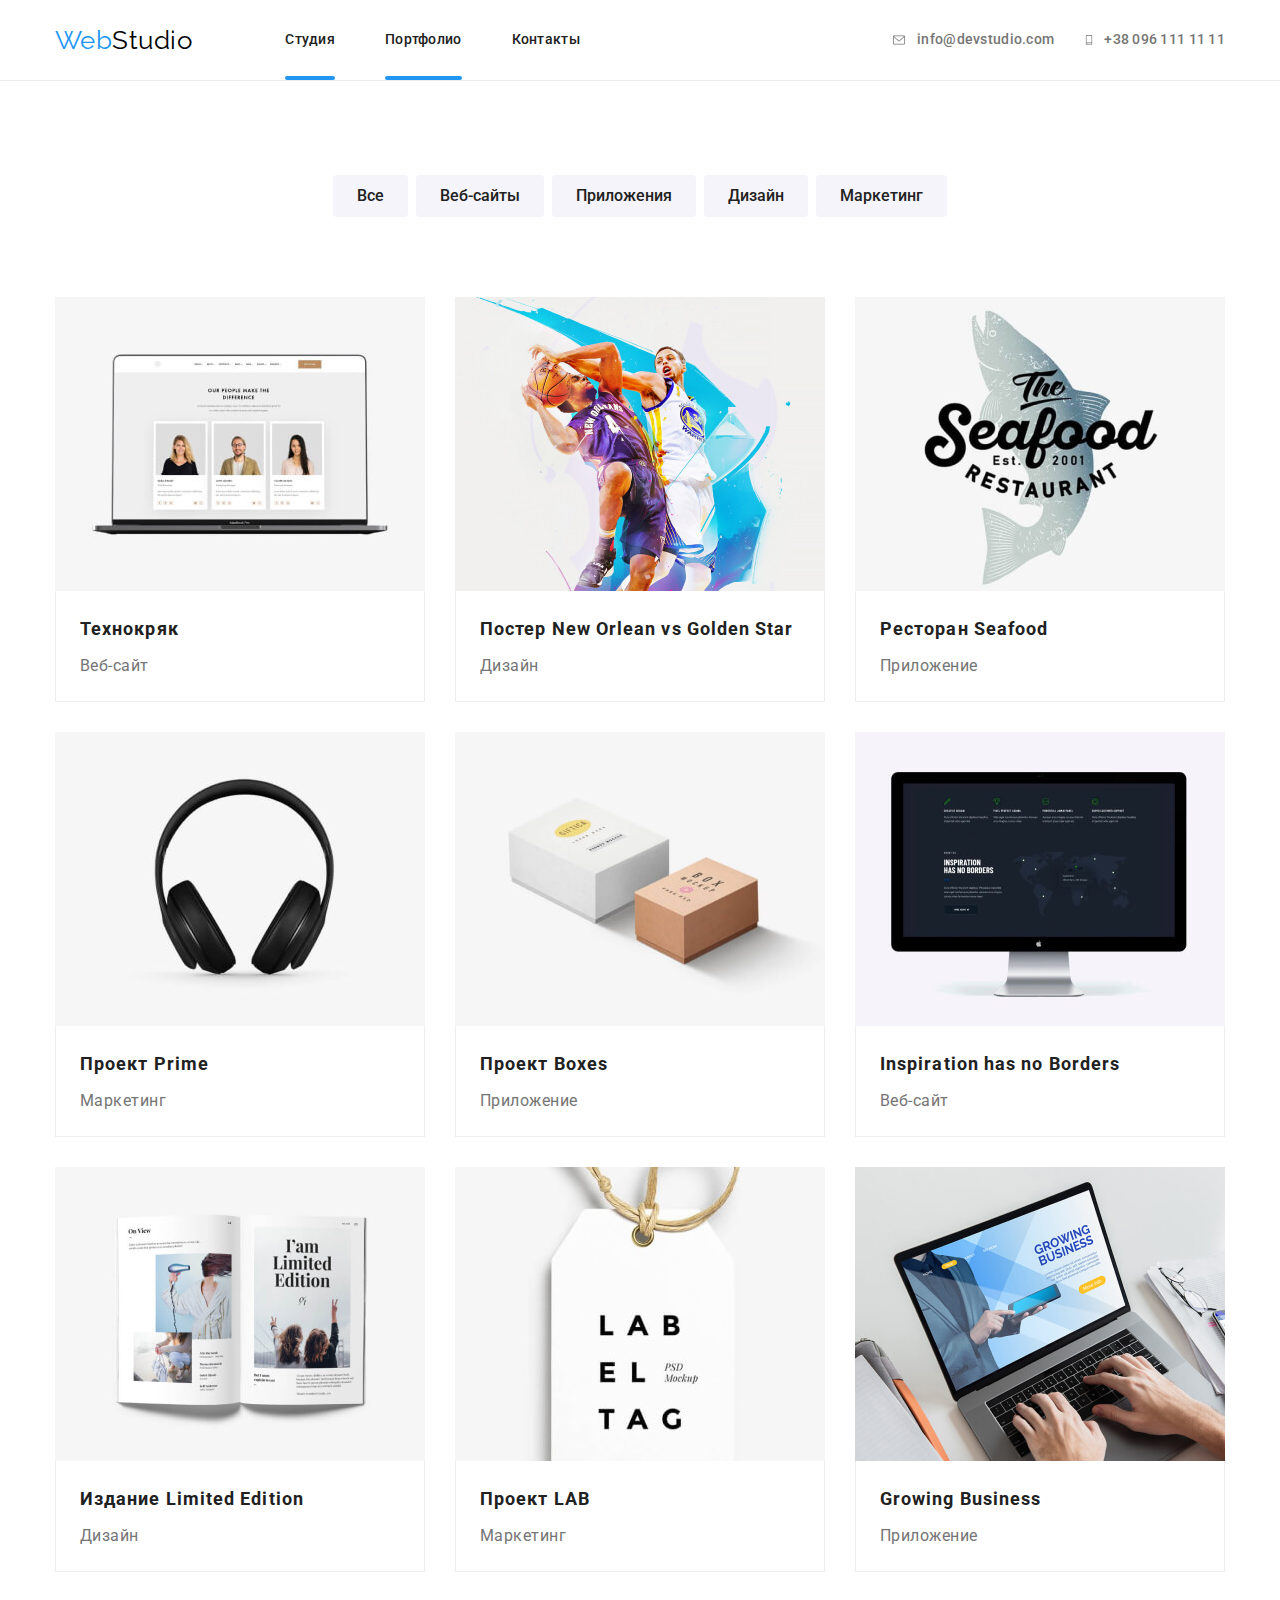
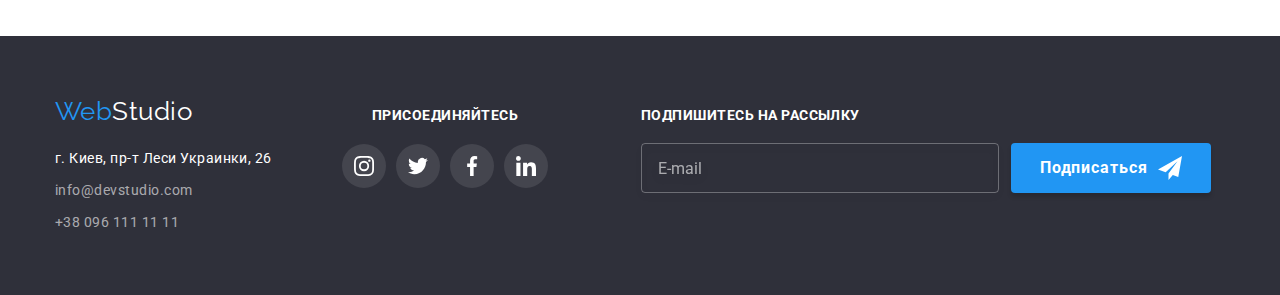
==== commit c5156a7c: "corrections" ====
--- a/portfolio.html
+++ b/portfolio.html
@@ -18,62 +18,66 @@
     <!--Шапка сайта-->
     <header class="header">
         <div class="container nav">
-            <nav class="nav">
-                <a lang="en" href="./index.html" class="logo link">Web<span
-                        class="logo__text--color-dark">Studio</span></a>
-                <ul class="site-nav lists">
-                    <li class="site-nav__item"><a href="./index.html" class="site-nav__link link">Студия</a>
-                    </li>
-                    <li class="site-nav__item"><a href="./portfolio.html" class="site-nav__link link  current">Портфолио</a></li>
-                    <li class="site-nav__item"><a href="" class="site-nav__link link">Контакты</a></li>
-                </ul>
-            </nav>
-            <ul class="auth-nav lists">
-                <li class="auth-nav__item"><a href="mailto:info@devstudio.com" lang="en"
-                        class="auth-nav__link link"><svg class="auth-nav__icon" width="16px" height="12px">
-                            <use href="./images/icons.svg#icon-mail"></use>
-                        </svg>info@devstudio.com</a></li>
-                <li class="auth-nav__item"><a href="tel:+380961111111" class="auth-nav__link link"><svg
-                            class="auth-nav__icon" width="10px" height="16px">
-                            <use href="./images/icons.svg#icon-smartphone"></use>
-                        </svg>+38 096 111 11 11</a></li>
+          <nav class="nav">
+            <a lang="en" href="./index.html" class="logo link">Web<span class="logo__text--color-dark">Studio</span></a>
+            <ul class="site-nav lists">
+              <li class="site-nav__item"><a href="./index.html" class="site-nav__link link current">Студия</a>
+              </li>
+              <li class="site-nav__item"><a href="./portfolio.html" class="site-nav__link current link">Портфолио</a></li>
+              <li class="site-nav__item"><a href="" class="site-nav__link link">Контакты</a></li>
             </ul>
-            <button type="button" class="menu-open-btn"><svg width="40" height="40">
-                    <use href="./images/icons.svg#icon-mob-menu-open"></use>
+          </nav>
+          <ul class="auth-nav lists">
+            <li class="auth-nav__item"><a href="mailto:info@devstudio.com" lang="en" class="auth-nav__link link"><svg
+                  class="auth-nav__icon" width="16px" height="12px">
+                  <use href="./images/icons.svg#icon-mail"></use>
+                </svg>info@devstudio.com</a></li>
+            <li class="auth-nav__item"><a href="tel:+380961111111" class="auth-nav__link link"><svg class="auth-nav__icon"
+                  width="10px" height="16px">
+                  <use href="./images/icons.svg#icon-smartphone"></use>
+                </svg>+38 096 111 11 11</a></li>
+          </ul>
+          <button type="button" class="menu-open-btn"><svg width="40" height="40">
+              <use href="./images/icons.svg#icon-mob-menu-open"></use>
+            </svg></button>
+    
+    
+          <div class="mob-menu is-hidden">
+            <div class="mob-menu__container">
+              <div class="mob-menu__top">
+                <button type="button" class="menu-close-btn"><svg width="40" height="40">
+                  <use href="./images/icons.svg#icon-mob-menu-close"></use>
                 </svg></button>
-
-
-            <div class="mob-menu is-hidden">
-                <button type="button" class="menu-close-btn"><svg width="40" height="40">
-                        <use href="./images/icons.svg#icon-mob-menu-close"></use>
-                    </svg></button>
-                <ul class="mob-menu__list lists">
-                    <li class="mob-menu__item"><a href="./index.html"
-                            class="mob-menu__link  link">Студия</a>
-                    </li>
-                    <li class="mob-menu__item"><a href="./portfolio.html" class="mob-menu__link mob-menu__link-current link">Портфолио</a></li>
-                    <li class="mob-menu__item"><a href="" class="mob-menu__link link">Контакты</a></li>
-                </ul>
-
+              <ul class="mob-menu__list lists">
+                <li class="mob-menu__item"><a href="./index.html"
+                    class="mob-menu__link  link">Студия</a>
+                </li>
+                <li class="mob-menu__item"><a href="./portfolio.html" class="mob-menu__link mob-menu__link-current link">Портфолио</a></li>
+                <li class="mob-menu__item"><a href="" class="mob-menu__link link">Контакты</a></li>
+              </ul>
+              </div>
+      
+              <div class="mob-menu__bottom">
                 <ul class="mob-connect lists">
-                    <li class="mob-connect__item">
-                        <a href="tel:+380961111111" class="mob-connect__tel link">+38 096 111 11 11</a>
-                    </li>
-                    <li class="mob-connect__item">
-                        <a href="mailto:info@devstudio.com" lang="en"
-                            class="mob-connect__mail link">info@devstudio.com</a>
-                    </li>
+                  <li class="mob-connect__item">
+                    <a href="tel:+380961111111" class="mob-connect__tel link">+38 096 111 11 11</a>
+                  </li>
+                  <li class="mob-connect__item">
+                    <a href="mailto:info@devstudio.com" lang="en" class="mob-connect__mail link">info@devstudio.com</a>
+                  </li>
                 </ul>
                 <ul class="mob-social lists">
-                    <li class="mob-social__item"><a href="/" class="mob-social__link link">Instagram</a></li>
-                    <li class="mob-social__item"><a href="/" class="mob-social__link link">Twitter</a></li>
-                    <li class="mob-social__item"><a href="/" class="mob-social__link link">Facebook</a></li>
-                    <li class="mob-social__item"><a href="/" class="mob-social__link link">LinkedIn</a></li>
-                </ul>
-            </div>
+                  <li class="mob-social__item"><a href="/" class="mob-social__link link">Instagram</a></li>
+                  <li class="mob-social__item"><a href="/" class="mob-social__link link">Twitter</a></li>
+                  <li class="mob-social__item"><a href="/" class="mob-social__link link">Facebook</a></li>
+                  <li class="mob-social__item"><a href="/" class="mob-social__link link">LinkedIn</a></li>
+                </ul>
+              </div>
+            </div>
+          </div>
         </div>
-    </header>
-    <!--Основная страница-->
+      </header>
+        <!--Основная страница-->
     <main>
         <section class="section">
             <div class="container">
--- a/css/main.min.css
+++ b/css/main.min.css
@@ -1 +1 @@
-:root{--primary-text-color: #757575;--title-text-color: #212121;--accent-color: #2196f3;--white-color: #ffffff;--black-color: #000000;--bg-color: #ffffff;--modal-bg-color: #ffffff;--hero-bg-color: #2f303a;--section-second-color: #f5f4fa;--address-link-color: rgba(255, 255, 255, 0.6)}h1,h2,h3,h4,h5,h6,p{margin:0}ul{padding:0;margin:0}img{display:block;max-width:100%}body{font-family:"Roboto",sans-serif;letter-spacing:.03em;background-color:var(--bg-color);color:var(--primary-text-color)}.lists{list-style:none}.link{text-decoration:none}.visually-hidden{position:absolute;width:1px;height:1px;margin:-1px;border:0;padding:0;white-space:nowrap;clip-path:inset(100%);clip:rect(0 0 0 0);overflow:hidden;opacity:0}.container{width:100%;margin-left:auto;margin-right:auto;padding:0 15px}@media screen and (min-width: 480px){.container{max-width:480px}}@media screen and (min-width: 768px){.container{max-width:768px}}@media screen and (min-width: 1200px){.container{max-width:1200px}}.section{padding-top:60px;padding-bottom:60px}@media screen and (min-width: 1200px){.section{padding-top:94px;padding-bottom:94px}}.section--second-color{background-color:var(--section-second-color)}.logo{display:block;font-family:Raleway,sans-serif;font-size:24px;line-height:1.17;color:var(--accent-color)}@media screen and (min-width: 1200px){.logo{font-size:26px;line-height:1.19}}.logo__text--color-dark{color:var(--black-color)}.logo__text--color-light{color:var(--white-color)}.current{position:relative;color:var(--accent-color)}.current::after{content:"";position:absolute;bottom:0;left:0;width:100%;height:4px;background-color:var(--accent-color);border-radius:2px}.title{margin-bottom:30px;font-weight:700;font-size:28px;line-height:1.18;text-align:center;letter-spacing:.03em;color:var(--title-text-color)}@media screen and (min-width: 1200px){.title{margin-bottom:50px;font-size:36px}}.btn{display:flex;align-items:center;justify-content:center;height:50px;padding:0;margin:0 auto;min-width:200px;border-radius:4px;border-color:rgba(0,0,0,0);font-family:inherit;font-weight:700;font-size:16px;line-height:1.88;letter-spacing:.06em;background-color:var(--accent-color);color:var(--white-color);cursor:pointer;box-shadow:0px 4px 4px rgba(0,0,0,.15);transition:background-color 250ms cubic-bezier(0.4, 0, 0.2, 1)}.btn:hover,.btn:focus{background-color:#188ce8}.filter-btns{padding:6px 22px;border-radius:4px;border-color:rgba(0,0,0,0);font-family:Roboto,sans-serif;font-weight:500;font-size:16px;line-height:1.62;background-color:var(--section-second-color);color:var(--title-text-color);transition:background-color 250ms cubic-bezier(0.4, 0, 0.2, 1),box-shadow 250ms cubic-bezier(0.4, 0, 0.2, 1)}.filter-btns:hover,.filter-btns:focus{background-color:var(--accent-color);color:var(--white-color);box-shadow:0px 3px 1px rgba(0,0,0,.1),0px 1px 2px rgba(0,0,0,.08),0px 2px 2px rgba(0,0,0,.12);cursor:pointer}.backdrop{position:fixed;top:0;left:0;width:100%;height:100%;z-index:1;background-color:rgba(0,0,0,.2);transition:opacity 250ms cubic-bezier(0.4, 0, 0.2, 1),visibility 250ms cubic-bezier(0.4, 0, 0.2, 1)}.backdrop.is-hidden{visibility:hidden;opacity:0;pointer-events:none}.modal{position:absolute;top:50%;left:50%;transform:translate(-50%, -50%);padding:40px;background-color:var(--modal-bg-color);box-shadow:0px 1px 3px rgba(0,0,0,.12),0px 1px 1px rgba(0,0,0,.14),0px 2px 1px rgba(0,0,0,.2);border-radius:4px;transition:transform 250ms cubic-bezier(0.4, 0, 0.2, 1)}@media screen and (min-width: 480px){.modal{min-width:450px;min-height:609px}}@media screen and (min-width: 1200px){.modal{min-width:528px;min-height:581px}}.backdrop.is-hidden .modal{transform:translate(500px, 500px)}.close-button{position:absolute;top:8px;right:8px;display:flex;justify-content:center;align-items:center;width:30px;height:30px;border-radius:50%;background:#fff;border:1px solid rgba(0,0,0,.1);cursor:pointer;transition:fill 250ms cubic-bezier(0.4, 0, 0.2, 1)}.close-button:hover{fill:var(--accent-color)}.modal-title{margin-bottom:12px;font-weight:700;font-size:20px;line-height:1.5;text-align:center;color:var(--title-text-color)}@media screen and (min-width: 1200px){.modal-title{line-height:1.15}}.modal-field{margin-bottom:10px}.modal-field.comment{margin-bottom:20px}.modal-label{display:block;margin-bottom:4px;font-size:12px;line-height:1.17;letter-spacing:.01em}.input-field{position:relative}.modal-input{padding-left:42px;width:100%;height:40px;border:1px solid rgba(33,33,33,.2);border-radius:4px;background-color:rgba(0,0,0,0);outline:rgba(0,0,0,0);transition:border-color 250ms cubic-bezier(0.4, 0, 0.2, 1)}.modal-input:focus{border-color:var(--accent-color)}.input-icon{position:absolute;top:50%;left:12px;transform:translateY(-50%);transition:fill 250ms cubic-bezier(0.4, 0, 0.2, 1)}.modal-input:focus+.input-icon{fill:var(--accent-color)}.modal-textarea{padding:12px 16px;width:100%;height:120px;resize:none;border:1px solid rgba(33,33,33,.2);border-radius:4px;outline:rgba(0,0,0,0);transition:border-color 250ms cubic-bezier(0.4, 0, 0.2, 1)}.modal-textarea:focus{border-color:var(--accent-color)}.modal-textarea::placeholder{font-weight:400;font-size:12px;line-height:1.17;letter-spacing:.01em;color:rgba(117,117,117,.5)}.modal-field.checkbox{margin-bottom:30px}.check-text{display:flex;justify-content:center;align-items:center;font-size:12px;line-height:1.17}@media screen and (min-width: 480px){.check-text{min-width:384px}}@media screen and (min-width: 1200px){.check-text{font-size:14px;line-height:1.71}}.check-text a{color:var(--accent-color)}.check-text span{position:relative;margin-right:8px}.icon-check{display:block;transition:opacity 250ms cubic-bezier(0.4, 0, 0.2, 1)}.input-check:checked+.check-text .icon-check{opacity:0}.icon-checked{display:block;position:absolute;top:0;left:0;opacity:0;transition:opacity 250ms cubic-bezier(0.4, 0, 0.2, 1)}.input-check:checked+.check-text .icon-checked{opacity:1}.header{border-bottom:1px solid #ececec}@media screen and (max-width: 767px){.header{padding-top:10px;padding-bottom:10px}}.nav{display:flex;align-items:center}.site-nav{display:none}@media screen and (min-width: 768px){.site-nav{display:flex;margin-left:88px}}@media screen and (min-width: 1200px){.site-nav{margin-left:93px}}.site-nav__item+.site-nav__item{margin-left:50px}.site-nav__link{display:block;padding-top:32px;padding-bottom:32px;font-weight:500;font-size:14px;line-height:1.14;letter-spacing:.02em;color:var(--title-text-color);transition:color 250ms cubic-bezier(0.4, 0, 0.2, 1)}.site-nav__link:hover,.site-nav__link:focus{color:var(--accent-color)}.auth-nav{display:none}@media screen and (min-width: 768px){.auth-nav{display:flex;flex-direction:column;margin-left:auto}}@media screen and (min-width: 1200px){.auth-nav{flex-direction:row}}.auth-nav__link{display:flex;align-items:center;font-weight:500;font-size:12px;line-height:1.17;letter-spacing:.02em;color:var(--primary-text-color);transition:color 250ms cubic-bezier(0.4, 0, 0.2, 1)}.auth-nav__link:hover,.auth-nav__link:focus{color:var(--accent-color)}@media screen and (min-width: 1200px){.auth-nav__link{padding-top:32px;padding-bottom:32px;font-size:14px;line-height:1.14}}.auth-nav__item+.auth-nav__item{margin-top:10px}@media screen and (min-width: 1200px){.auth-nav__item+.auth-nav__item{margin-top:0;margin-left:30px}}.auth-nav__icon{fill:currentColor;margin-right:8px}@media screen and (min-width: 1200px){.auth-nav__icon{margin-right:10px}}.menu-open-btn{display:block;margin-left:auto;outline:rgba(0,0,0,0);background-color:rgba(0,0,0,0);border-color:rgba(0,0,0,0);transition:fill 250ms cubic-bezier(0.4, 0, 0.2, 1)}.menu-open-btn:hover,.menu-open-btn:focus{fill:var(--accent-color)}@media screen and (min-width: 768px){.menu-open-btn{display:none}}.mob-menu{z-index:555}@media screen and (max-width: 767px){.mob-menu{position:fixed;top:0;left:0;width:100vw;height:100vh;padding:48px 40px;background-color:#fff}}@media screen and (min-width: 768px){.mob-menu{display:none}}.mob-menu__container{display:flex;flex-direction:column;height:100%;justify-content:space-between}.is-hidden{visibility:hidden;opacity:0;pointer-events:none}.menu-close-btn{position:absolute;top:10px;right:15px;outline:rgba(0,0,0,0);background-color:rgba(0,0,0,0);border-color:rgba(0,0,0,0);transition:fill 250ms cubic-bezier(0.4, 0, 0.2, 1)}.menu-close-btn:hover,.menu-close-btn:focus{fill:var(--accent-color)}.mob-menu__item+.mob-menu__item{margin-top:32px}.mob-menu__link{font-weight:500;font-size:40px;line-height:1.17;letter-spacing:.02em;color:#212121;transition:color 250ms cubic-bezier(0.4, 0, 0.2, 1)}.mob-menu__link:hover,.mob-menu__link:focus{color:#2196f3}.mob-menu__link-current{color:var(--accent-color)}.mob-connect__item+.mob-connect__item{margin-top:32px}.mob-connect__tel{font-weight:500;font-size:34px;line-height:1.17;letter-spacing:.02em;color:var(--accent-color)}.mob-connect__mail{color:inherit;font-weight:500;font-size:24px;line-height:1.17;letter-spacing:.02em}.mob-social{display:flex;flex-wrap:wrap;margin-top:64px}.mob-social__item+.mob-social__item{margin-left:10px}.mob-social__item:not(:last-child):after{content:"";margin-left:10px;border-right:1px solid rgba(33,33,33,.2)}.mob-social__link{font-weight:500;font-size:18px;line-height:1.22;letter-spacing:.02em;color:#2196f3}.hero-overlay{margin-left:auto;margin-right:auto;padding-top:118px;padding-bottom:118px;max-width:480px;background-color:var(--hero-bg-color);background-image:linear-gradient(to right, rgba(47, 48, 58, 0.4), rgba(47, 48, 58, 0.4)),url("../images/mobile/hero.jpg");background-position:center;background-size:cover}@media(min-device-pixel-ratio: 2),(min-resolution: 192dpi),(min-resolution: 2dppx){.hero-overlay{background-image:linear-gradient(to right, rgba(47, 48, 58, 0.4), rgba(47, 48, 58, 0.4)),url("../images/mobile/hero2x.jpg")}}@media screen and (min-width: 768px){.hero-overlay{max-width:768px;background-image:linear-gradient(to right, rgba(47, 48, 58, 0.4), rgba(47, 48, 58, 0.4)),url("../images/tablet/hero-tablet.jpg")}}@media screen and (min-width: 768px)and (min-device-pixel-ratio: 2),screen and (min-width: 768px)and (min-resolution: 192dpi),screen and (min-width: 768px)and (min-resolution: 2dppx){.hero-overlay{background-image:linear-gradient(to right, rgba(47, 48, 58, 0.4), rgba(47, 48, 58, 0.4)),url("../images/tablet/hero-tablet2x.jpg")}}@media screen and (min-width: 1200px){.hero-overlay{padding-top:200px;padding-bottom:200px;max-width:1600px;background-image:linear-gradient(to right, rgba(47, 48, 58, 0.4), rgba(47, 48, 58, 0.4)),url("../images/desktop/hero-desktop.jpg")}}@media screen and (min-width: 1200px)and (min-device-pixel-ratio: 2),screen and (min-width: 1200px)and (min-resolution: 192dpi),screen and (min-width: 1200px)and (min-resolution: 2dppx){.hero-overlay{background-image:linear-gradient(to right, rgba(47, 48, 58, 0.4), rgba(47, 48, 58, 0.4)),url("../images/desktop/hero-desktop2x.jpg")}}.hero-title{margin-bottom:30px;font-weight:900;font-size:26px;line-height:1.62;text-align:center;letter-spacing:.06em;text-transform:uppercase;text-align:center;color:var(--white-color)}@media screen and (min-width: 768px){.hero-title{max-width:360px;margin-left:auto;margin-right:auto}}@media screen and (min-width: 1200px){.hero-title{max-width:696px;font-size:44px;line-height:1.36}}@media screen and (min-width: 1200px){.section.features{padding-bottom:0}}.features-list{display:flex;flex-wrap:wrap;gap:30px}.features-list__item{width:100%}@media screen and (min-width: 768px){.features-list__item{width:calc((100% - 30px)/2)}}@media screen and (min-width: 1200px){.features-list__item{width:calc((100% - 90px)/4)}}.features-list__icon{display:flex;justify-content:center;align-items:center;margin-bottom:30px;height:120px;background-color:var(--section-second-color);border-radius:4px}@media screen and (min-width: 480px){.features-list__icon{max-width:450px}}.features-list__title{margin-bottom:10px;font-weight:700;font-size:14px;line-height:1.14;text-align:center;text-transform:uppercase;color:var(--title-text-color)}@media screen and (min-width: 768px){.features-list__title{text-align:left}}.features-list__text{font-size:14px;line-height:1.71}@media screen and (max-width: 1199px){.section.about{display:none}}.about-list{display:flex;justify-content:space-between}.about-list__item{position:relative}.about-list__overlay{position:absolute;bottom:0;width:100%;height:70px;display:flex;justify-content:center;align-items:center;font-weight:700;font-size:14px;line-height:1.14;text-transform:uppercase;color:var(--white-color);background-color:rgba(47,48,58,.8)}.team-list{display:flex;flex-wrap:wrap;justify-content:center;align-content:center;gap:30px}.team-list__item{width:100%;background-color:var(--bg-color);box-shadow:0px 1px 3px rgba(0,0,0,.12),0px 1px 1px rgba(0,0,0,.14),0px 2px 1px rgba(0,0,0,.2);border-radius:0px 0px 4px 4px}@media screen and (min-width: 768px){.team-list__item{width:calc((100% - 30px)/2)}}@media screen and (min-width: 1200px){.team-list__item{width:calc((100% - 90px)/4)}}.team-list__card{padding-top:30px;padding-bottom:24px}@media screen and (min-width: 1200px){.team-list__card{padding-bottom:30px}}.team-list__title{padding-bottom:10px;font-weight:500;font-size:16px;line-height:1.19;text-align:center;color:var(--title-text-color)}.team-list__text{font-size:16px;line-height:1.19;text-align:center}.social-list{display:flex;margin-top:16px;justify-content:center}.social-list__item{width:44px;height:44px}.social-list__item+.social-list__item{margin-left:10px}.social-list__link{width:100%;height:100%;background-color:var(--white-color);display:flex;align-items:center;justify-content:center;border-radius:50%;transition:background-color 250ms cubic-bezier(0.4, 0, 0.2, 1)}.social-list__link:hover,.social-list__link:focus{background-color:var(--accent-color)}.social-list__icon{fill:#afb1b8;transition:fill 250ms cubic-bezier(0.4, 0, 0.2, 1)}.social-list__link:hover .social-list__icon,.social-list__link:focus .social-list__icon{fill:var(--white-color)}.clients{display:flex;flex-wrap:wrap;justify-content:center;align-content:center;gap:30px}.clients__item{width:calc((100% - 30px)/2);height:92px}@media screen and (min-width: 768px){.clients__item{width:calc((100% - 60px)/3)}}@media screen and (min-width: 1200px){.clients__item{width:calc((100% - 150px)/6)}}.clients__link{width:100%;height:100%;display:flex;justify-content:center;align-items:center;border:1px solid #afb1b8;border-radius:4px;transition:border 250ms cubic-bezier(0.4, 0, 0.2, 1)}.clients__link:hover,.clients__link:focus{border:1px solid var(--accent-color)}.clients__icon{fill:#afb1b8;transition:fill 250ms cubic-bezier(0.4, 0, 0.2, 1)}.clients__link:hover .clients__icon,.clients__link:focus .clients__icon{fill:var(--accent-color)}.footer{padding-top:60px;padding-bottom:60px;background-color:var(--hero-bg-color)}@media screen and (min-width: 768px){.container-footer-items{display:flex;flex-wrap:wrap;justify-content:center;align-items:baseline}}@media screen and (min-width: 1200px){.container-footer-items{flex-wrap:nowrap}}.container-address{text-align:center}@media screen and (min-width: 1200px){.container-address{text-align:left}}.address{margin-top:20px}.address__text{font-size:14px;font-style:normal;line-height:1.71;color:#fff}.address__list,.address__list__item+.address__list__item{margin-top:8px}.address__list__link{font-style:normal;font-size:14px;line-height:1.71;color:var(--address-link-color)}.container-social{margin-top:60px}@media screen and (min-width: 768px){.container-social{margin-top:0;margin-left:165px}}@media screen and (min-width: 1200px){.container-social{margin-left:70px}}.footer-social-text{margin-bottom:20px;font-weight:700;font-size:14px;line-height:1.14;text-align:center;text-transform:uppercase;color:#fff}.footer-social-list{display:flex;justify-content:center}.footer-social-item{width:44px;height:44px}.footer-social-item+.footer-social-item{margin-left:10px}.footer-social-link{width:100%;height:100%;display:flex;justify-content:center;align-items:center;background-color:rgba(255,255,255,.1);border-radius:50%;transition:background-color 250ms cubic-bezier(0.4, 0, 0.2, 1)}.footer-social-link:hover,.footer-social-link:focus{background-color:var(--accent-color)}.footer-social-icon{fill:var(--white-color)}.container-footer-form{margin-top:60px}@media screen and (min-width: 768px){.container-footer-form{display:block;width:450px;margin-left:auto;margin-right:auto}}@media screen and (min-width: 1200px){.container-footer-form{margin-top:0;margin-left:93px;width:570px}}@media screen and (min-width: 1200px){.footer-form{display:flex;flex-wrap:wrap}}.footer-form-text{display:block;margin-bottom:20px;font-weight:700;font-size:14px;line-height:16px;text-transform:uppercase;text-align:center;color:#fff}@media screen and (min-width: 1200px){.footer-form-text{text-align:left}}.footer-form-input{width:100%;height:50px;margin-bottom:20px;padding-left:16px;color:rgba(255,255,255,.6);background-color:rgba(0,0,0,0);border:1px solid rgba(255,255,255,.3);filter:drop-shadow(0px 4px 4px rgba(0, 0, 0, 0.15));border-radius:4px}.footer-form-input::placeholder{font-size:16px;line-height:1.25;color:rgba(255,255,255,.6)}@media screen and (min-width: 1200px){.footer-form-input{margin-bottom:0;margin-right:12px;width:358px}}@media screen and (min-width: 1200px){.footer-form-icon{margin-left:10px}}.filter{display:flex;flex-wrap:wrap;margin-bottom:40px}@media screen and (min-width: 768px){.filter{justify-content:center;margin-bottom:30px}}@media screen and (min-width: 1200px){.filter{flex-wrap:nowrap;justify-content:center;margin-bottom:50px}}.filter_item{margin-right:8px}@media screen and (max-width: 767px){.filter_item{margin-bottom:15px}}.filter_item:last-child{margin-right:0}.cards{display:flex;flex-wrap:wrap}@media screen and (min-width: 768px){.cards{margin-left:-30px;margin-bottom:-30px}}.card-box{padding:20px 24px;border:1px solid #eee;border-top:none}@media screen and (min-width: 768px)and (max-width: 1199px){.card-box-first{padding:20px 24px 56px}}.card-box__tittle{margin-bottom:4px;font-weight:700;font-size:18px;line-height:2;letter-spacing:.06em;color:var(--title-text-color)}.card-box__text{font-size:16px;line-height:1.88}.cards__item{max-width:450;transition:box-shadow 250ms cubic-bezier(0.4, 0, 0.2, 1)}.cards__item:hover{box-shadow:0px 1px 1px rgba(0,0,0,.12),0px 4px 4px rgba(0,0,0,.06),1px 4px 6px rgba(0,0,0,.16);cursor:pointer}@media screen and (min-width: 768px){.cards__item{max-width:354px;margin-left:30px;margin-top:30px}}@media screen and (min-width: 1200px){.cards__item{max-width:370px}}@media screen and (max-width: 767px){.cards__item+.cards__item{margin-top:30px}}.cards__image{position:relative;overflow:hidden}.cards__overlay{position:absolute;top:0;left:0;width:100%;height:100%;padding:77px 24px;font-size:18px;line-height:1.56;color:var(--white-color);background-color:rgba(33,150,243,.9);transform:translateY(100%);transition:transform 250ms cubic-bezier(0.4, 0, 0.2, 1)}@media screen and (min-width: 768px){.cards__overlay{padding:49px 24px 77px}}@media screen and (min-width: 1200px){.cards__overlay{padding:63px 24px}}.cards__item:hover .cards__overlay{transform:translateY(0)}/*# sourceMappingURL=main.min.css.map */+:root{--primary-text-color: #757575;--title-text-color: #212121;--accent-color: #2196f3;--white-color: #ffffff;--black-color: #000000;--bg-color: #ffffff;--modal-bg-color: #ffffff;--hero-bg-color: #2f303a;--section-second-color: #f5f4fa;--address-link-color: rgba(255, 255, 255, 0.6)}h1,h2,h3,h4,h5,h6,p{margin:0}ul{padding:0;margin:0}img{display:block;max-width:100%}body{font-family:"Roboto",sans-serif;letter-spacing:.03em;background-color:var(--bg-color);color:var(--primary-text-color)}.lists{list-style:none}.link{text-decoration:none}.visually-hidden{position:absolute;width:1px;height:1px;margin:-1px;border:0;padding:0;white-space:nowrap;clip-path:inset(100%);clip:rect(0 0 0 0);overflow:hidden;opacity:0}.container{width:100%;margin-left:auto;margin-right:auto;padding:0 15px}@media screen and (min-width: 480px){.container{max-width:480px}}@media screen and (min-width: 768px){.container{max-width:768px}}@media screen and (min-width: 1200px){.container{max-width:1200px}}.section{padding-top:60px;padding-bottom:60px}@media screen and (min-width: 1200px){.section{padding-top:94px;padding-bottom:94px}}.section--second-color{background-color:var(--section-second-color)}.logo{display:block;font-family:Raleway,sans-serif;font-size:24px;line-height:1.17;color:var(--accent-color)}@media screen and (min-width: 1200px){.logo{font-size:26px;line-height:1.19}}.logo__text--color-dark{color:var(--black-color)}.logo__text--color-light{color:var(--white-color)}.current{position:relative;color:var(--accent-color)}.current::after{content:"";position:absolute;bottom:0;left:0;width:100%;height:4px;background-color:var(--accent-color);border-radius:2px}.title{margin-bottom:30px;font-weight:700;font-size:28px;line-height:1.18;text-align:center;letter-spacing:.03em;color:var(--title-text-color)}@media screen and (min-width: 1200px){.title{margin-bottom:50px;font-size:36px}}.btn{display:flex;align-items:center;justify-content:center;height:50px;padding:0;margin:0 auto;min-width:200px;border-radius:4px;border-color:rgba(0,0,0,0);font-family:inherit;font-weight:700;font-size:16px;line-height:1.88;letter-spacing:.06em;background-color:var(--accent-color);color:var(--white-color);cursor:pointer;box-shadow:0px 4px 4px rgba(0,0,0,.15);transition:background-color 250ms cubic-bezier(0.4, 0, 0.2, 1)}.btn:hover,.btn:focus{background-color:#188ce8}.filter-btns{padding:6px 22px;border-radius:4px;border-color:rgba(0,0,0,0);font-family:Roboto,sans-serif;font-weight:500;font-size:16px;line-height:1.62;background-color:var(--section-second-color);color:var(--title-text-color);transition:background-color 250ms cubic-bezier(0.4, 0, 0.2, 1),box-shadow 250ms cubic-bezier(0.4, 0, 0.2, 1)}.filter-btns:hover,.filter-btns:focus{background-color:var(--accent-color);color:var(--white-color);box-shadow:0px 3px 1px rgba(0,0,0,.1),0px 1px 2px rgba(0,0,0,.08),0px 2px 2px rgba(0,0,0,.12);cursor:pointer}.backdrop{position:fixed;top:0;left:0;width:100%;height:100%;z-index:1;background-color:rgba(0,0,0,.2);transition:opacity 250ms cubic-bezier(0.4, 0, 0.2, 1),visibility 250ms cubic-bezier(0.4, 0, 0.2, 1)}.backdrop.is-hidden{visibility:hidden;opacity:0;pointer-events:none}.modal{position:absolute;top:50%;left:50%;transform:translate(-50%, -50%);padding:40px;background-color:var(--modal-bg-color);box-shadow:0px 1px 3px rgba(0,0,0,.12),0px 1px 1px rgba(0,0,0,.14),0px 2px 1px rgba(0,0,0,.2);border-radius:4px;transition:transform 250ms cubic-bezier(0.4, 0, 0.2, 1)}@media screen and (min-width: 480px){.modal{min-width:450px;min-height:609px}}@media screen and (min-width: 1200px){.modal{min-width:528px;min-height:581px}}.backdrop.is-hidden .modal{transform:translate(500px, 500px)}.close-button{position:absolute;top:8px;right:8px;display:flex;justify-content:center;align-items:center;width:30px;height:30px;border-radius:50%;background:#fff;border:1px solid rgba(0,0,0,.1);cursor:pointer;transition:fill 250ms cubic-bezier(0.4, 0, 0.2, 1)}.close-button:hover{fill:var(--accent-color)}.modal-title{margin-bottom:12px;font-weight:700;font-size:20px;line-height:1.5;text-align:center;color:var(--title-text-color)}@media screen and (min-width: 1200px){.modal-title{line-height:1.15}}.modal-field{margin-bottom:10px}.modal-field.comment{margin-bottom:20px}.modal-label{display:block;margin-bottom:4px;font-size:12px;line-height:1.17;letter-spacing:.01em}.input-field{position:relative}.modal-input{padding-left:42px;width:100%;height:40px;border:1px solid rgba(33,33,33,.2);border-radius:4px;background-color:rgba(0,0,0,0);outline:rgba(0,0,0,0);transition:border-color 250ms cubic-bezier(0.4, 0, 0.2, 1)}.modal-input:focus{border-color:var(--accent-color)}.input-icon{position:absolute;top:50%;left:12px;transform:translateY(-50%);transition:fill 250ms cubic-bezier(0.4, 0, 0.2, 1)}.modal-input:focus+.input-icon{fill:var(--accent-color)}.modal-textarea{padding:12px 16px;width:100%;height:120px;resize:none;border:1px solid rgba(33,33,33,.2);border-radius:4px;outline:rgba(0,0,0,0);transition:border-color 250ms cubic-bezier(0.4, 0, 0.2, 1)}.modal-textarea:focus{border-color:var(--accent-color)}.modal-textarea::placeholder{font-weight:400;font-size:12px;line-height:1.17;letter-spacing:.01em;color:rgba(117,117,117,.5)}.modal-field.checkbox{margin-bottom:30px}.check-text{display:flex;justify-content:center;align-items:center;font-size:12px;line-height:1.17}@media screen and (min-width: 480px){.check-text{min-width:384px}}@media screen and (min-width: 1200px){.check-text{font-size:14px;line-height:1.71}}.check-text a{color:var(--accent-color)}.check-text span{position:relative;margin-right:8px}.icon-check{display:block;transition:opacity 250ms cubic-bezier(0.4, 0, 0.2, 1)}.input-check:checked+.check-text .icon-check{opacity:0}.icon-checked{display:block;position:absolute;top:0;left:0;opacity:0;transition:opacity 250ms cubic-bezier(0.4, 0, 0.2, 1)}.input-check:checked+.check-text .icon-checked{opacity:1}.header{border-bottom:1px solid #ececec}@media screen and (max-width: 767px){.header{padding-top:10px;padding-bottom:10px}}.nav{display:flex;align-items:center}.site-nav{display:none}@media screen and (min-width: 768px){.site-nav{display:flex;margin-left:88px}}@media screen and (min-width: 1200px){.site-nav{margin-left:93px}}.site-nav__item+.site-nav__item{margin-left:50px}.site-nav__link{display:block;padding-top:32px;padding-bottom:32px;font-weight:500;font-size:14px;line-height:1.14;letter-spacing:.02em;color:var(--title-text-color);transition:color 250ms cubic-bezier(0.4, 0, 0.2, 1)}.site-nav__link:hover,.site-nav__link:focus{color:var(--accent-color)}.auth-nav{display:none}@media screen and (min-width: 768px){.auth-nav{display:flex;flex-direction:column;margin-left:auto}}@media screen and (min-width: 1200px){.auth-nav{flex-direction:row}}.auth-nav__link{display:flex;align-items:center;font-weight:500;font-size:12px;line-height:1.17;letter-spacing:.02em;color:var(--primary-text-color);transition:color 250ms cubic-bezier(0.4, 0, 0.2, 1)}.auth-nav__link:hover,.auth-nav__link:focus{color:var(--accent-color)}@media screen and (min-width: 1200px){.auth-nav__link{padding-top:32px;padding-bottom:32px;font-size:14px;line-height:1.14}}.auth-nav__item+.auth-nav__item{margin-top:10px}@media screen and (min-width: 1200px){.auth-nav__item+.auth-nav__item{margin-top:0;margin-left:30px}}.auth-nav__icon{fill:currentColor;margin-right:8px}@media screen and (min-width: 1200px){.auth-nav__icon{margin-right:10px}}.menu-open-btn{display:block;margin-left:auto;outline:rgba(0,0,0,0);background-color:rgba(0,0,0,0);border-color:rgba(0,0,0,0);transition:fill 250ms cubic-bezier(0.4, 0, 0.2, 1)}.menu-open-btn:hover,.menu-open-btn:focus{fill:var(--accent-color)}@media screen and (min-width: 768px){.menu-open-btn{display:none}}.mob-menu{z-index:555}@media screen and (max-width: 767px){.mob-menu{position:fixed;top:0;left:0;width:100vw;height:100vh;padding:48px 40px;background-color:#fff}}@media screen and (min-width: 768px){.mob-menu{display:none}}.mob-menu__container{display:flex;flex-direction:column;height:100%;justify-content:space-between;overflow:auto}.mob-menu__top{margin-bottom:50px}.is-hidden{visibility:hidden;opacity:0;pointer-events:none}.menu-close-btn{position:absolute;top:10px;right:15px;outline:rgba(0,0,0,0);background-color:rgba(0,0,0,0);border-color:rgba(0,0,0,0);transition:fill 250ms cubic-bezier(0.4, 0, 0.2, 1)}.menu-close-btn:hover,.menu-close-btn:focus{fill:var(--accent-color)}.mob-menu__item+.mob-menu__item{margin-top:32px}.mob-menu__link{font-weight:500;font-size:40px;line-height:1.17;letter-spacing:.02em;color:#212121;transition:color 250ms cubic-bezier(0.4, 0, 0.2, 1)}.mob-menu__link:hover,.mob-menu__link:focus{color:#2196f3}.mob-menu__link-current{color:var(--accent-color)}.mob-connect__item+.mob-connect__item{margin-top:32px}.mob-connect__tel{font-weight:500;font-size:34px;line-height:1.17;letter-spacing:.02em;color:var(--accent-color)}.mob-connect__mail{color:inherit;font-weight:500;font-size:24px;line-height:1.17;letter-spacing:.02em}.mob-social{display:flex;flex-wrap:wrap;margin-top:64px}.mob-social__item+.mob-social__item{margin-left:10px}.mob-social__item:not(:last-child):after{content:"";margin-left:10px;border-right:1px solid rgba(33,33,33,.2)}.mob-social__link{font-weight:500;font-size:18px;line-height:1.22;letter-spacing:.02em;color:#2196f3}.hero-overlay{margin-left:auto;margin-right:auto;padding-top:118px;padding-bottom:118px;max-width:480px;background-color:var(--hero-bg-color);background-image:linear-gradient(to right, rgba(47, 48, 58, 0.4), rgba(47, 48, 58, 0.4)),url("../images/mobile/hero.jpg");background-position:center;background-size:cover}@media(min-device-pixel-ratio: 2),(min-resolution: 192dpi),(min-resolution: 2dppx){.hero-overlay{background-image:linear-gradient(to right, rgba(47, 48, 58, 0.4), rgba(47, 48, 58, 0.4)),url("../images/mobile/hero2x.jpg")}}@media screen and (min-width: 768px){.hero-overlay{max-width:768px;background-image:linear-gradient(to right, rgba(47, 48, 58, 0.4), rgba(47, 48, 58, 0.4)),url("../images/tablet/hero-tablet.jpg")}}@media screen and (min-width: 768px)and (min-device-pixel-ratio: 2),screen and (min-width: 768px)and (min-resolution: 192dpi),screen and (min-width: 768px)and (min-resolution: 2dppx){.hero-overlay{background-image:linear-gradient(to right, rgba(47, 48, 58, 0.4), rgba(47, 48, 58, 0.4)),url("../images/tablet/hero-tablet2x.jpg")}}@media screen and (min-width: 1200px){.hero-overlay{padding-top:200px;padding-bottom:200px;max-width:1600px;background-image:linear-gradient(to right, rgba(47, 48, 58, 0.4), rgba(47, 48, 58, 0.4)),url("../images/desktop/hero-desktop.jpg")}}@media screen and (min-width: 1200px)and (min-device-pixel-ratio: 2),screen and (min-width: 1200px)and (min-resolution: 192dpi),screen and (min-width: 1200px)and (min-resolution: 2dppx){.hero-overlay{background-image:linear-gradient(to right, rgba(47, 48, 58, 0.4), rgba(47, 48, 58, 0.4)),url("../images/desktop/hero-desktop2x.jpg")}}.hero-title{margin-bottom:30px;font-weight:900;font-size:26px;line-height:1.62;text-align:center;letter-spacing:.06em;text-transform:uppercase;text-align:center;color:var(--white-color)}@media screen and (min-width: 768px){.hero-title{max-width:360px;margin-left:auto;margin-right:auto}}@media screen and (min-width: 1200px){.hero-title{max-width:696px;font-size:44px;line-height:1.36}}@media screen and (min-width: 1200px){.section.features{padding-bottom:0}}.features-list{display:flex;flex-wrap:wrap;gap:30px}.features-list__item{width:100%}@media screen and (min-width: 768px){.features-list__item{width:calc((100% - 30px)/2)}}@media screen and (min-width: 1200px){.features-list__item{width:calc((100% - 90px)/4)}}.features-list__icon{display:flex;justify-content:center;align-items:center;margin-bottom:30px;height:120px;background-color:var(--section-second-color);border-radius:4px}@media screen and (min-width: 480px){.features-list__icon{max-width:450px}}.features-list__title{margin-bottom:10px;font-weight:700;font-size:14px;line-height:1.14;text-align:center;text-transform:uppercase;color:var(--title-text-color)}@media screen and (min-width: 768px){.features-list__title{text-align:left}}.features-list__text{font-size:14px;line-height:1.71}@media screen and (max-width: 1199px){.section.about{display:none}}.about-list{display:flex;justify-content:space-between}.about-list__item{position:relative}.about-list__overlay{position:absolute;bottom:0;width:100%;height:70px;display:flex;justify-content:center;align-items:center;font-weight:700;font-size:14px;line-height:1.14;text-transform:uppercase;color:var(--white-color);background-color:rgba(47,48,58,.8)}.team-list{display:flex;flex-wrap:wrap;justify-content:center;align-content:center;gap:30px}.team-list__item{width:100%;background-color:var(--bg-color);box-shadow:0px 1px 3px rgba(0,0,0,.12),0px 1px 1px rgba(0,0,0,.14),0px 2px 1px rgba(0,0,0,.2);border-radius:0px 0px 4px 4px}@media screen and (min-width: 768px){.team-list__item{width:calc((100% - 30px)/2)}}@media screen and (min-width: 1200px){.team-list__item{width:calc((100% - 90px)/4)}}.team-list__card{padding-top:30px;padding-bottom:24px}@media screen and (min-width: 1200px){.team-list__card{padding-bottom:30px}}.team-list__title{padding-bottom:10px;font-weight:500;font-size:16px;line-height:1.19;text-align:center;color:var(--title-text-color)}.team-list__text{font-size:16px;line-height:1.19;text-align:center}.social-list{display:flex;margin-top:16px;justify-content:center}.social-list__item{width:44px;height:44px}.social-list__item+.social-list__item{margin-left:10px}.social-list__link{width:100%;height:100%;background-color:var(--white-color);display:flex;align-items:center;justify-content:center;border-radius:50%;transition:background-color 250ms cubic-bezier(0.4, 0, 0.2, 1)}.social-list__link:hover,.social-list__link:focus{background-color:var(--accent-color)}.social-list__icon{fill:#afb1b8;transition:fill 250ms cubic-bezier(0.4, 0, 0.2, 1)}.social-list__link:hover .social-list__icon,.social-list__link:focus .social-list__icon{fill:var(--white-color)}.clients{display:flex;flex-wrap:wrap;justify-content:center;align-content:center;gap:30px}.clients__item{width:calc((100% - 30px)/2);height:92px}@media screen and (min-width: 768px){.clients__item{width:calc((100% - 60px)/3)}}@media screen and (min-width: 1200px){.clients__item{width:calc((100% - 150px)/6)}}.clients__link{width:100%;height:100%;display:flex;justify-content:center;align-items:center;border:1px solid #afb1b8;border-radius:4px;transition:border 250ms cubic-bezier(0.4, 0, 0.2, 1)}.clients__link:hover,.clients__link:focus{border:1px solid var(--accent-color)}.clients__icon{fill:#afb1b8;transition:fill 250ms cubic-bezier(0.4, 0, 0.2, 1)}.clients__link:hover .clients__icon,.clients__link:focus .clients__icon{fill:var(--accent-color)}.footer{padding-top:60px;padding-bottom:60px;background-color:var(--hero-bg-color)}@media screen and (min-width: 768px){.container-footer-items{display:flex;flex-wrap:wrap;justify-content:center;align-items:baseline}}@media screen and (min-width: 1200px){.container-footer-items{flex-wrap:nowrap}}.container-address{text-align:center}@media screen and (min-width: 1200px){.container-address{text-align:left}}.address{margin-top:20px}.address__text{font-size:14px;font-style:normal;line-height:1.71;color:#fff}.address__list,.address__list__item+.address__list__item{margin-top:8px}.address__list__link{font-style:normal;font-size:14px;line-height:1.71;color:var(--address-link-color)}.container-social{margin-top:60px}@media screen and (min-width: 768px){.container-social{margin-top:0;margin-left:165px}}@media screen and (min-width: 1200px){.container-social{margin-left:70px}}.footer-social-text{margin-bottom:20px;font-weight:700;font-size:14px;line-height:1.14;text-align:center;text-transform:uppercase;color:#fff}.footer-social-list{display:flex;justify-content:center}.footer-social-item{width:44px;height:44px}.footer-social-item+.footer-social-item{margin-left:10px}.footer-social-link{width:100%;height:100%;display:flex;justify-content:center;align-items:center;background-color:rgba(255,255,255,.1);border-radius:50%;transition:background-color 250ms cubic-bezier(0.4, 0, 0.2, 1)}.footer-social-link:hover,.footer-social-link:focus{background-color:var(--accent-color)}.footer-social-icon{fill:var(--white-color)}.container-footer-form{margin-top:60px}@media screen and (min-width: 768px){.container-footer-form{display:block;width:450px;margin-left:auto;margin-right:auto}}@media screen and (min-width: 1200px){.container-footer-form{margin-top:0;margin-left:93px;width:570px}}@media screen and (min-width: 1200px){.footer-form{display:flex;flex-wrap:wrap}}.footer-form-text{display:block;margin-bottom:20px;font-weight:700;font-size:14px;line-height:16px;text-transform:uppercase;text-align:center;color:#fff}@media screen and (min-width: 1200px){.footer-form-text{text-align:left}}.footer-form-input{width:100%;height:50px;margin-bottom:20px;padding-left:16px;color:rgba(255,255,255,.6);background-color:rgba(0,0,0,0);border:1px solid rgba(255,255,255,.3);filter:drop-shadow(0px 4px 4px rgba(0, 0, 0, 0.15));border-radius:4px}.footer-form-input::placeholder{font-size:16px;line-height:1.25;color:rgba(255,255,255,.6)}@media screen and (min-width: 1200px){.footer-form-input{margin-bottom:0;margin-right:12px;width:358px}}@media screen and (min-width: 1200px){.footer-form-icon{margin-left:10px}}.filter{display:flex;flex-wrap:wrap;margin-bottom:40px}@media screen and (min-width: 768px){.filter{justify-content:center;margin-bottom:30px}}@media screen and (min-width: 1200px){.filter{flex-wrap:nowrap;justify-content:center;margin-bottom:50px}}.filter_item{margin-right:8px}@media screen and (max-width: 767px){.filter_item{margin-bottom:15px}}.filter_item:last-child{margin-right:0}.cards{display:flex;flex-wrap:wrap}@media screen and (min-width: 768px){.cards{margin-left:-30px;margin-bottom:-30px}}.card-box{padding:20px 24px;border:1px solid #eee;border-top:none}@media screen and (min-width: 768px)and (max-width: 1199px){.card-box-first{padding:20px 24px 56px}}.card-box__tittle{margin-bottom:4px;font-weight:700;font-size:18px;line-height:2;letter-spacing:.06em;color:var(--title-text-color)}.card-box__text{font-size:16px;line-height:1.88}.cards__item{max-width:450;transition:box-shadow 250ms cubic-bezier(0.4, 0, 0.2, 1)}.cards__item:hover{box-shadow:0px 1px 1px rgba(0,0,0,.12),0px 4px 4px rgba(0,0,0,.06),1px 4px 6px rgba(0,0,0,.16);cursor:pointer}@media screen and (min-width: 768px){.cards__item{max-width:354px;margin-left:30px;margin-top:30px}}@media screen and (min-width: 1200px){.cards__item{max-width:370px}}@media screen and (max-width: 767px){.cards__item+.cards__item{margin-top:30px}}.cards__image{position:relative;overflow:hidden}.cards__overlay{position:absolute;top:0;left:0;width:100%;height:100%;padding:77px 24px;font-size:18px;line-height:1.56;color:var(--white-color);background-color:rgba(33,150,243,.9);transform:translateY(100%);transition:transform 250ms cubic-bezier(0.4, 0, 0.2, 1)}@media screen and (min-width: 768px){.cards__overlay{padding:49px 24px 77px}}@media screen and (min-width: 1200px){.cards__overlay{padding:63px 24px}}.cards__item:hover .cards__overlay{transform:translateY(0)}/*# sourceMappingURL=main.min.css.map */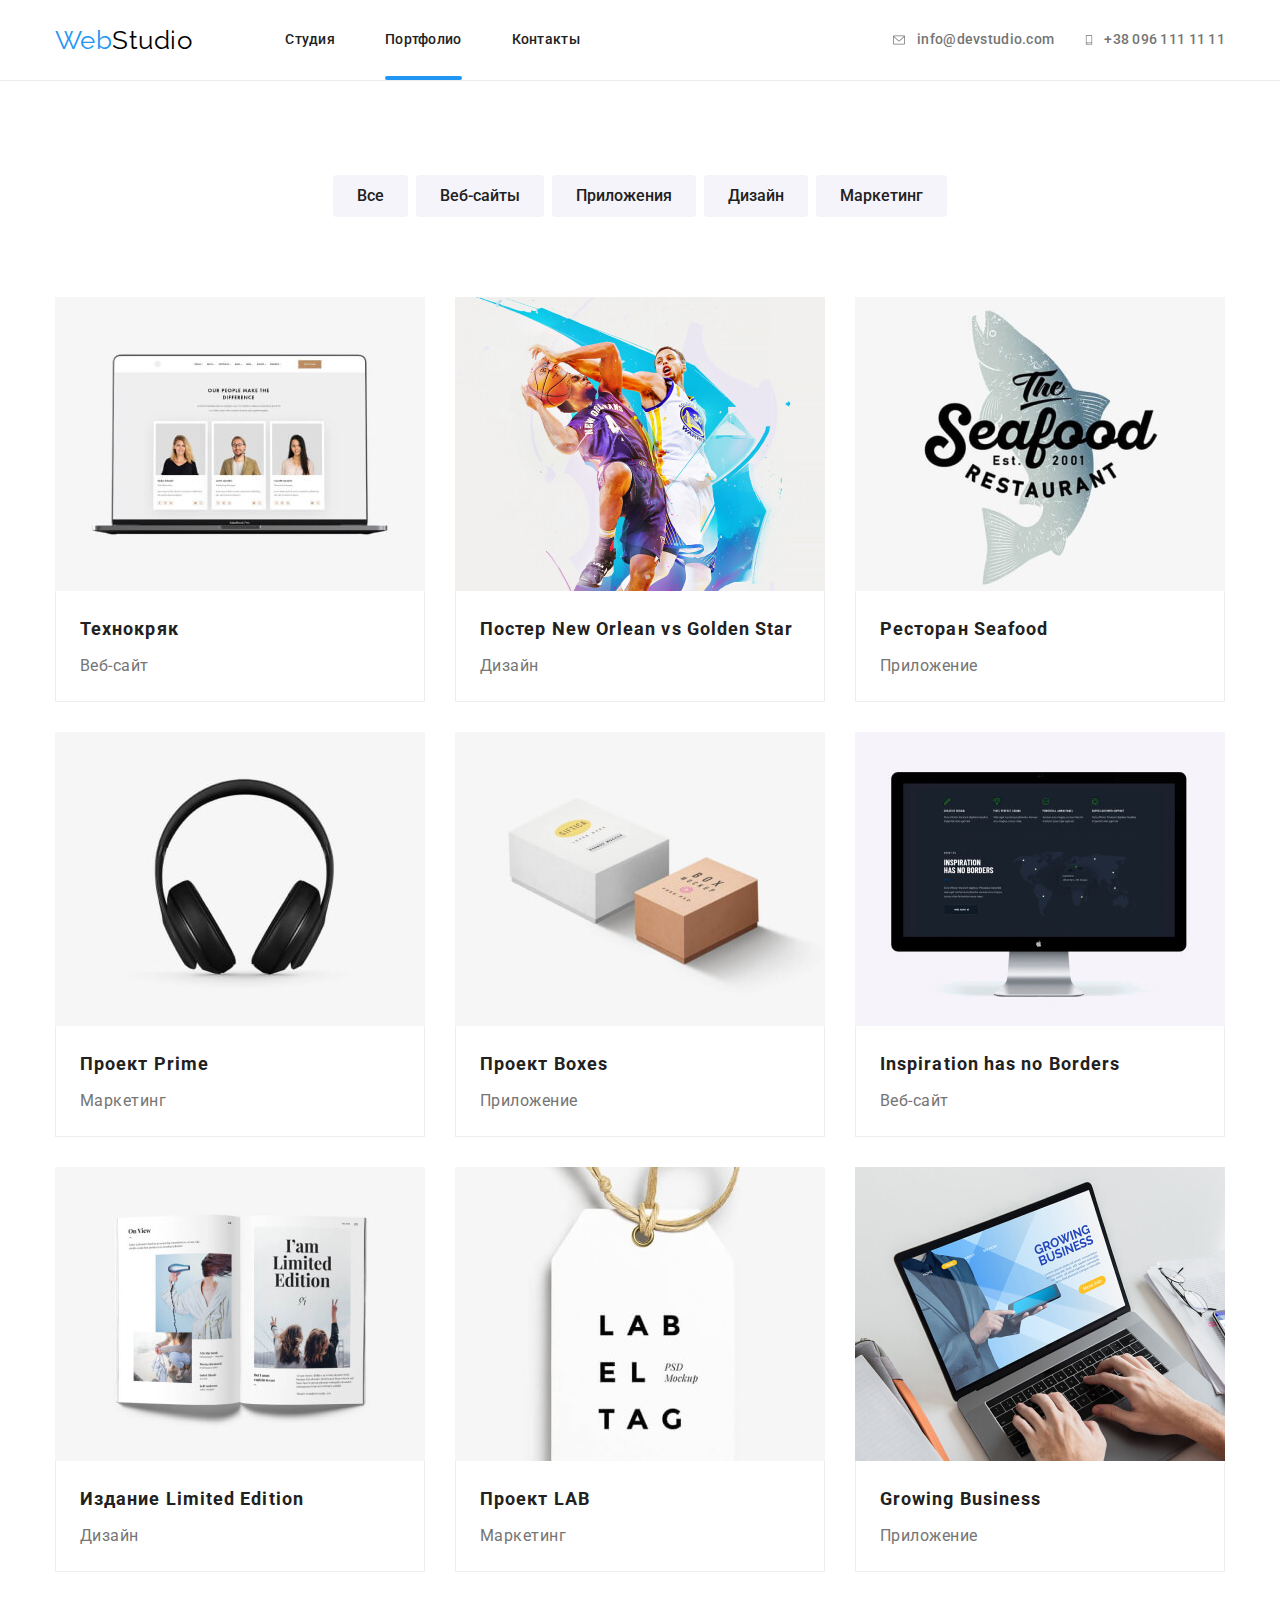
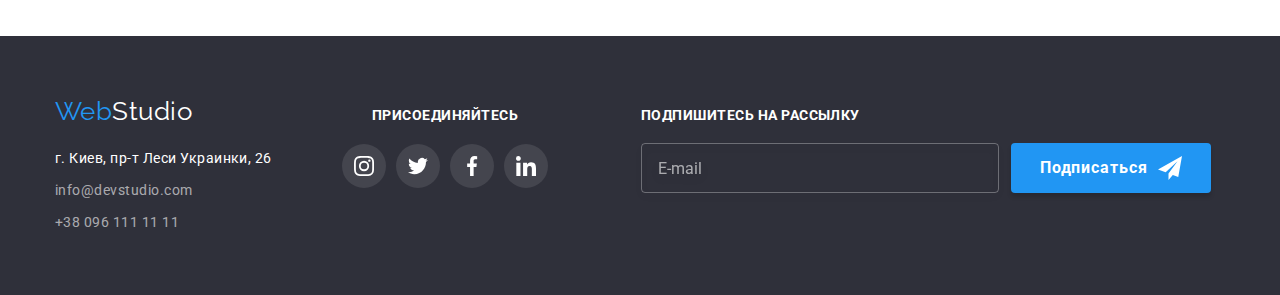
==== commit 08923a24: "update" ====
--- a/portfolio.html
+++ b/portfolio.html
@@ -21,7 +21,7 @@
           <nav class="nav">
             <a lang="en" href="./index.html" class="logo link">Web<span class="logo__text--color-dark">Studio</span></a>
             <ul class="site-nav lists">
-              <li class="site-nav__item"><a href="./index.html" class="site-nav__link link current">Студия</a>
+              <li class="site-nav__item"><a href="./index.html" class="site-nav__link link">Студия</a>
               </li>
               <li class="site-nav__item"><a href="./portfolio.html" class="site-nav__link current link">Портфолио</a></li>
               <li class="site-nav__item"><a href="" class="site-nav__link link">Контакты</a></li>
